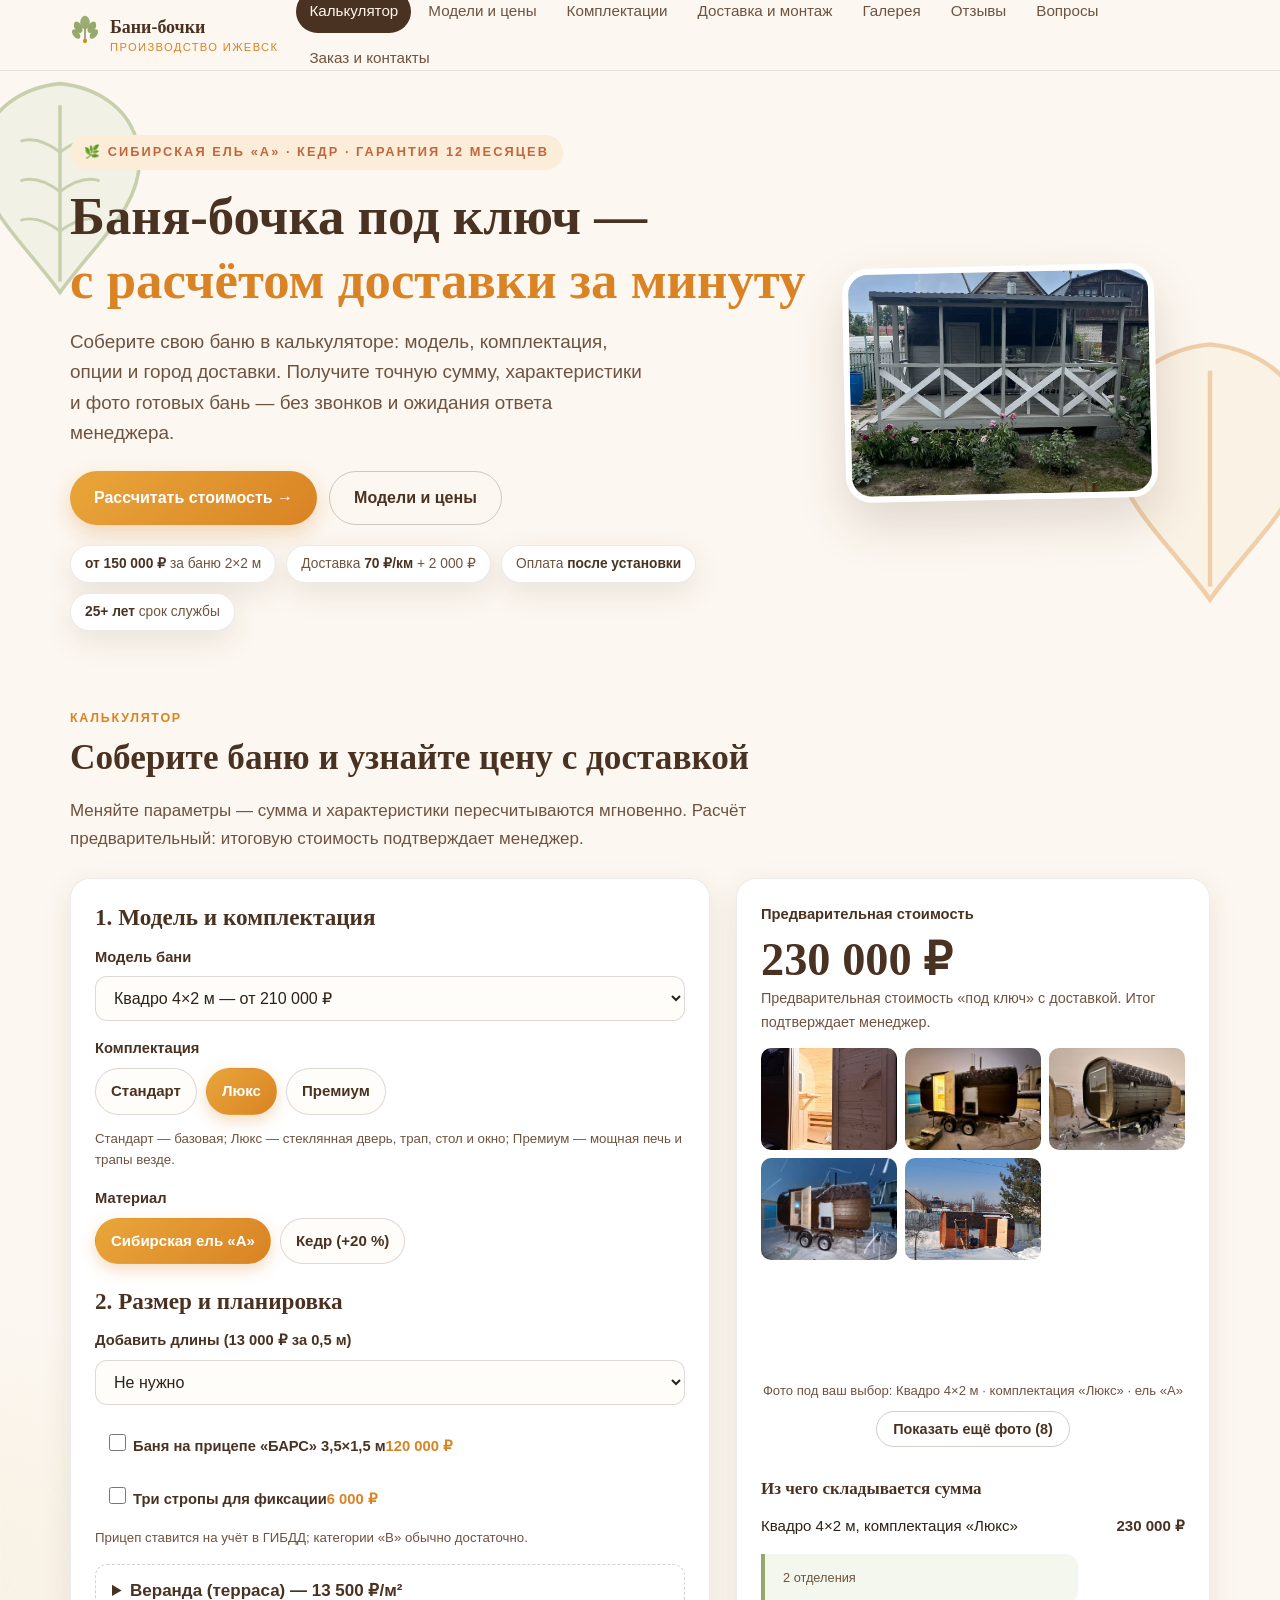
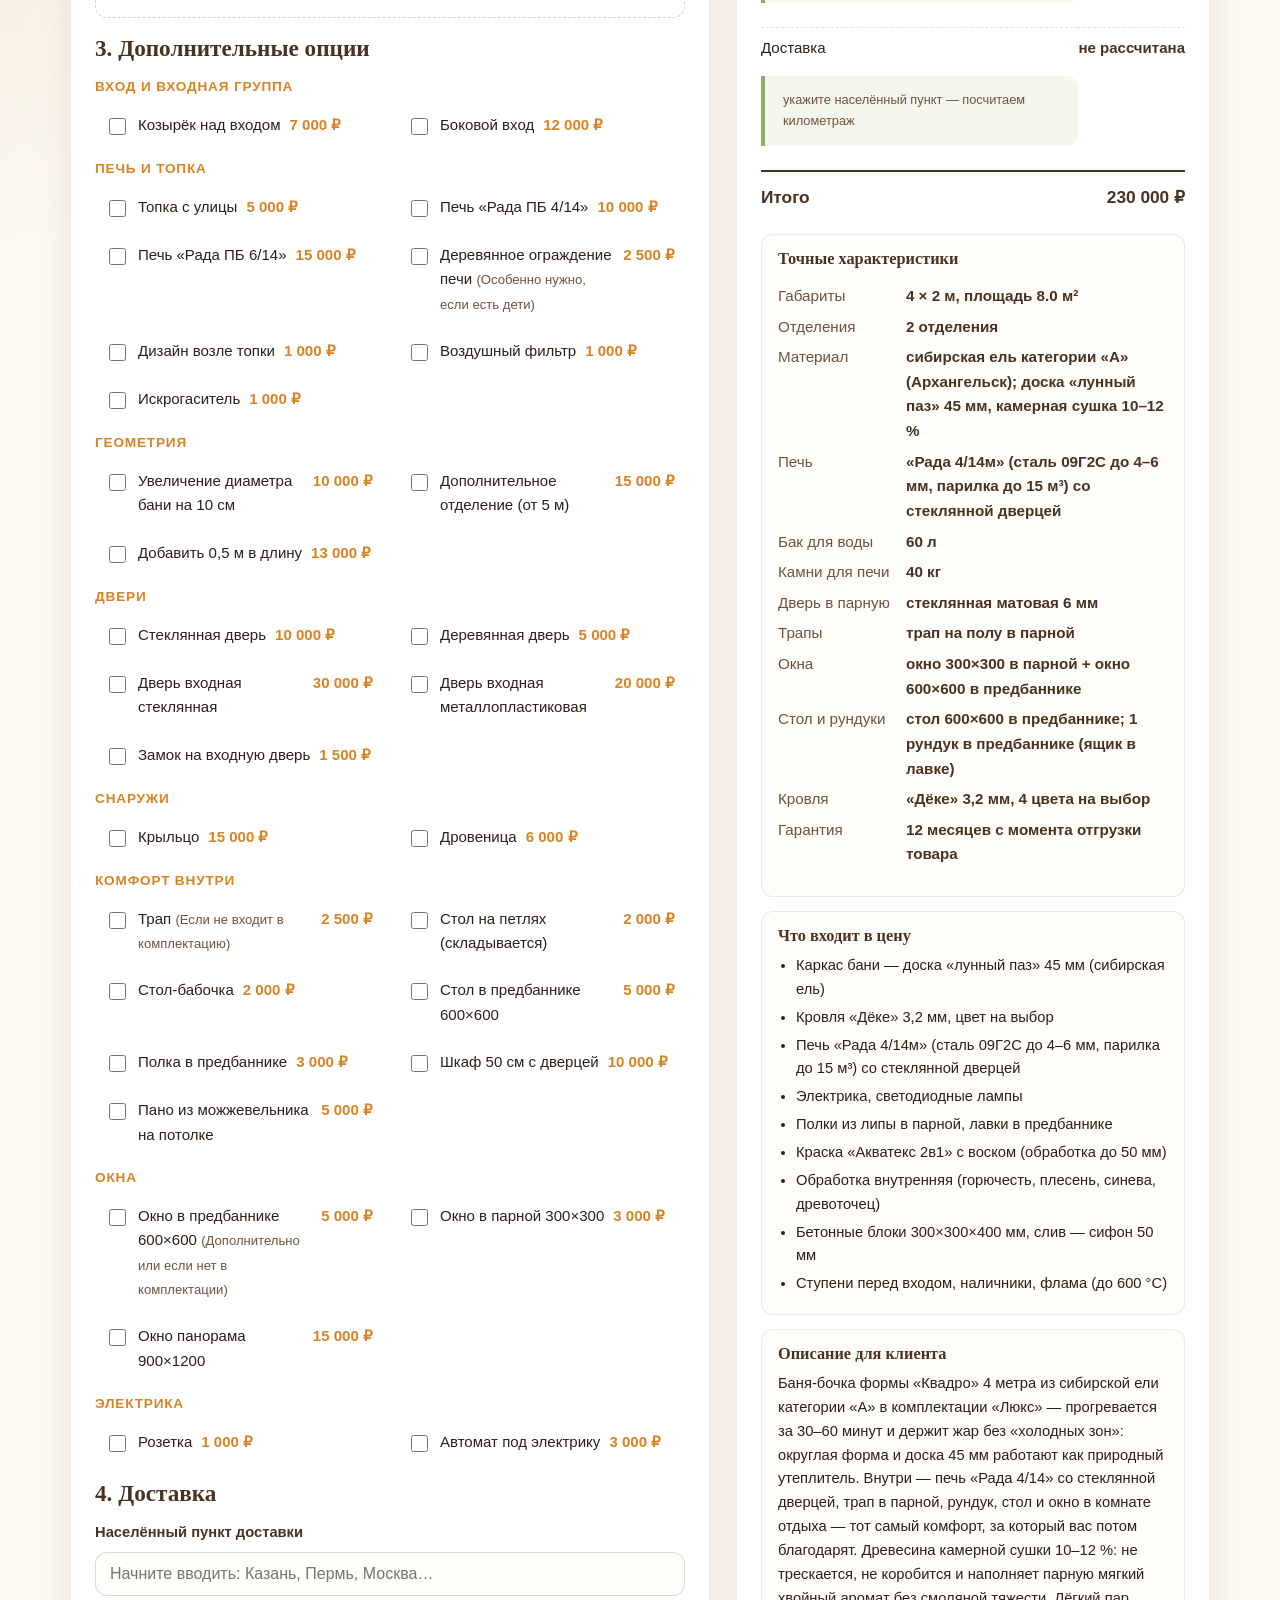
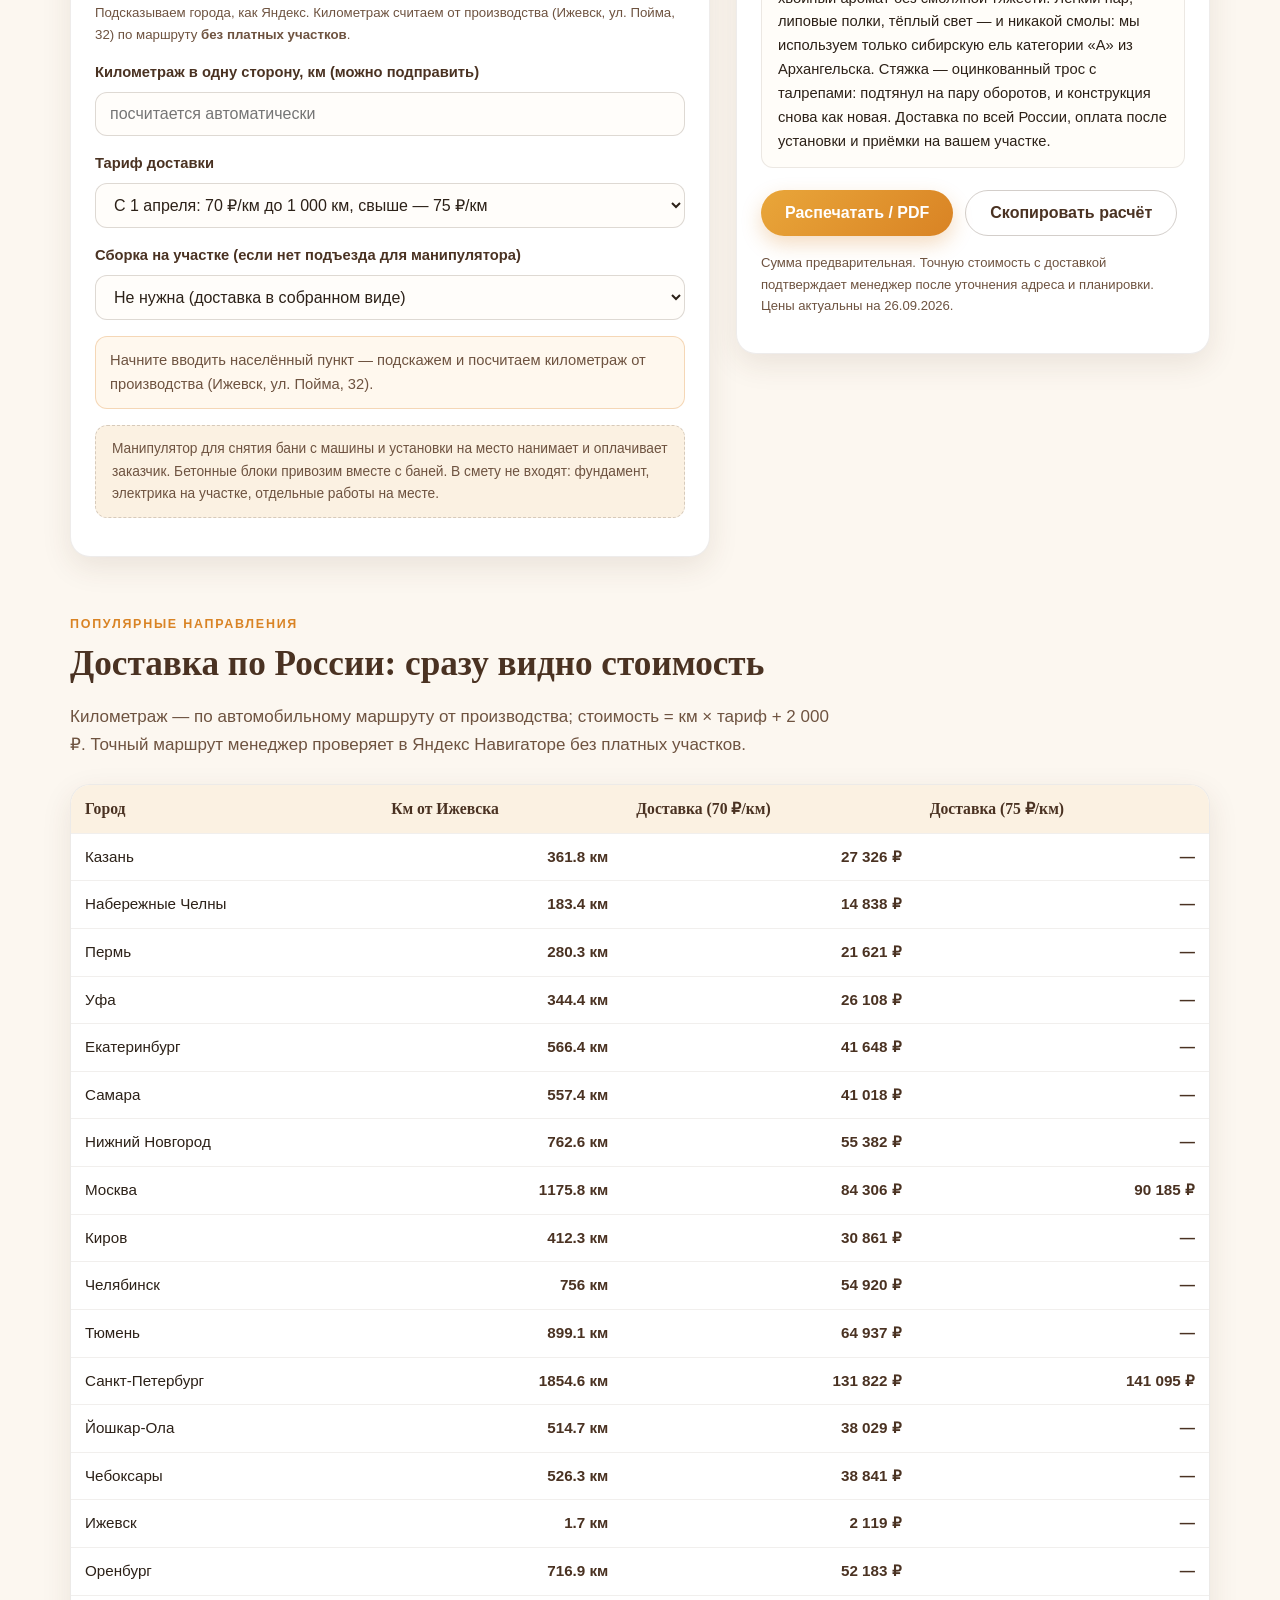
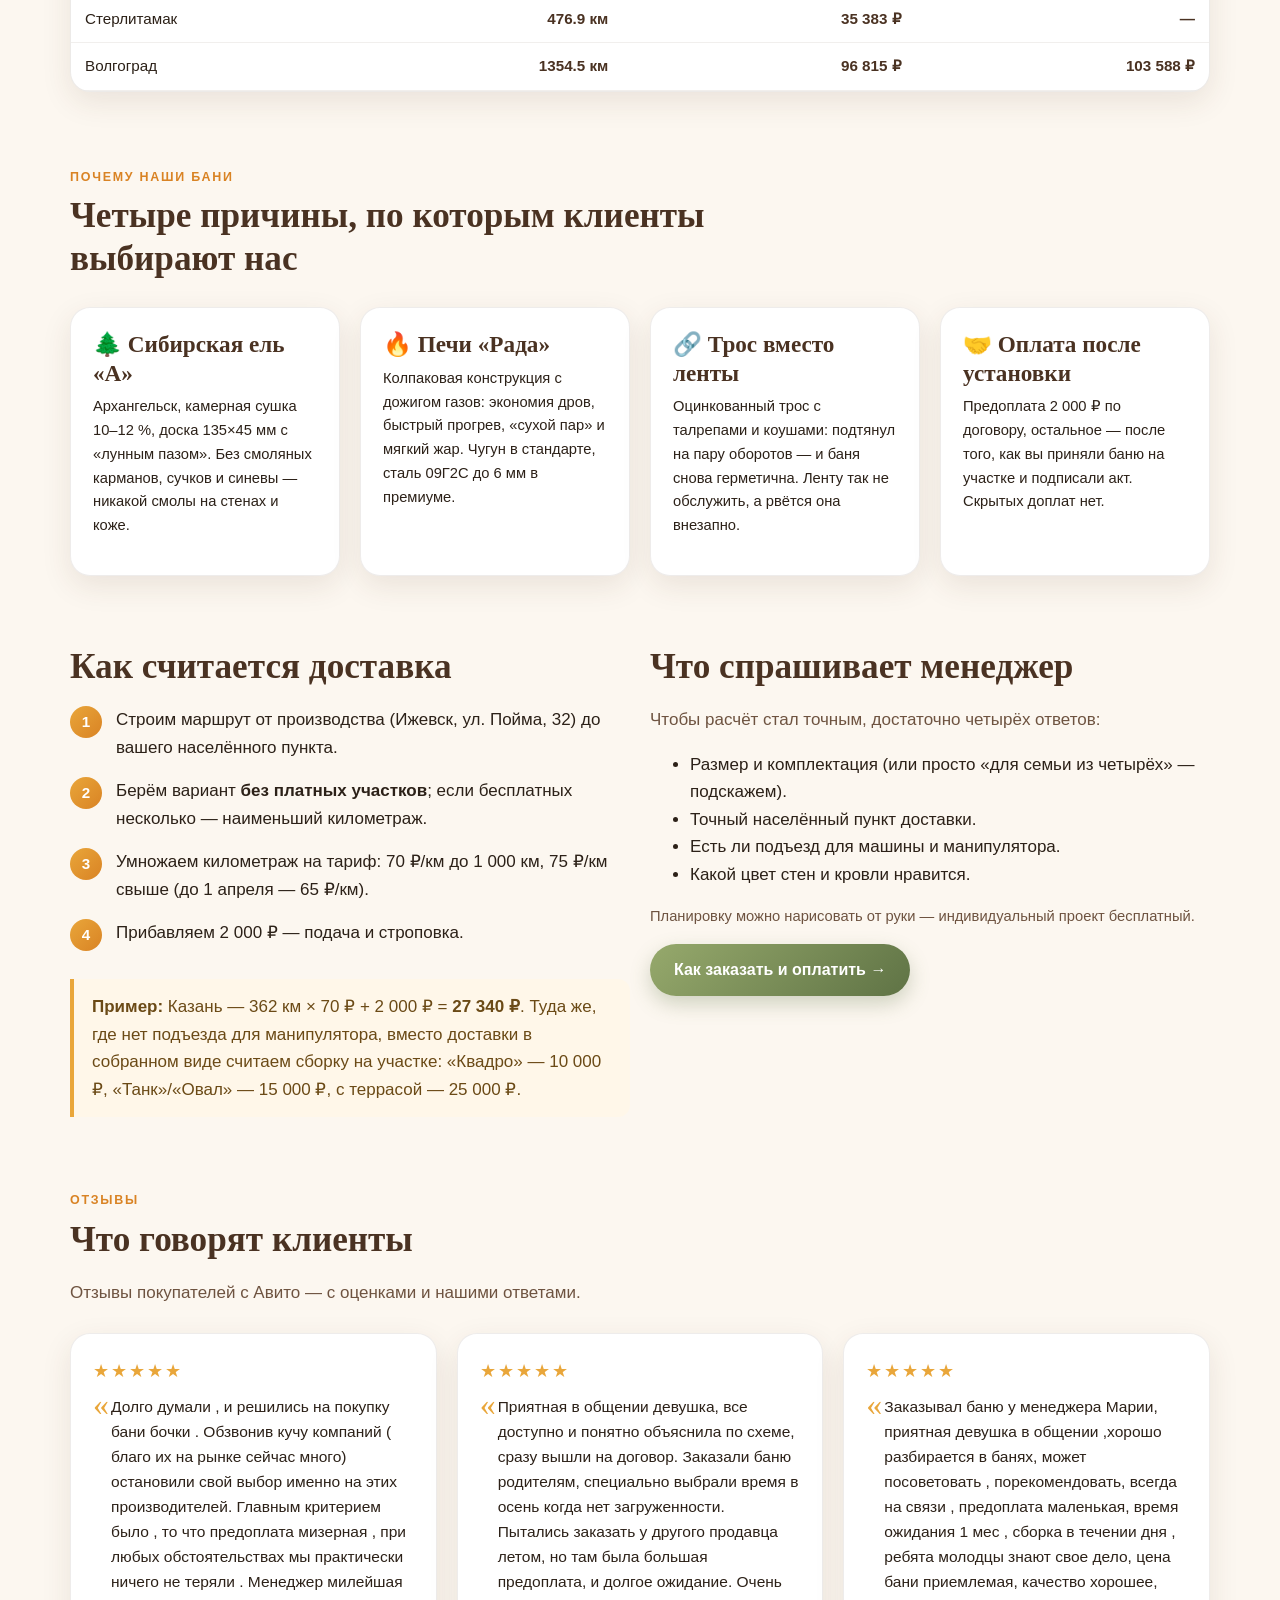
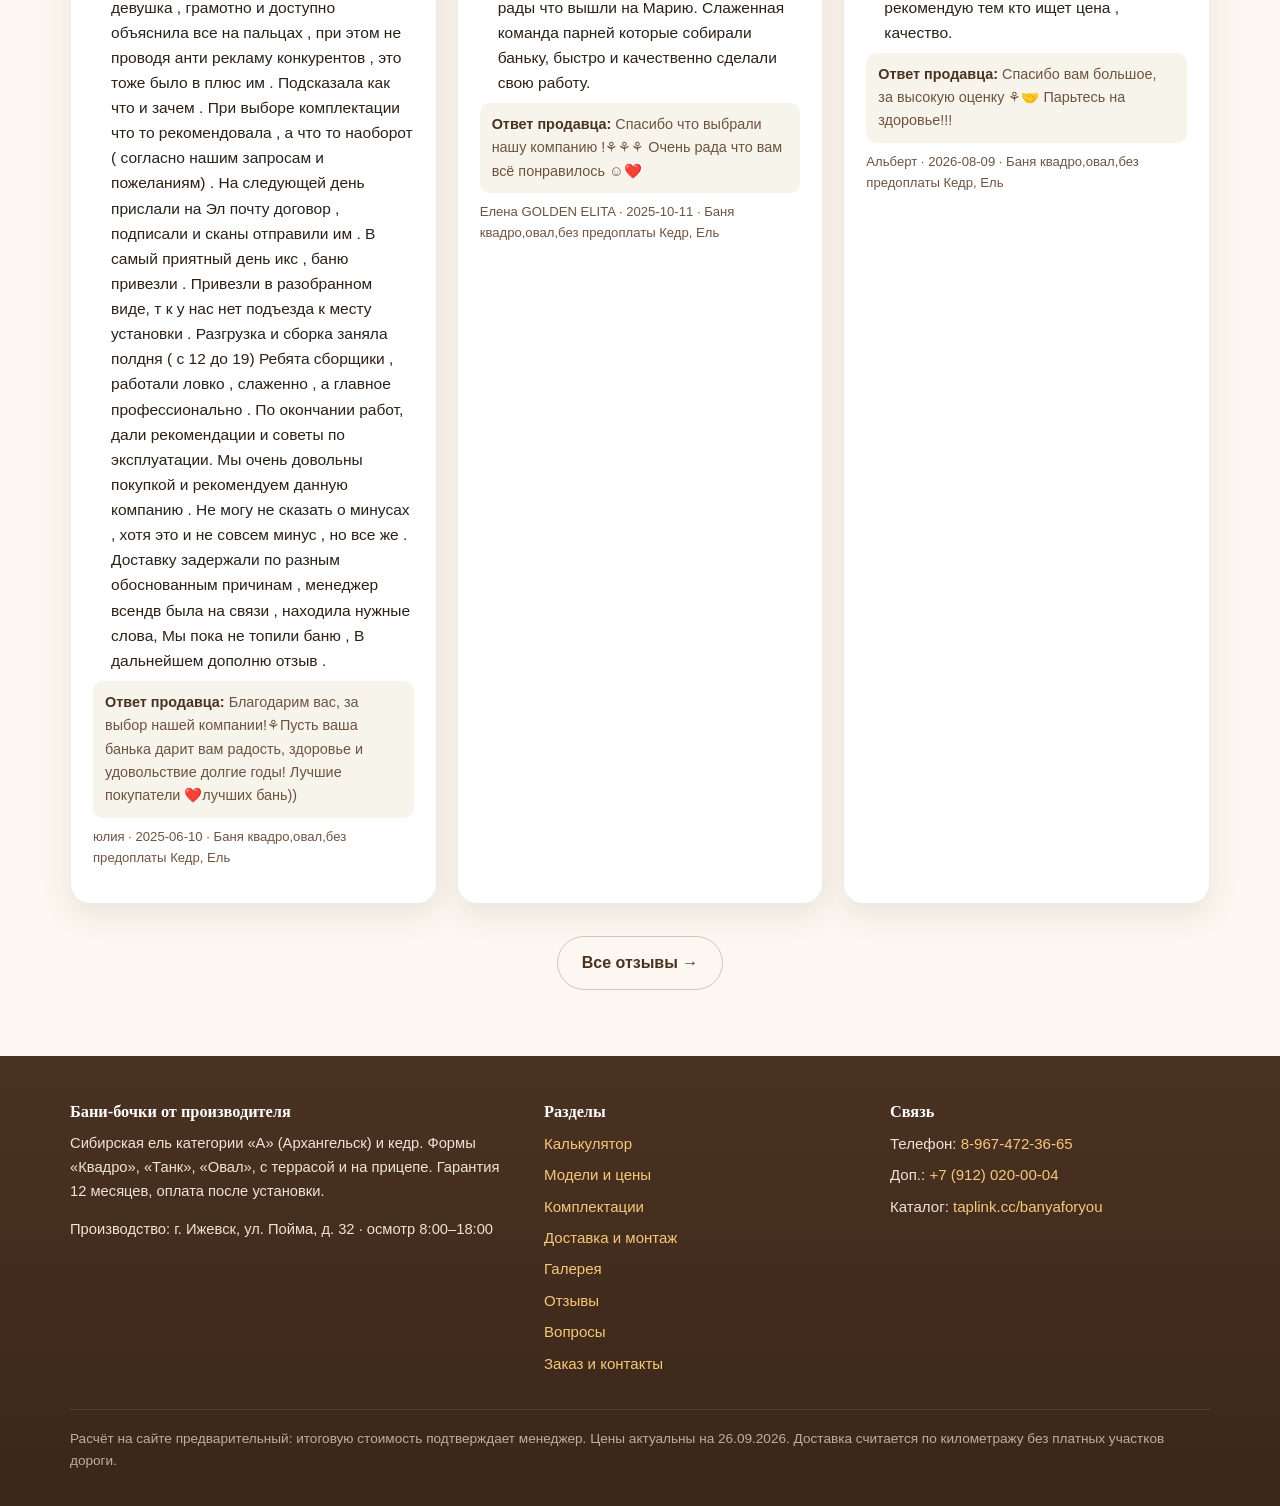
==== index.html @ 975de21d "Раздел «Отзывы»: 16 отзывов с Авито, блок на главной и отдельная страница" ====
<!DOCTYPE html>
<html lang="ru">
<head>
<meta charset="utf-8">
<meta name="viewport" content="width=device-width, initial-scale=1">
<meta name="robots" content="noindex, nofollow, noarchive, nosnippet">
<meta name="description" content="Калькулятор бани-бочки от производителя: выберите модель, комплектацию и город — получите стоимость с доставкой.">
<title>Калькулятор бани-бочки — производство Ижевск</title>
<link rel="stylesheet" href="assets/css/style.css?v=4">
<link rel="icon" href="data:image/svg+xml,<svg xmlns='http://www.w3.org/2000/svg' viewBox='0 0 100 100'><text y='.9em' font-size='90'>🌿</text></svg>">
</head>
<body>

<!-- декоративные листики -->
<div class="decor leaf-float" style="top:80px;left:-30px;width:180px" aria-hidden="true">
  <svg viewBox="0 0 100 120"><path d="M50 118C30 90 4 70 6 42 8 16 30 4 50 2c20 2 42 14 44 40 2 28-24 48-44 76z" fill="#E7EEDC" stroke="#96A96C" stroke-width="2"/><path d="M50 112V14" stroke="#96A96C" stroke-width="2" fill="none"/><path d="M50 40c-8-6-16-8-22-6M50 62c-8-6-16-8-22-6M50 84c-8-6-16-8-22-6M50 40c8-6 16-8 22-6M50 62c8-6 16-8 22-6M50 84c8-6 16-8 22-6" stroke="#96A96C" stroke-width="1.6" fill="none"/></svg>
</div>
<div class="decor leaf-float d2" style="top:340px;right:-40px;width:220px;opacity:.35" aria-hidden="true">
  <svg viewBox="0 0 100 120"><path d="M50 118C30 90 4 70 6 42 8 16 30 4 50 2c20 2 42 14 44 40 2 28-24 48-44 76z" fill="#F7E9D2" stroke="#D98324" stroke-width="2"/><path d="M50 112V14" stroke="#D98324" stroke-width="2" fill="none"/></svg>
</div>

<section class="hero">
  <div class="wrap hero-grid">
    <div>
      <span class="eyebrow">🌿 Сибирская ель «А» · Кедр · Гарантия 12 месяцев</span>
      <h1>Баня-бочка под ключ — <em>с расчётом доставки за минуту</em></h1>
      <p class="lead">Соберите свою баню в калькуляторе: модель, комплектация, опции и город доставки.
        Получите точную сумму, характеристики и фото готовых бань — без звонков и ожидания ответа менеджера.</p>
      <div class="hero-cta">
        <a class="btn" href="#calc">Рассчитать стоимость →</a>
        <a class="btn ghost" href="catalog.html">Модели и цены</a>
      </div>
      <div class="hero-badges">
        <span class="badge"><b>от 150 000 ₽</b> за баню 2×2 м</span>
        <span class="badge">Доставка <b>70 ₽/км</b> + 2 000 ₽</span>
        <span class="badge">Оплата <b>после установки</b></span>
        <span class="badge"><b data-count="25" data-suffix="+ лет">25+ лет</b> срок службы</span>
      </div>
    </div>
    <div class="hero-art">
      <img src="assets/img/veranda/23.jpg" alt="Баня-бочка с верандой от производителя" width="960" height="720"
           fetchpriority="high" decoding="async">
    </div>
  </div>
</section>

<section id="calc" class="tight">
  <div class="wrap">
    <div class="sec-head reveal">
      <span class="kicker">Калькулятор</span>
      <h2>Соберите баню и узнайте цену с доставкой</h2>
      <p class="muted">Меняйте параметры — сумма и характеристики пересчитываются мгновенно.
        Расчёт предварительный: итоговую стоимость подтверждает менеджер.</p>
    </div>

    <div class="calc">
      <!-- ── форма ── -->
      <form class="panel reveal" id="calcForm" onsubmit="return false">
        <h3>1. Модель и комплектация</h3>
        <div class="field">
          <label for="modelSelect">Модель бани</label>
          <select id="modelSelect"></select>
        </div>
        <div class="field" id="tankLengthWrap"></div>
        <div class="field">
          <span class="lbl">Комплектация</span>
          <div class="chips" id="kitChips"></div>
          <div class="hint">Стандарт — базовая; Люкс — стеклянная дверь, трап, стол и окно; Премиум — мощная печь и трапы везде.</div>
        </div>
        <div class="field">
          <span class="lbl">Материал</span>
          <div class="chips">
            <label class="chip"><input type="radio" name="material" value="ель" checked><span>Сибирская ель «А»</span></label>
            <label class="chip"><input type="radio" name="material" value="кедр"><span>Кедр (+20 %)</span></label>
          </div>
          <div class="hint" id="cedarNote" style="display:none">Кедр — прочнее, красивее текстура, фитонциды; баня служит 25–35 лет.</div>
        </div>

        <h3 class="mt1">2. Размер и планировка</h3>
        <div class="field" id="extraLenWrap">
          <label for="extraLen">Добавить длины (13 000 ₽ за 0,5 м)</label>
          <select id="extraLen">
            <option value="0">Не нужно</option>
            <option value="1">+0,5 м — 13 000 ₽</option>
            <option value="2">+1,0 м — 26 000 ₽</option>
            <option value="3">+1,5 м — 39 000 ₽</option>
          </select>
        </div>
        <div class="field" id="extraSectionWrap">
          <label class="opt"><input type="checkbox" id="extraSection">
            <span>Дополнительное отделение (от 5 м)</span><span class="p">15 000 ₽</span></label>
          <div class="hint">Три отделения: комната отдыха, помывочная, парная.</div>
        </div>
        <div class="field" id="trailerWrap">
          <label class="opt"><input type="checkbox" id="trailerChk">
            <span>Баня на прицепе «БАРС» 3,5×1,5 м</span><span class="p">120 000 ₽</span></label>
          <label class="opt"><input type="checkbox" id="strapsChk">
            <span>Три стропы для фиксации</span><span class="p">6 000 ₽</span></label>
          <div class="hint">Прицеп ставится на учёт в ГИБДД; категории «B» обычно достаточно.</div>
        </div>

        <details class="adv">
          <summary>Веранда (терраса) — 13 500 ₽/м²</summary>
          <div class="field">
            <label for="verandaSqm">Площадь веранды, м²</label>
            <input type="number" id="verandaSqm" min="0" max="40" step="1" value="0" placeholder="например 8">
          </div>
          <div class="field">
            <label for="verandaType">Тип крыши веранды</label>
            <select id="verandaType">
              <option value="roof">Двускатная крыша — 13 500 ₽/м²</option>
              <option value="wall">Крыша до стены бани — 13 000 ₽/м²</option>
            </select>
          </div>
        </details>

        <h3 class="mt1">3. Дополнительные опции</h3>
        <div id="optionsGroups"></div>

        <h3 class="mt1">4. Доставка</h3>
        <div class="field suggest">
          <label for="cityInput">Населённый пункт доставки</label>
          <input type="text" id="cityInput" placeholder="Начните вводить: Казань, Пермь, Москва…"
                 autocomplete="off" spellcheck="false">
          <div class="suggest-list" id="suggestList"></div>
          <div class="hint">Подсказываем города, как Яндекс. Километраж считаем от производства (Ижевск, ул. Пойма, 32)
            по маршруту <b>без платных участков</b>.</div>
        </div>
        <div class="field">
          <label for="kmManual">Километраж в одну сторону, км (можно подправить)</label>
          <input type="number" id="kmManual" min="0" max="12000" step="1" placeholder="посчитается автоматически">
        </div>
        <div class="field">
          <label for="tariffSelect">Тариф доставки</label>
          <select id="tariffSelect"></select>
        </div>
        <div class="field">
          <label for="buildSelect">Сборка на участке (если нет подъезда для манипулятора)</label>
          <select id="buildSelect"></select>
        </div>
        <div class="route-box" id="routeBox"></div>
        <p class="disclaimer mt1">Манипулятор для снятия бани с машины и установки на место нанимает и оплачивает заказчик.
          Бетонные блоки привозим вместе с баней. В смету не входят: фундамент, электрика на участке, отдельные работы на месте.</p>
      </form>

      <!-- ── результат ── -->
      <aside class="panel result" id="calcResult">
        <span class="lbl">Предварительная стоимость</span>
        <div class="sum" id="sumValue">—</div>
        <div class="sum-sub" id="sumSub">Выберите модель, комплектацию и населённый пункт доставки.</div>

        <div class="result-gallery" id="resultGallery"></div>
        <p class="tiny muted center" id="galCaption" style="margin:-4px 0 10px"></p>
        <div class="center"><button class="btn ghost sm" id="galleryMore" type="button">Показать больше фото</button></div>

        <h4 class="mt2" style="margin-bottom:6px">Из чего складывается сумма</h4>
        <table class="brk" id="breakdown"></table>

        <div class="card-mini">
          <h4>Точные характеристики</h4>
          <dl class="kv" id="chars"></dl>
        </div>

        <div class="card-mini">
          <h4>Что входит в цену</h4>
          <ul id="kitBullets"></ul>
        </div>

        <div class="card-mini">
          <h4>Описание для клиента</h4>
          <p id="adText" class="small" style="margin:0"></p>
        </div>

        <div class="hero-cta no-print">
          <button class="btn" id="btnPrint" type="button">Распечатать / PDF</button>
          <button class="btn ghost" id="btnCopy" type="button">Скопировать расчёт</button>
        </div>
        <p class="tiny muted mt1">Сумма предварительная. Точную стоимость с доставкой подтверждает менеджер после уточнения
          адреса и планировки. Цены актуальны на 26.09.2026.</p>
      </aside>
    </div>
  </div>
</section>

<section class="tight">
  <div class="wrap">
    <div class="sec-head reveal">
      <span class="kicker">Популярные направления</span>
      <h2>Доставка по России: сразу видно стоимость</h2>
      <p class="muted">Километраж — по автомобильному маршруту от производства; стоимость = км × тариф + 2 000 ₽.
        Точный маршрут менеджер проверяет в Яндекс Навигаторе без платных участков.</p>
    </div>
    <div class="table-wrap reveal">
      <table class="data" id="popularTable">
        <thead><tr><th>Город</th><th>Км от Ижевска</th><th>Доставка (70 ₽/км)</th><th>Доставка (75 ₽/км)</th></tr></thead>
        <tbody></tbody>
      </table>
    </div>
  </div>
</section>

<section>
  <div class="wrap">
    <div class="sec-head reveal">
      <span class="kicker">Почему наши бани</span>
      <h2>Четыре причины, по которым клиенты выбирают нас</h2>
    </div>
    <div class="grid g4">
      <div class="card reveal">
        <h3>🌲 Сибирская ель «А»</h3>
        <p class="small">Архангельск, камерная сушка 10–12 %, доска 135×45 мм с «лунным пазом».
          Без смоляных карманов, сучков и синевы — никакой смолы на стенах и коже.</p>
      </div>
      <div class="card reveal d1">
        <h3>🔥 Печи «Рада»</h3>
        <p class="small">Колпаковая конструкция с дожигом газов: экономия дров, быстрый прогрев,
          «сухой пар» и мягкий жар. Чугун в стандарте, сталь 09Г2С до 6 мм в премиуме.</p>
      </div>
      <div class="card reveal d2">
        <h3>🔗 Трос вместо ленты</h3>
        <p class="small">Оцинкованный трос с талрепами и коушами: подтянул на пару оборотов — и баня снова
          герметична. Ленту так не обслужить, а рвётся она внезапно.</p>
      </div>
      <div class="card reveal d3">
        <h3>🤝 Оплата после установки</h3>
        <p class="small">Предоплата 2 000 ₽ по договору, остальное — после того, как вы приняли баню на участке
          и подписали акт. Скрытых доплат нет.</p>
      </div>
    </div>
  </div>
</section>

<section class="tight">
  <div class="wrap">
    <div class="grid g2">
      <div class="reveal">
        <h2>Как считается доставка</h2>
        <ul class="steps">
          <li>Строим маршрут от производства (Ижевск, ул. Пойма, 32) до вашего населённого пункта.</li>
          <li>Берём вариант <b>без платных участков</b>; если бесплатных несколько — наименьший километраж.</li>
          <li>Умножаем километраж на тариф: 70 ₽/км до 1 000 км, 75 ₽/км свыше (до 1 апреля — 65 ₽/км).</li>
          <li>Прибавляем 2 000 ₽ — подача и строповка.</li>
        </ul>
        <div class="note warm"><b>Пример:</b> Казань — 362 км × 70 ₽ + 2 000 ₽ = <b>27 340 ₽</b>.
          Туда же, где нет подъезда для манипулятора, вместо доставки в собранном виде считаем сборку на участке:
          «Квадро» — 10 000 ₽, «Танк»/«Овал» — 15 000 ₽, с террасой — 25 000 ₽.</div>
      </div>
      <div class="reveal d1">
        <h2>Что спрашивает менеджер</h2>
        <p class="muted">Чтобы расчёт стал точным, достаточно четырёх ответов:</p>
        <ul>
          <li>Размер и комплектация (или просто «для семьи из четырёх» — подскажем).</li>
          <li>Точный населённый пункт доставки.</li>
          <li>Есть ли подъезд для машины и манипулятора.</li>
          <li>Какой цвет стен и кровли нравится.</li>
        </ul>
        <p class="small muted">Планировку можно нарисовать от руки — индивидуальный проект бесплатный.</p>
        <a class="btn leaf" href="contacts.html">Как заказать и оплатить →</a>
      </div>
    </div>
  </div>
</section>

<section class="tight">
  <div class="wrap">
    <div class="sec-head reveal">
      <span class="kicker">Отзывы</span>
      <h2>Что говорят клиенты</h2>
      <p class="muted">Отзывы покупателей с Авито — с оценками и нашими ответами.</p>
    </div>
    <div class="grid g3" id="reviewsPreview"></div>
    <div class="center mt2"><a class="btn ghost" href="otzyvy.html">Все отзывы →</a></div>
  </div>
</section>

<script>window.__ASSETS_V = 1;</script>
<script src="assets/js/config.js?v=4"></script>
<script src="assets/js/data.js?v=4"></script>
<script src="assets/js/layout.js?v=4"></script>
<script src="assets/js/geo.js?v=4"></script>
<script src="assets/js/app.js?v=4"></script>
<script src="assets/js/calc.js?v=4"></script>
<script>
/* таблица популярных направлений */
(function(){
  const D = window.BANYA_DATA || {};
  const CITIES = ["Казань","Набережные Челны","Пермь","Уфа","Екатеринбург","Самара","Нижний Новгород",
                  "Москва","Киров","Челябинск","Тюмень","Санкт-Петербург","Йошкар-Ола","Чебоксары",
                  "Ижевск","Оренбург","Стерлитамак","Волгоград"];
  const tbody = document.querySelector("#popularTable tbody");
  if (!tbody) return;
  const d = D.distances || {};
  const rub = v => Math.round(v).toLocaleString("ru-RU").replace(/\u00a0/g," ") + " ₽";
  tbody.innerHTML = CITIES.map(c => {
    const x = d[c]; if (!x || !x["км"]) return "";
    const km = x["км"];
    return `<tr><td>${c}</td><td class="num">${km} км</td>
      <td class="num">${rub(km*70+2000)}</td>
      <td class="num">${km>1000 ? rub(km*75+2000) : "—"}</td></tr>`;
  }).join("");
})();
</script>
</body>
</html>
---- assets/css/style.css ----
/* ==========================================================================
   Бани-бочки от производителя — стили
   Тёплая палитра, лёгкие анимации, mobile-first.
   ========================================================================== */

:root{
  --cream:#FCF7F0;      --cream-2:#F6ECDE;   --cream-3:#EFE1CE;
  --honey:#E9A63A;      --amber:#D98324;     --terracotta:#C1663F;
  --brown:#4A3222;      --brown-soft:#6E5340;--ink:#2C2118;
  --sage:#7E8F5B;       --leaf:#96A96C;      --leaf-dark:#5F7345;
  --white:#FFFFFF;
  --shadow:0 10px 30px rgba(74,50,34,.10);
  --shadow-lg:0 22px 50px rgba(74,50,34,.16);
  --radius:20px;        --radius-sm:12px;
  --ff-serif: Georgia, "Times New Roman", "PT Serif", serif;
  --ff-sans: -apple-system, BlinkMacSystemFont, "Segoe UI", Roboto, "Helvetica Neue", Arial, sans-serif;
  --maxw:1180px;
}

*,*::before,*::after{box-sizing:border-box}
html{scroll-behavior:smooth}
body{
  margin:0; font-family:var(--ff-sans); color:var(--ink);
  background:
    radial-gradient(1200px 600px at 85% -10%, #FFF3E1 0%, rgba(255,243,225,0) 60%),
    radial-gradient(900px 500px at -10% 20%, #F7F0E2 0%, rgba(247,240,226,0) 55%),
    var(--cream);
  line-height:1.62; font-size:17px; -webkit-font-smoothing:antialiased;
  overflow-x:hidden;
}
img{max-width:100%; display:block}
a{color:var(--amber); text-decoration:none}
a:hover{color:var(--terracotta)}
h1,h2,h3,h4{font-family:var(--ff-serif); color:var(--brown); line-height:1.22; margin:0 0 .5em}
h1{font-size:clamp(1.9rem,4.6vw,3.3rem)}
h2{font-size:clamp(1.5rem,3vw,2.2rem)}
h3{font-size:clamp(1.15rem,2vw,1.45rem)}
p{margin:0 0 1em}
.wrap{width:100%; max-width:var(--maxw); margin:0 auto; padding:0 20px}
.narrow{max-width:820px}
.center{text-align:center}
.muted{color:var(--brown-soft)}
.small{font-size:.92rem}
.tiny{font-size:.82rem}
.mb0{margin-bottom:0}
.mt1{margin-top:1rem}.mt2{margin-top:2rem}.mt3{margin-top:3rem}

/* ── декор: листики и веники ───────────────────────────────────────────── */
.decor{position:absolute; pointer-events:none; user-select:none; opacity:.5; z-index:0}
.decor svg{display:block}
@keyframes floaty{
  0%{transform:translate(0,0) rotate(0deg)}
  33%{transform:translate(10px,-14px) rotate(6deg)}
  66%{transform:translate(-8px,10px) rotate(-5deg)}
  100%{transform:translate(0,0) rotate(0deg)}
}
@keyframes sway{0%,100%{transform:rotate(-3deg)}50%{transform:rotate(3deg)}}
.leaf-float{animation:floaty 13s ease-in-out infinite}
.leaf-float.d1{animation-duration:17s; animation-delay:-3s}
.leaf-float.d2{animation-duration:21s; animation-delay:-7s}
.besom-sway{animation:sway 7s ease-in-out infinite; transform-origin:50% 90%}

/* ── шапка ─────────────────────────────────────────────────────────────── */
header.site{
  position:sticky; top:0; z-index:50;
  background:rgba(252,247,240,.86); backdrop-filter:blur(12px) saturate(1.2);
  border-bottom:1px solid rgba(74,50,34,.10);
}
.nav{display:flex; align-items:center; gap:18px; height:70px}
.logo{display:flex; align-items:center; gap:10px; font-family:var(--ff-serif); font-weight:700;
  font-size:1.12rem; color:var(--brown); white-space:nowrap}
.logo svg{width:30px;height:30px;flex:0 0 auto}
.logo span.sub{display:block; font-family:var(--ff-sans); font-size:.7rem; font-weight:400;
  letter-spacing:.12em; text-transform:uppercase; color:var(--amber); margin-top:-4px}
.nav-links{display:flex; gap:4px; margin-left:auto; flex-wrap:wrap}
.nav-links a{
  padding:9px 13px; border-radius:999px; color:var(--brown-soft); font-size:.95rem; font-weight:500;
  transition:background .25s, color .25s, transform .25s;
}
.nav-links a:hover{background:#FFF2DE; color:var(--brown); transform:translateY(-1px)}
.nav-links a.active{background:var(--brown); color:#FDF6EA}
.burger{display:none; margin-left:auto; background:none; border:1px solid rgba(74,50,34,.18);
  border-radius:12px; padding:9px 12px; cursor:pointer; color:var(--brown)}
@media (max-width:900px){
  .burger{display:block}
  .nav-links{position:absolute; top:70px; left:0; right:0; background:rgba(252,247,240,.98);
    flex-direction:column; padding:10px 16px 18px; gap:2px; border-bottom:1px solid rgba(74,50,34,.12);
    display:none; box-shadow:var(--shadow)}
  .nav-links.open{display:flex}
  .nav-links a{padding:12px 14px; font-size:1rem}
}

/* ── кнопки ─────────────────────────────────────────────────────────────── */
.btn{
  display:inline-flex; align-items:center; justify-content:center; gap:7px;
  padding:13px 24px; border:none; border-radius:999px; cursor:pointer;
  font-family:var(--ff-sans); font-size:1rem; font-weight:600; text-align:center;
  background:linear-gradient(135deg,var(--honey),var(--amber)); color:#fff;
  box-shadow:0 8px 20px rgba(217,131,36,.28); transition:transform .22s, box-shadow .22s, filter .22s;
}
.btn:hover{transform:translateY(-2px); box-shadow:0 14px 28px rgba(217,131,36,.36); color:#fff}
.btn:active{transform:translateY(0)}
.btn.ghost{background:none; color:var(--brown); border:1.5px solid rgba(74,50,34,.24); box-shadow:none}
.btn.ghost:hover{background:#FFF5E6; color:var(--brown)}
.btn.leaf{background:linear-gradient(135deg,var(--leaf),var(--leaf-dark)); box-shadow:0 8px 20px rgba(95,115,69,.28)}
.btn.sm{padding:9px 16px; font-size:.9rem}
.btn.block{width:100%}

/* ── hero ──────────────────────────────────────────────────────────────── */
.hero{position:relative; overflow:hidden; padding:64px 0 46px}
.hero .wrap{position:relative; z-index:2}
.hero-grid{display:grid; grid-template-columns:1.15fr .85fr; gap:38px; align-items:center}
@media (max-width:900px){.hero-grid{grid-template-columns:1fr; gap:24px} .hero{padding:38px 0 30px}}
.eyebrow{
  display:inline-flex; align-items:center; gap:8px; font-size:.8rem; font-weight:600;
  letter-spacing:.16em; text-transform:uppercase; color:var(--terracotta);
  background:#FBEDD8; padding:7px 14px; border-radius:999px; margin-bottom:14px;
}
.hero h1{margin-bottom:14px}
.hero h1 em{font-style:normal; color:var(--amber); position:relative; white-space:nowrap}
.lead{font-size:clamp(1.02rem,1.6vw,1.18rem); color:var(--brown-soft); max-width:56ch}
.hero-cta{display:flex; gap:12px; flex-wrap:wrap; margin-top:22px}
.hero-art{
  border-radius:26px; overflow:hidden; box-shadow:var(--shadow-lg);
  border:6px solid #fff; transform:rotate(-1.2deg); aspect-ratio:4/3; background:var(--cream-2);
  position:relative;
}
.hero-art img{width:100%; height:100%; object-fit:cover}
.hero-badges{display:flex; gap:10px; flex-wrap:wrap; margin-top:20px}
.badge{background:#fff; border:1px solid rgba(74,50,34,.10); border-radius:999px;
  padding:7px 14px; font-size:.86rem; color:var(--brown-soft); box-shadow:var(--shadow)}
.badge b{color:var(--brown)}

/* ── секции ────────────────────────────────────────────────────────────── */
section{padding:44px 0; position:relative}
section.tight{padding:26px 0}
.sec-head{max-width:760px; margin-bottom:26px}
.sec-head .kicker{color:var(--amber); font-weight:600; letter-spacing:.14em;
  text-transform:uppercase; font-size:.78rem}
.sec-head h2{margin-top:6px}

/* появление при скролле */
.reveal{opacity:0; transform:translateY(26px)}
.reveal.in{opacity:1; transform:none; transition:opacity .8s ease, transform .8s cubic-bezier(.2,.8,.2,1)}
.reveal.d1.in{transition-delay:.08s}.reveal.d2.in{transition-delay:.16s}.reveal.d3.in{transition-delay:.24s}
@media (prefers-reduced-motion:reduce){
  .reveal{opacity:1 !important; transform:none !important}
  .leaf-float,.besom-sway{animation:none !important}
  html{scroll-behavior:auto}
}

/* ── карточки ──────────────────────────────────────────────────────────── */
.grid{display:grid; gap:20px}
.g2{grid-template-columns:repeat(2,1fr)}
.g3{grid-template-columns:repeat(3,1fr)}
.g4{grid-template-columns:repeat(4,1fr)}
@media (max-width:1000px){.g4{grid-template-columns:repeat(2,1fr)} .g3{grid-template-columns:repeat(2,1fr)}}
@media (max-width:680px){.g2,.g3,.g4{grid-template-columns:1fr}}
.card{
  background:#fff; border:1px solid rgba(74,50,34,.09); border-radius:var(--radius);
  padding:22px; box-shadow:var(--shadow); transition:transform .3s, box-shadow .3s;
}
.card:hover{transform:translateY(-4px); box-shadow:var(--shadow-lg)}
.card h3{margin-bottom:.35em}
.card .price{font-family:var(--ff-serif); font-size:1.5rem; color:var(--amber); font-weight:700}
.card .price small{font-family:var(--ff-sans); font-size:.78rem; color:var(--brown-soft); font-weight:400; display:block}
.tag{display:inline-block; background:#F3EADB; color:var(--brown-soft); border-radius:999px;
  padding:3px 11px; font-size:.78rem; margin:0 6px 6px 0}
.tag.hot{background:#FBE3C6; color:#8A5211}

/* ── калькулятор ───────────────────────────────────────────────────────── */
.calc{display:grid; grid-template-columns:minmax(0,1.35fr) minmax(0,1fr); gap:26px; align-items:start}
@media (max-width:1020px){.calc{grid-template-columns:1fr}}
.panel{background:#fff; border:1px solid rgba(74,50,34,.09); border-radius:var(--radius);
  padding:24px; box-shadow:var(--shadow)}
.panel h3{margin-bottom:.6em}
.field{margin-bottom:16px}
.field label,.lbl{display:block; font-weight:600; font-size:.92rem; margin-bottom:7px; color:var(--brown)}
select,input[type=text],input[type=number]{
  width:100%; padding:12px 14px; font-size:1rem; font-family:var(--ff-sans); color:var(--ink);
  border:1.5px solid rgba(74,50,34,.18); border-radius:var(--radius-sm); background:#FFFDFA;
  transition:border-color .2s, box-shadow .2s;
}
select:focus,input:focus{outline:none; border-color:var(--honey); box-shadow:0 0 0 4px rgba(233,166,58,.16)}
.hint{font-size:.83rem; color:var(--brown-soft); margin-top:6px}
.chips{display:flex; flex-wrap:wrap; gap:9px}
.chip{position:relative}
.chip input{position:absolute; opacity:0; pointer-events:none}
.chip span{
  display:inline-block; padding:10px 15px; border-radius:999px; border:1.5px solid rgba(74,50,34,.18);
  background:#FFFDFA; cursor:pointer; font-size:.94rem; transition:all .2s; user-select:none;
}
.chip input:checked + span{background:linear-gradient(135deg,var(--honey),var(--amber)); color:#fff;
  border-color:transparent; box-shadow:0 6px 16px rgba(217,131,36,.28)}
.chip input:focus-visible + span{box-shadow:0 0 0 4px rgba(233,166,58,.22)}
.opt-grid{display:grid; grid-template-columns:repeat(2,1fr); gap:7px 14px}
@media (max-width:680px){.opt-grid{grid-template-columns:1fr}}
.opt{display:flex; gap:9px; align-items:flex-start; padding:8px 10px; border-radius:10px;
  cursor:pointer; transition:background .2s; font-size:.94rem}
.opt:hover{background:#FFFAF1}
.opt input{margin-top:5px; accent-color:var(--amber); width:17px; height:17px; flex:0 0 auto}
.opt .p{color:var(--amber); font-weight:600; white-space:nowrap}
.opt-group{margin-bottom:12px}
.opt-group > .lbl{font-size:.85rem; letter-spacing:.06em; text-transform:uppercase; color:var(--amber)}
details.adv{border:1px dashed rgba(74,50,34,.22); border-radius:var(--radius-sm); padding:12px 16px; margin-bottom:16px}
details.adv summary{cursor:pointer; font-weight:600; color:var(--brown)}
details.adv[open] summary{margin-bottom:12px}

/* автоподстановка населённого пункта */
.suggest{position:relative}
.suggest-list{
  position:absolute; left:0; right:0; top:calc(100% + 4px); background:#fff; z-index:20;
  border:1px solid rgba(74,50,34,.14); border-radius:var(--radius-sm); box-shadow:var(--shadow-lg);
  max-height:290px; overflow:auto; display:none;
}
.suggest-list.open{display:block}
.suggest-list div{padding:10px 14px; cursor:pointer; font-size:.95rem; border-bottom:1px solid rgba(74,50,34,.06)}
.suggest-list div:last-child{border-bottom:none}
.suggest-list div:hover,.suggest-list div.sel{background:#FFF3E0}
.suggest-list div b{color:var(--amber)}
.route-box{background:#FFF8EE; border:1px solid rgba(217,131,36,.28); border-radius:var(--radius-sm);
  padding:12px 14px; font-size:.92rem; color:var(--brown-soft); margin-top:10px}
.route-box b{color:var(--brown)}
.route-box .src{display:inline-block; background:#FBE3C6; color:#8A5211; border-radius:999px;
  padding:2px 9px; font-size:.75rem; margin-left:6px}
.route-box.warn{background:#FFF4E6; border-color:#E9A63A}

/* результат */
.result{position:sticky; top:88px}
@media (max-width:1020px){.result{position:static}}
.result .sum{font-family:var(--ff-serif); font-size:clamp(2rem,5.6vw,2.9rem); color:var(--brown);
  font-weight:700; line-height:1.1; margin:4px 0 2px; transition:color .3s}
.result .sum.flash{color:var(--amber)}
.result .sum-sub{font-size:.9rem; color:var(--brown-soft); margin-bottom:14px}
.brk{width:100%; border-collapse:collapse; font-size:.94rem; margin-top:6px}
.brk tr{border-bottom:1px dashed rgba(74,50,34,.14)}
.brk tr:last-child{border-bottom:none}
.brk td{padding:8px 0; vertical-align:top}
.brk td.v{text-align:right; white-space:nowrap; font-weight:600; color:var(--brown)}
.brk tr.total td{border-top:2px solid var(--brown); padding-top:12px; font-size:1.08rem; font-weight:700; color:var(--brown)}
.brk .note{display:block; font-size:.8rem; color:var(--brown-soft); font-weight:400}
.card-mini{border:1px solid rgba(74,50,34,.1); border-radius:var(--radius-sm); padding:14px 16px;
  background:#FFFDF9; margin-top:14px; font-size:.92rem}
.card-mini h4{margin:0 0 8px; font-size:1.02rem}
.card-mini ul{margin:0; padding-left:18px}
.card-mini li{margin-bottom:4px}
.result-gallery{display:grid; grid-template-columns:repeat(3,1fr); gap:8px; margin:14px 0}
.result-gallery img{width:100%; aspect-ratio:4/3; object-fit:cover; border-radius:10px; cursor:pointer;
  transition:transform .3s, filter .3s}
.result-gallery img:hover{transform:scale(1.03); filter:brightness(1.06)}
@media (max-width:680px){.result-gallery{grid-template-columns:repeat(2,1fr)}}

/* ── таблицы ───────────────────────────────────────────────────────────── */
.table-wrap{overflow-x:auto; border-radius:var(--radius); border:1px solid rgba(74,50,34,.1); background:#fff;
  box-shadow:var(--shadow)}
table.data{width:100%; border-collapse:collapse; font-size:.95rem; min-width:520px}
table.data th,table.data td{padding:11px 14px; text-align:left; border-bottom:1px solid rgba(74,50,34,.08)}
table.data thead th{background:#FBF1E2; color:var(--brown); font-family:var(--ff-serif); font-size:.98rem;
  position:sticky; top:0}
table.data tbody tr:hover{background:#FFFBF4}
table.data td.num{text-align:right; white-space:nowrap; font-weight:600; color:var(--brown)}
table.data tr.hl{background:#FFF7E8}

/* ── аккордеон (вопросы) ───────────────────────────────────────────────── */
.acc{background:#fff; border:1px solid rgba(74,50,34,.1); border-radius:var(--radius);
  box-shadow:var(--shadow); overflow:hidden}
.acc details{border-bottom:1px solid rgba(74,50,34,.08)}
.acc details:last-child{border-bottom:none}
.acc summary{
  cursor:pointer; padding:17px 20px; font-weight:600; font-family:var(--ff-serif); font-size:1.06rem;
  color:var(--brown); display:flex; gap:12px; align-items:flex-start; list-style:none;
}
.acc summary::-webkit-details-marker{display:none}
.acc summary::before{content:"🌿"; flex:0 0 auto; font-size:1rem; transition:transform .3s}
.acc details[open] summary::before{transform:rotate(30deg)}
.acc summary:hover{background:#FFFAF2}
.acc .body{padding:0 20px 20px 46px; color:var(--brown-soft)}
.acc .body p:last-child{margin-bottom:0}
.acc .short{background:#FBF1E2; border-left:3px solid var(--honey); padding:9px 13px; border-radius:8px;
  margin-bottom:12px; color:var(--brown); font-size:.95rem}

/* ── галерея ───────────────────────────────────────────────────────────── */
.filters{display:flex; gap:8px; flex-wrap:wrap; margin-bottom:20px}
.filters button{background:#fff; border:1px solid rgba(74,50,34,.16); border-radius:999px; padding:9px 16px;
  cursor:pointer; font-size:.92rem; color:var(--brown-soft); transition:all .2s; font-family:var(--ff-sans)}
.filters button:hover{background:#FFF5E6; color:var(--brown)}
.filters button.active{background:var(--brown); color:#FDF6EA; border-color:var(--brown)}
.gal{display:grid; grid-template-columns:repeat(4,1fr); gap:12px}
@media (max-width:1000px){.gal{grid-template-columns:repeat(3,1fr)}}
@media (max-width:680px){.gal{grid-template-columns:repeat(2,1fr); gap:8px}}
.gal figure{margin:0; position:relative; border-radius:14px; overflow:hidden; background:var(--cream-2);
  aspect-ratio:1/1; cursor:zoom-in; box-shadow:0 6px 18px rgba(74,50,34,.10)}
.gal figure img{width:100%; height:100%; object-fit:cover; transition:transform .6s cubic-bezier(.2,.8,.2,1)}
.gal figure:hover img{transform:scale(1.07)}
.gal figure figcaption{position:absolute; inset:auto 0 0 0; background:linear-gradient(transparent,rgba(44,33,24,.78));
  color:#fff; padding:26px 10px 9px; font-size:.78rem; opacity:0; transition:opacity .3s}
.gal figure:hover figcaption{opacity:1}
.gal .play{position:absolute; inset:0; display:grid; place-items:center; color:#fff; font-size:2rem;
  text-shadow:0 2px 10px rgba(0,0,0,.5); pointer-events:none}
.gal figure.wide{grid-column:span 2; aspect-ratio:2/1}
@media (max-width:680px){.gal figure.wide{grid-column:span 2; aspect-ratio:3/2}}
.loadmore{display:flex; justify-content:center; margin-top:22px}

/* лайтбокс */
.lb{position:fixed; inset:0; background:rgba(30,22,15,.92); z-index:200; display:none;
  align-items:center; justify-content:center; padding:24px}
.lb.open{display:flex}
.lb img,.lb video{max-width:min(1100px,94vw); max-height:88vh; border-radius:14px; box-shadow:var(--shadow-lg)}
.lb .close{position:absolute; top:18px; right:22px; background:none; border:none; color:#fff; font-size:2.2rem;
  cursor:pointer; line-height:1}
.lb .nav{position:absolute; top:50%; transform:translateY(-50%); background:rgba(255,255,255,.14); border:none;
  color:#fff; font-size:1.8rem; width:52px; height:52px; border-radius:50%; cursor:pointer}
.lb .prev{left:18px}.lb .next{right:18px}
.lb .cap{position:absolute; bottom:20px; left:0; right:0; text-align:center; color:#F3E3CB; font-size:.9rem}

/* ── прочее ────────────────────────────────────────────────────────────── */
.note{border-left:4px solid var(--leaf); background:#F4F7EE; padding:14px 18px; border-radius:0 12px 12px 0;
  color:#3F4A2E; margin:16px 0}
.note.warm{border-color:var(--honey); background:#FFF7E9; color:#6B4A16}
.note.warn{border-color:var(--terracotta); background:#FDF1EC; color:#7A3A20}
.quote{font-family:var(--ff-serif); font-size:1.1rem; color:var(--brown); font-style:italic;
  border-left:3px solid var(--honey); padding-left:16px; margin:18px 0}
.kv{display:grid; grid-template-columns:auto 1fr; gap:6px 16px; font-size:.95rem}
.kv dt{color:var(--brown-soft)}.kv dd{margin:0; font-weight:600; color:var(--brown)}
.steps{counter-reset:s; list-style:none; padding:0; margin:0}
.steps li{counter-increment:s; position:relative; padding:0 0 16px 46px}
.steps li::before{content:counter(s); position:absolute; left:0; top:0; width:32px; height:32px;
  border-radius:50%; background:linear-gradient(135deg,var(--honey),var(--amber)); color:#fff;
  display:grid; place-items:center; font-weight:700; font-size:.95rem}
footer.site{background:linear-gradient(180deg,#4A3222,#3A2718); color:#EFE3D3; padding:46px 0 34px; margin-top:40px}
footer.site a{color:#F6C77B}
footer.site .cols{display:grid; grid-template-columns:1.4fr 1fr 1fr; gap:26px}
@media (max-width:800px){footer.site .cols{grid-template-columns:1fr; gap:18px}}
footer.site h4{color:#fff; margin-bottom:10px; font-size:1.02rem}
footer.site ul{list-style:none; padding:0; margin:0}
footer.site li{margin-bottom:7px; font-size:.94rem}
.copy{opacity:.72; color:#EFE3D3; border-top:1px solid rgba(255,255,255,.14); margin-top:26px; padding-top:18px; font-size:.85rem}
.disclaimer{background:#FBF1E2; border:1px dashed rgba(74,50,34,.2); border-radius:var(--radius-sm);
  padding:12px 16px; font-size:.86rem; color:var(--brown-soft)}

/* sticky CTA на мобильных */
.mobile-cta{position:fixed; left:0; right:0; bottom:0; z-index:60; display:none; gap:10px; padding:10px 14px;
  background:rgba(252,247,240,.96); backdrop-filter:blur(10px); border-top:1px solid rgba(74,50,34,.12)}
.mobile-cta .btn{flex:1; padding:12px}
@media (max-width:680px){.mobile-cta{display:flex} body{padding-bottom:76px}}

/* печать расчёта */
@media print{
  header.site,.mobile-cta,footer.site,.hero-cta,.filters,.no-print,.decor{display:none !important}
  body{background:#fff; font-size:12pt}
  .panel,.card{box-shadow:none; border-color:#ccc}
  .result{position:static}
  .calc{grid-template-columns:1fr}
}

/* ── отзывы ────────────────────────────────────────────────────────────── */
.card.review{display:flex; flex-direction:column; gap:8px}
.review .stars{color:var(--honey); font-size:1.15rem; letter-spacing:2px}
.review .rev-text{margin:0; color:var(--ink); font-size:.97rem; position:relative; padding-left:18px}
.review .rev-text::before{content:"«"; position:absolute; left:0; top:-6px; font-family:var(--ff-serif);
  font-size:2rem; color:var(--honey); line-height:1}
.review .rev-answer{margin:0; padding:10px 12px; background:#F7F4EC; border-radius:10px;
  font-size:.9rem; color:var(--brown-soft)}
.review .rev-answer b{color:var(--brown)}
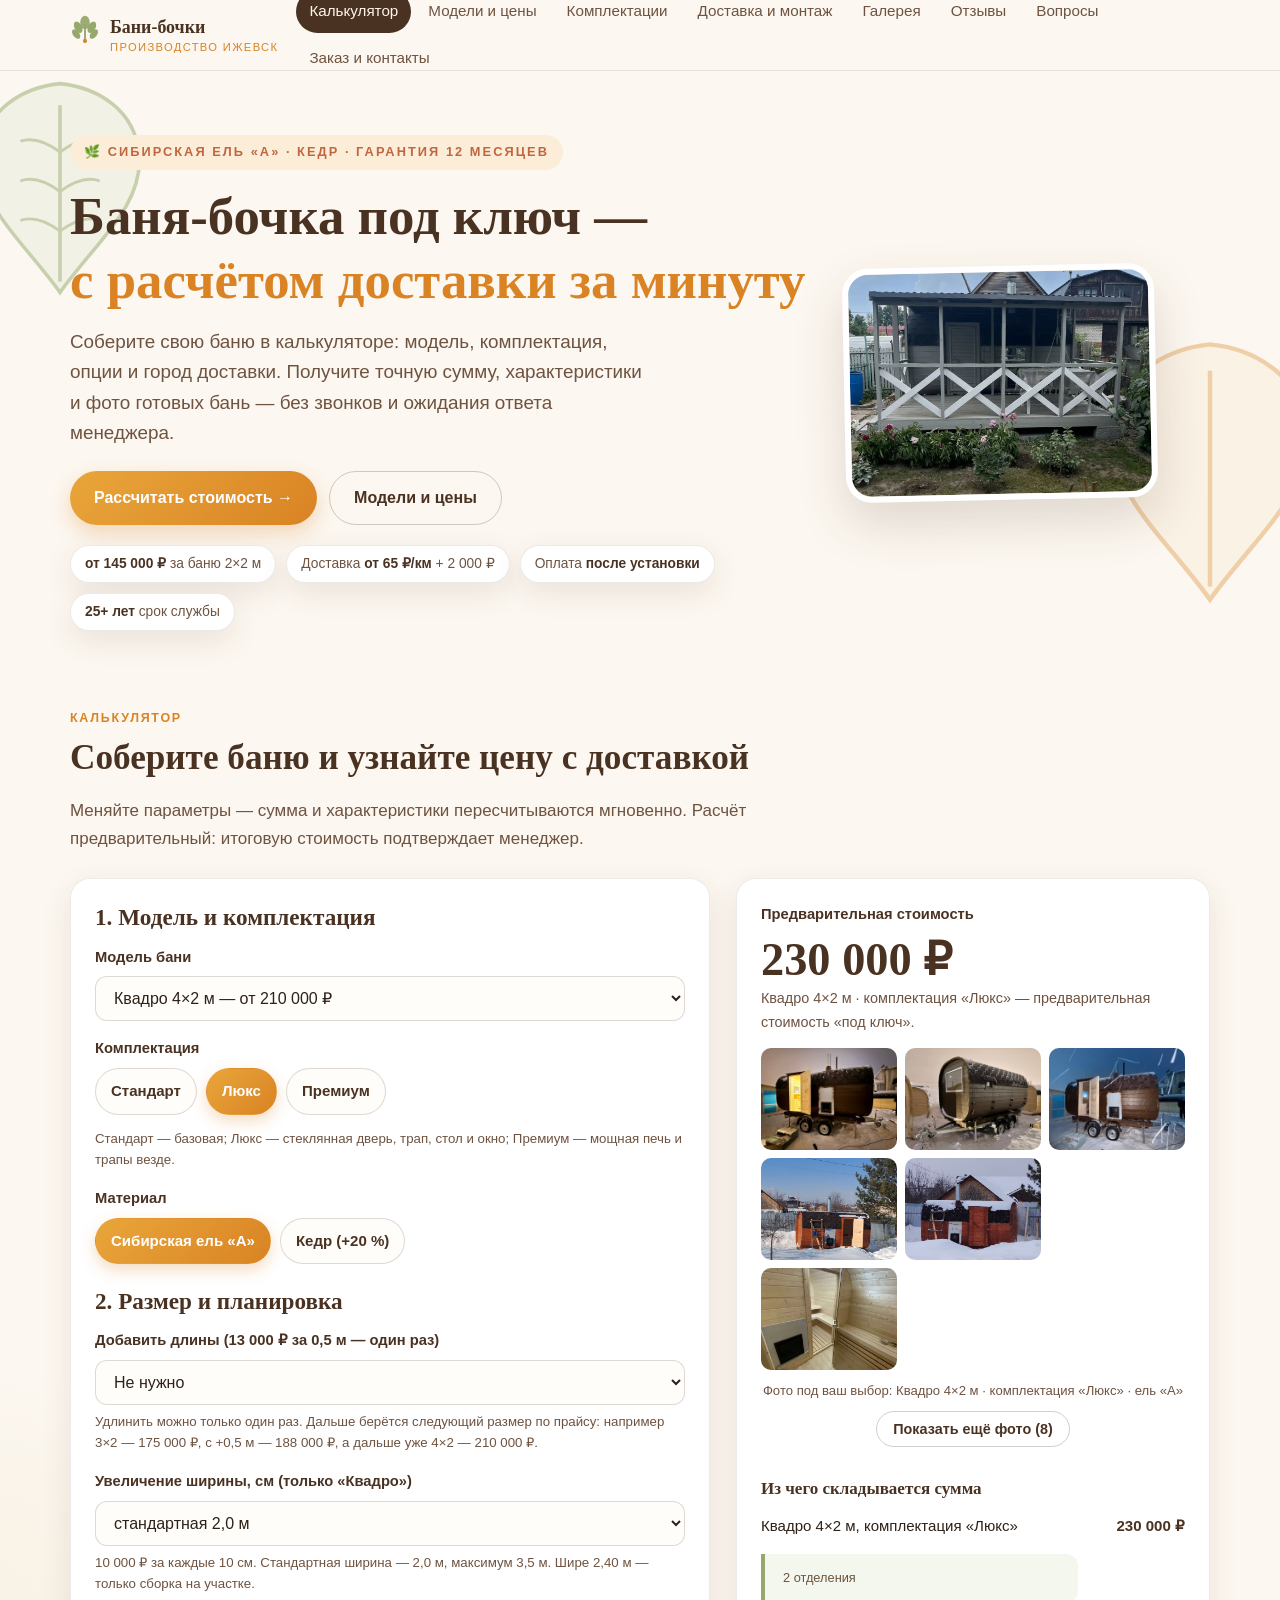
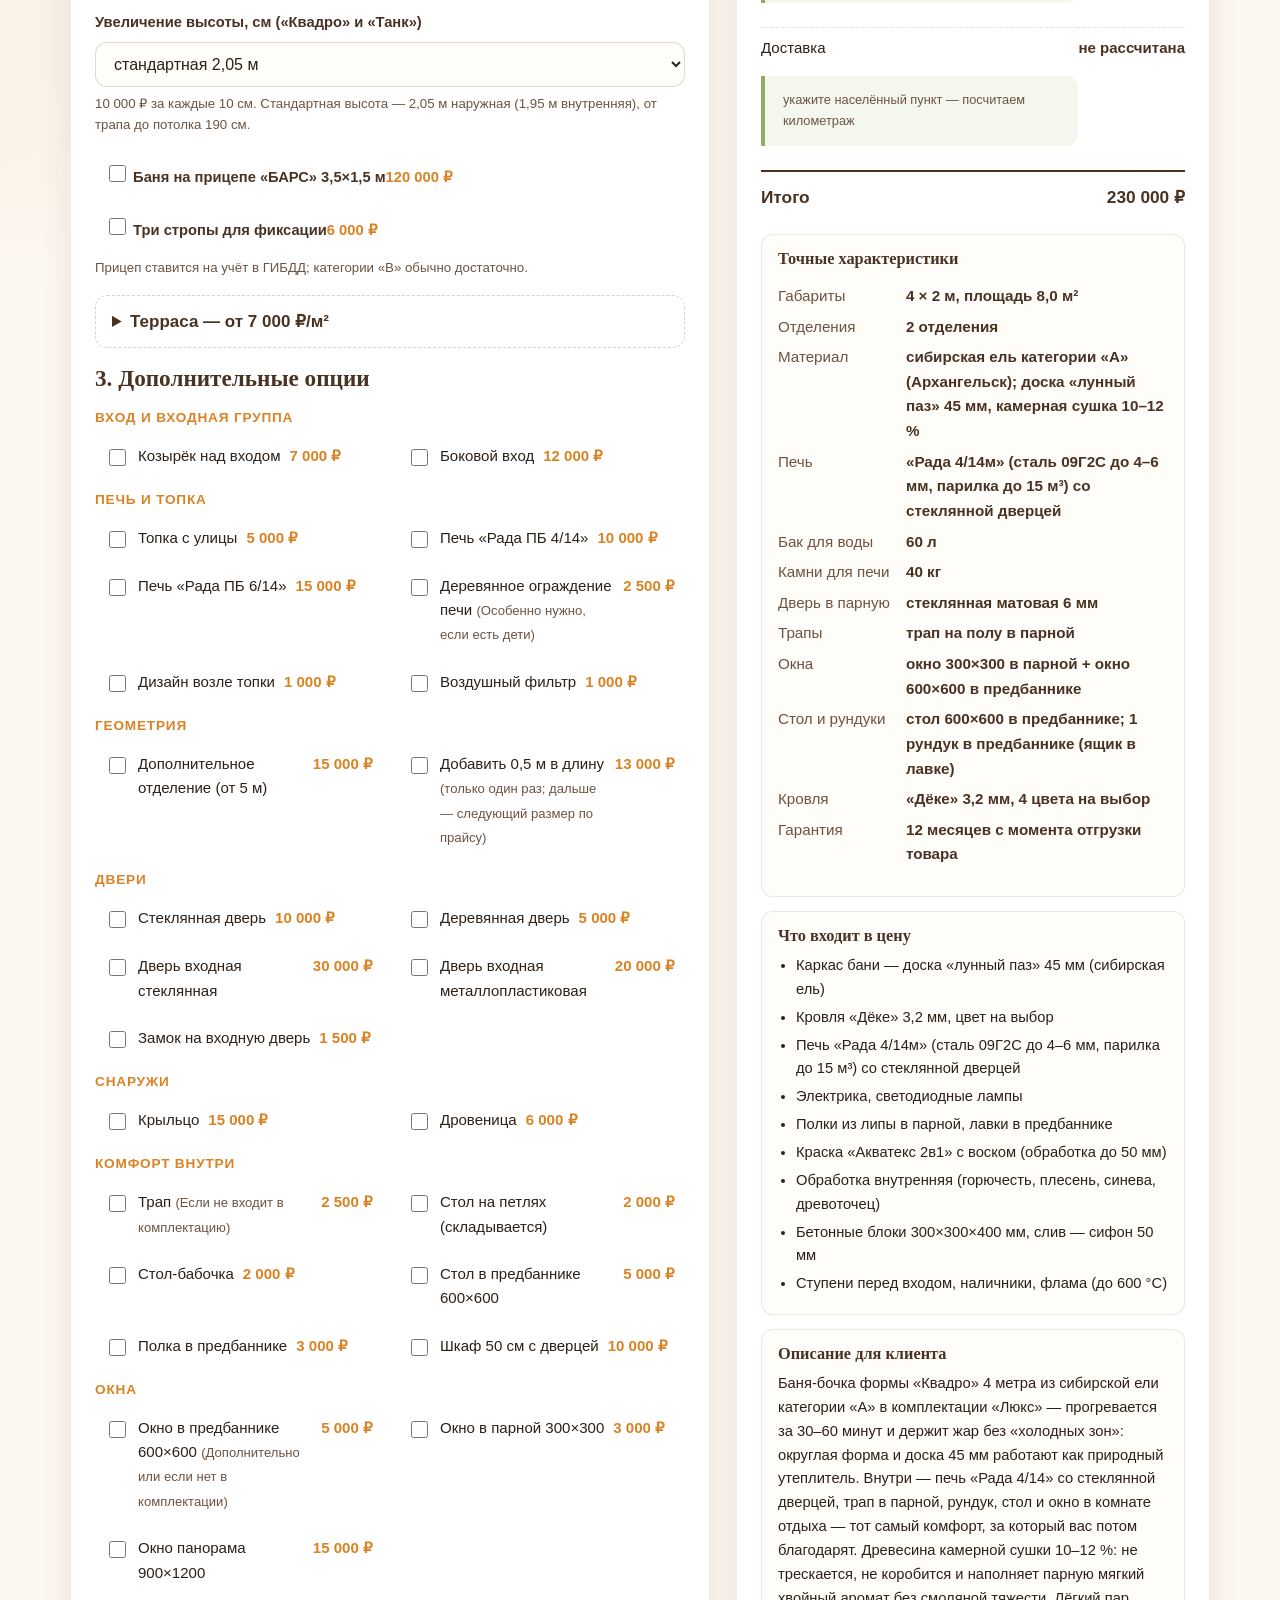
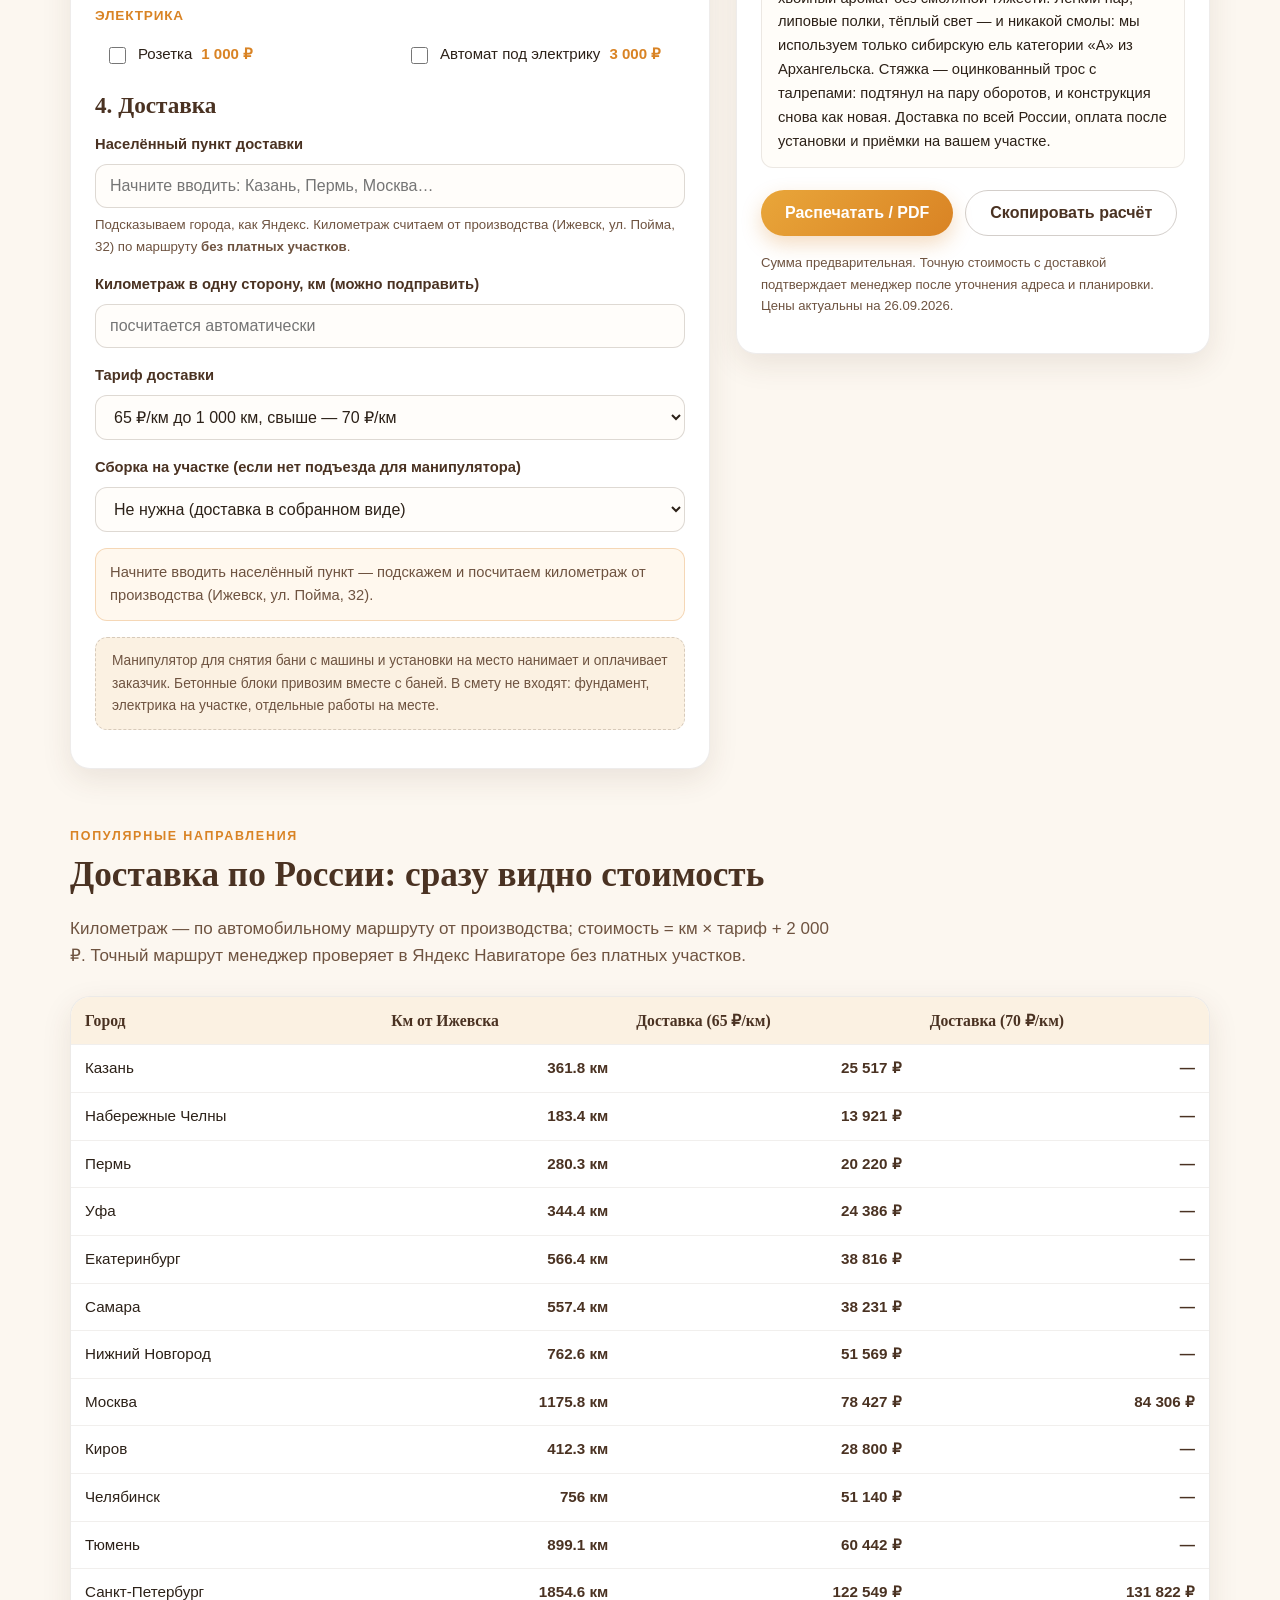
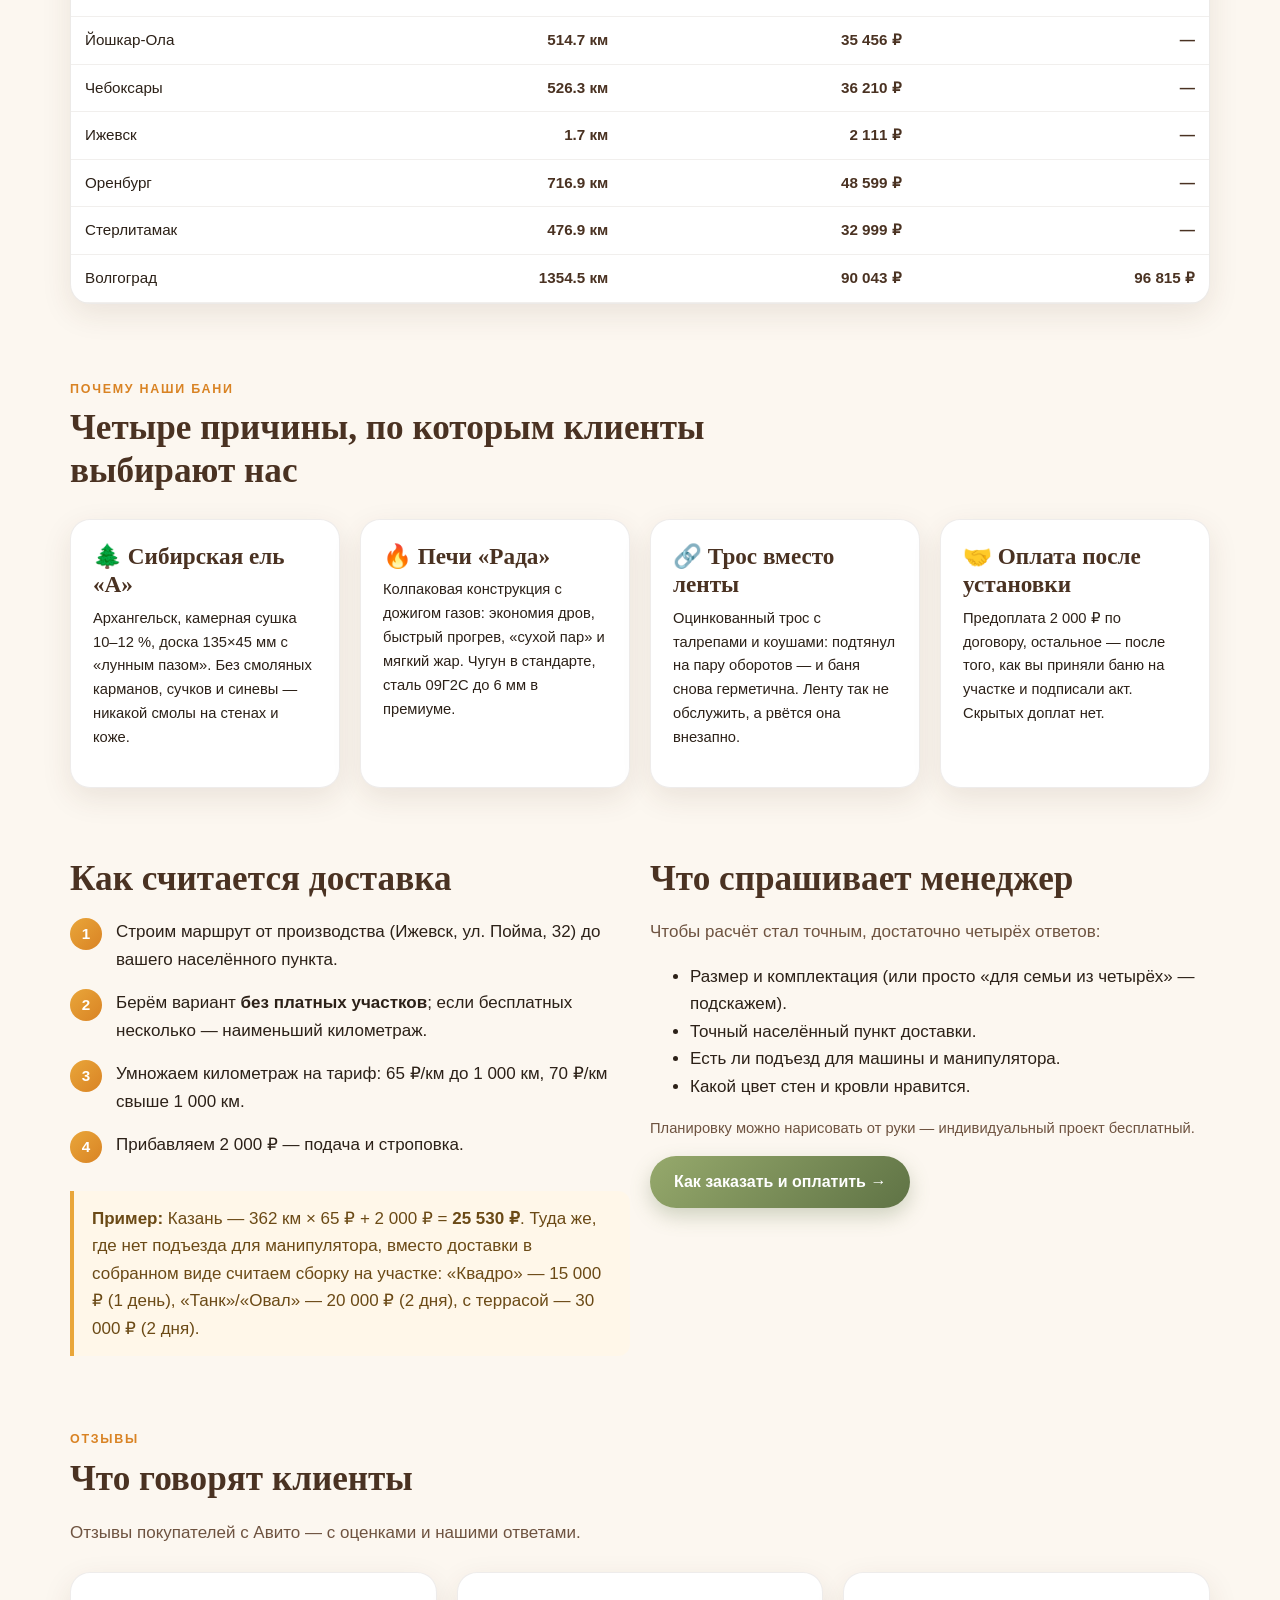
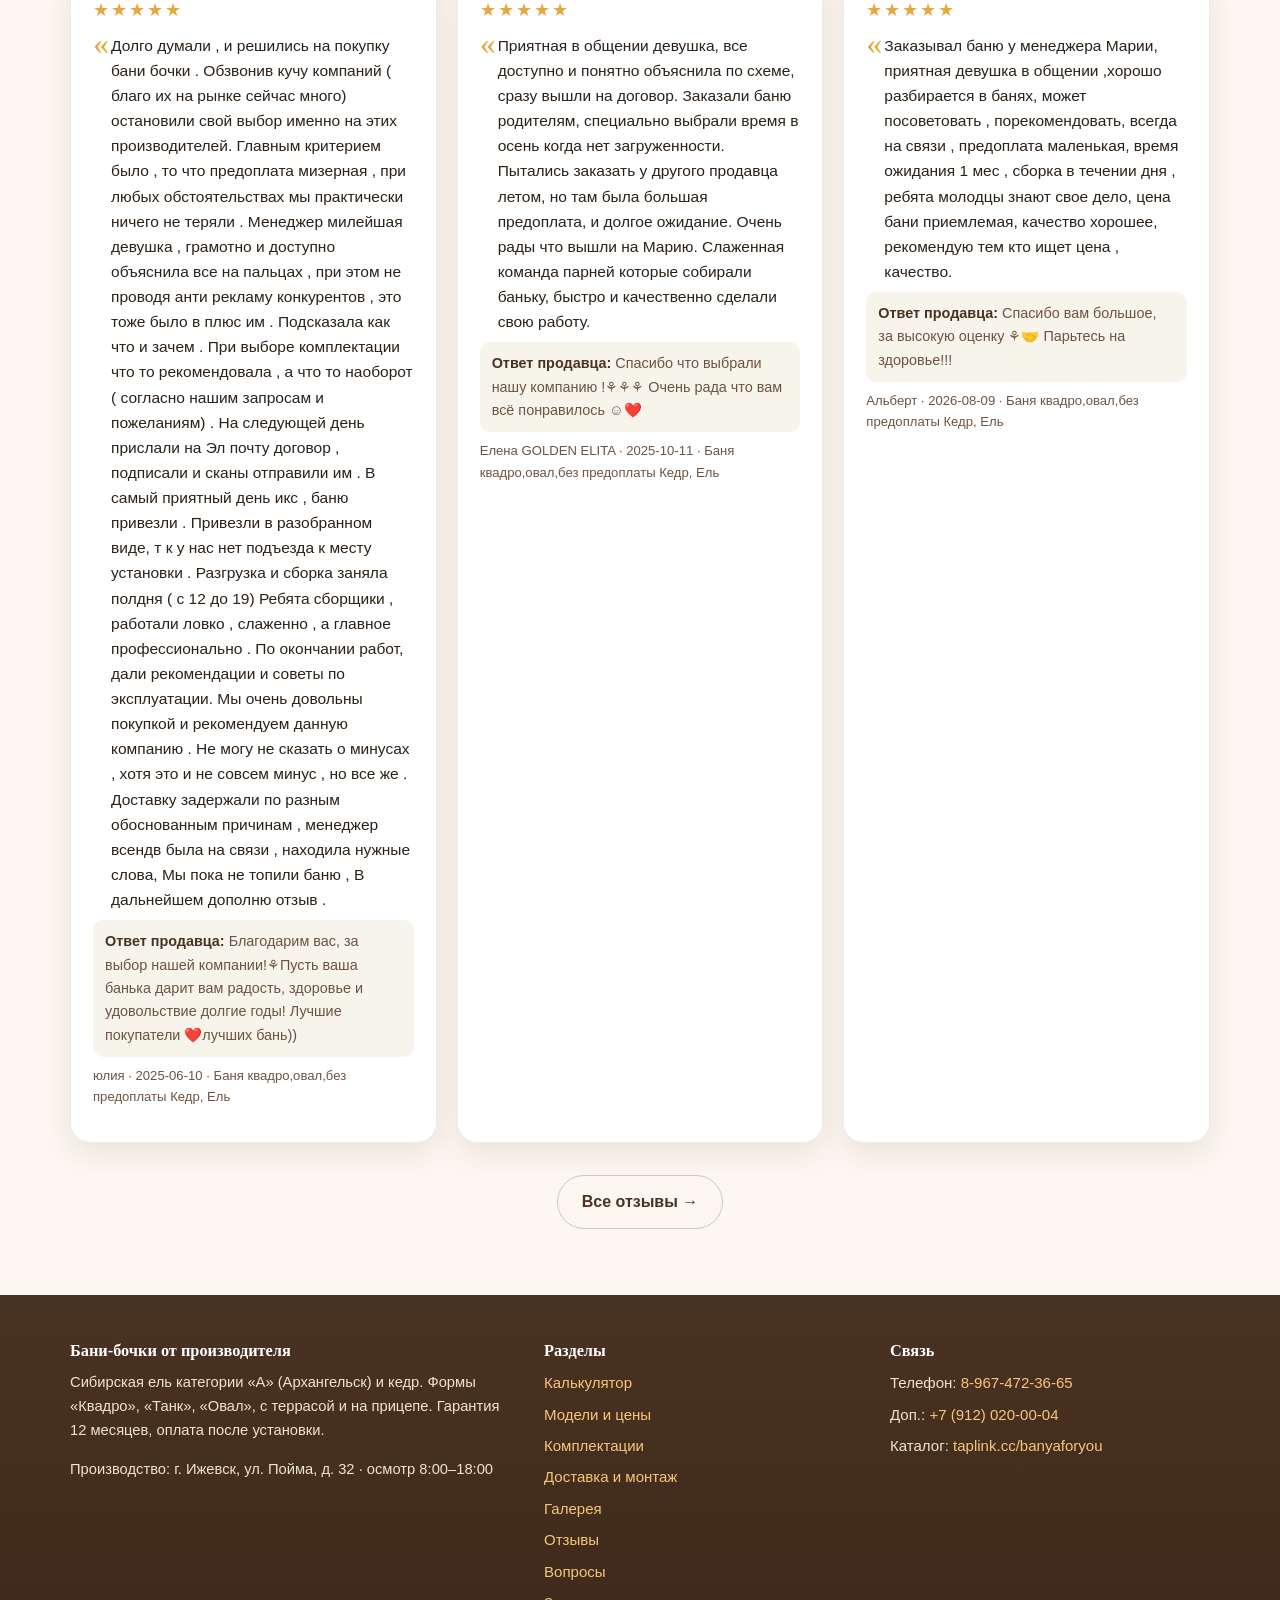
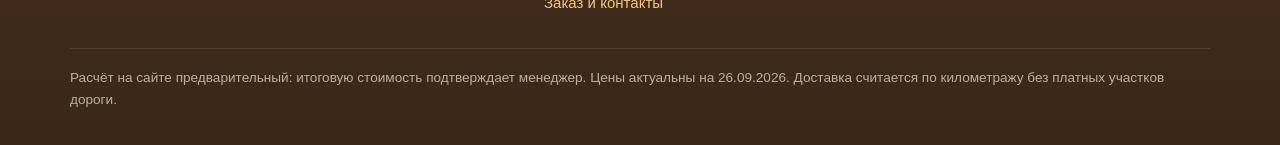
==== commit a88b58a9: "Актуальный прайс каталога: цены 2x2/3x2, террасы 4 вида, сборка 15/20/30, доставка 65/70, ширина+выс" ====
--- a/index.html
+++ b/index.html
@@ -6,7 +6,7 @@
 <meta name="robots" content="noindex, nofollow, noarchive, nosnippet">
 <meta name="description" content="Калькулятор бани-бочки от производителя: выберите модель, комплектацию и город — получите стоимость с доставкой.">
 <title>Калькулятор бани-бочки — производство Ижевск</title>
-<link rel="stylesheet" href="assets/css/style.css?v=4">
+<link rel="stylesheet" href="assets/css/style.css?v=7">
 <link rel="icon" href="data:image/svg+xml,<svg xmlns='http://www.w3.org/2000/svg' viewBox='0 0 100 100'><text y='.9em' font-size='90'>🌿</text></svg>">
 </head>
 <body>
@@ -31,8 +31,8 @@
         <a class="btn ghost" href="catalog.html">Модели и цены</a>
       </div>
       <div class="hero-badges">
-        <span class="badge"><b>от 150 000 ₽</b> за баню 2×2 м</span>
-        <span class="badge">Доставка <b>70 ₽/км</b> + 2 000 ₽</span>
+        <span class="badge"><b>от 145 000 ₽</b> за баню 2×2 м</span>
+        <span class="badge">Доставка <b>от 65 ₽/км</b> + 2 000 ₽</span>
         <span class="badge">Оплата <b>после установки</b></span>
         <span class="badge"><b data-count="25" data-suffix="+ лет">25+ лет</b> срок службы</span>
       </div>
@@ -78,19 +78,21 @@
 
         <h3 class="mt1">2. Размер и планировка</h3>
         <div class="field" id="extraLenWrap">
-          <label for="extraLen">Добавить длины (13 000 ₽ за 0,5 м)</label>
+          <label for="extraLen">Добавить длины (13 000 ₽ за 0,5 м — один раз)</label>
           <select id="extraLen">
             <option value="0">Не нужно</option>
             <option value="1">+0,5 м — 13 000 ₽</option>
-            <option value="2">+1,0 м — 26 000 ₽</option>
-            <option value="3">+1,5 м — 39 000 ₽</option>
           </select>
+          <div class="hint">Удлинить можно только один раз. Дальше берётся следующий размер по прайсу:
+            например 3×2 — 175 000 ₽, с +0,5 м — 188 000 ₽, а дальше уже 4×2 — 210 000 ₽.</div>
         </div>
         <div class="field" id="extraSectionWrap">
           <label class="opt"><input type="checkbox" id="extraSection">
             <span>Дополнительное отделение (от 5 м)</span><span class="p">15 000 ₽</span></label>
           <div class="hint">Три отделения: комната отдыха, помывочная, парная.</div>
         </div>
+        <div class="field" id="widthPlusWrap"></div>
+        <div class="field" id="heightPlusWrap"></div>
         <div class="field" id="trailerWrap">
           <label class="opt"><input type="checkbox" id="trailerChk">
             <span>Баня на прицепе «БАРС» 3,5×1,5 м</span><span class="p">120 000 ₽</span></label>
@@ -100,7 +102,7 @@
         </div>
 
         <details class="adv">
-          <summary>Веранда (терраса) — 13 500 ₽/м²</summary>
+          <summary>Терраса — от 7 000 ₽/м²</summary>
           <div class="field">
             <label for="verandaSqm">Площадь веранды, м²</label>
             <input type="number" id="verandaSqm" min="0" max="40" step="1" value="0" placeholder="например 8">
@@ -108,8 +110,10 @@
           <div class="field">
             <label for="verandaType">Тип крыши веранды</label>
             <select id="verandaType">
-              <option value="roof">Двускатная крыша — 13 500 ₽/м²</option>
-              <option value="wall">Крыша до стены бани — 13 000 ₽/м²</option>
+              <option value="terrace">Двускатная крыша, баня под крышей — 13 500 ₽/м²</option>
+              <option value="wall">Односкатная крыша, навес с одной стороны — 13 000 ₽/м²</option>
+              <option value="open">Без крыши: подиум и ограждение — 9 000 ₽/м²</option>
+              <option value="podium">Подиум без крыши и ограждения — 7 000 ₽/м²</option>
             </select>
           </div>
         </details>
@@ -192,7 +196,7 @@
     </div>
     <div class="table-wrap reveal">
       <table class="data" id="popularTable">
-        <thead><tr><th>Город</th><th>Км от Ижевска</th><th>Доставка (70 ₽/км)</th><th>Доставка (75 ₽/км)</th></tr></thead>
+        <thead><tr><th>Город</th><th>Км от Ижевска</th><th>Доставка (65 ₽/км)</th><th>Доставка (70 ₽/км)</th></tr></thead>
         <tbody></tbody>
       </table>
     </div>
@@ -238,12 +242,12 @@
         <ul class="steps">
           <li>Строим маршрут от производства (Ижевск, ул. Пойма, 32) до вашего населённого пункта.</li>
           <li>Берём вариант <b>без платных участков</b>; если бесплатных несколько — наименьший километраж.</li>
-          <li>Умножаем километраж на тариф: 70 ₽/км до 1 000 км, 75 ₽/км свыше (до 1 апреля — 65 ₽/км).</li>
+          <li>Умножаем километраж на тариф: 65 ₽/км до 1 000 км, 70 ₽/км свыше 1 000 км.</li>
           <li>Прибавляем 2 000 ₽ — подача и строповка.</li>
         </ul>
-        <div class="note warm"><b>Пример:</b> Казань — 362 км × 70 ₽ + 2 000 ₽ = <b>27 340 ₽</b>.
+        <div class="note warm"><b>Пример:</b> Казань — 362 км × 65 ₽ + 2 000 ₽ = <b>25 530 ₽</b>.
           Туда же, где нет подъезда для манипулятора, вместо доставки в собранном виде считаем сборку на участке:
-          «Квадро» — 10 000 ₽, «Танк»/«Овал» — 15 000 ₽, с террасой — 25 000 ₽.</div>
+          «Квадро» — 15 000 ₽ (1 день), «Танк»/«Овал» — 20 000 ₽ (2 дня), с террасой — 30 000 ₽ (2 дня).</div>
       </div>
       <div class="reveal d1">
         <h2>Что спрашивает менеджер</h2>
@@ -274,12 +278,12 @@
 </section>
 
 <script>window.__ASSETS_V = 1;</script>
-<script src="assets/js/config.js?v=4"></script>
-<script src="assets/js/data.js?v=4"></script>
-<script src="assets/js/layout.js?v=4"></script>
-<script src="assets/js/geo.js?v=4"></script>
-<script src="assets/js/app.js?v=4"></script>
-<script src="assets/js/calc.js?v=4"></script>
+<script src="assets/js/config.js?v=7"></script>
+<script src="assets/js/data.js?v=7"></script>
+<script src="assets/js/layout.js?v=7"></script>
+<script src="assets/js/geo.js?v=7"></script>
+<script src="assets/js/app.js?v=7"></script>
+<script src="assets/js/calc.js?v=7"></script>
 <script>
 /* таблица популярных направлений */
 (function(){
@@ -295,8 +299,8 @@
     const x = d[c]; if (!x || !x["км"]) return "";
     const km = x["км"];
     return `<tr><td>${c}</td><td class="num">${km} км</td>
-      <td class="num">${rub(km*70+2000)}</td>
-      <td class="num">${km>1000 ? rub(km*75+2000) : "—"}</td></tr>`;
+      <td class="num">${rub(km*65+2000)}</td>
+      <td class="num">${km>1000 ? rub(km*70+2000) : "—"}</td></tr>`;
   }).join("");
 })();
 </script>
--- a/assets/css/style.css
+++ b/assets/css/style.css
@@ -18,7 +18,7 @@
 }
 
 *,*::before,*::after{box-sizing:border-box}
-html{scroll-behavior:smooth}
+html{scroll-behavior:smooth; overflow-x:clip}
 body{
   margin:0; font-family:var(--ff-sans); color:var(--ink);
   background:
@@ -26,7 +26,7 @@
     radial-gradient(900px 500px at -10% 20%, #F7F0E2 0%, rgba(247,240,226,0) 55%),
     var(--cream);
   line-height:1.62; font-size:17px; -webkit-font-smoothing:antialiased;
-  overflow-x:hidden;
+  position:relative; overflow-x:hidden; overflow-x:clip;
 }
 img{max-width:100%; display:block}
 a{color:var(--amber); text-decoration:none}
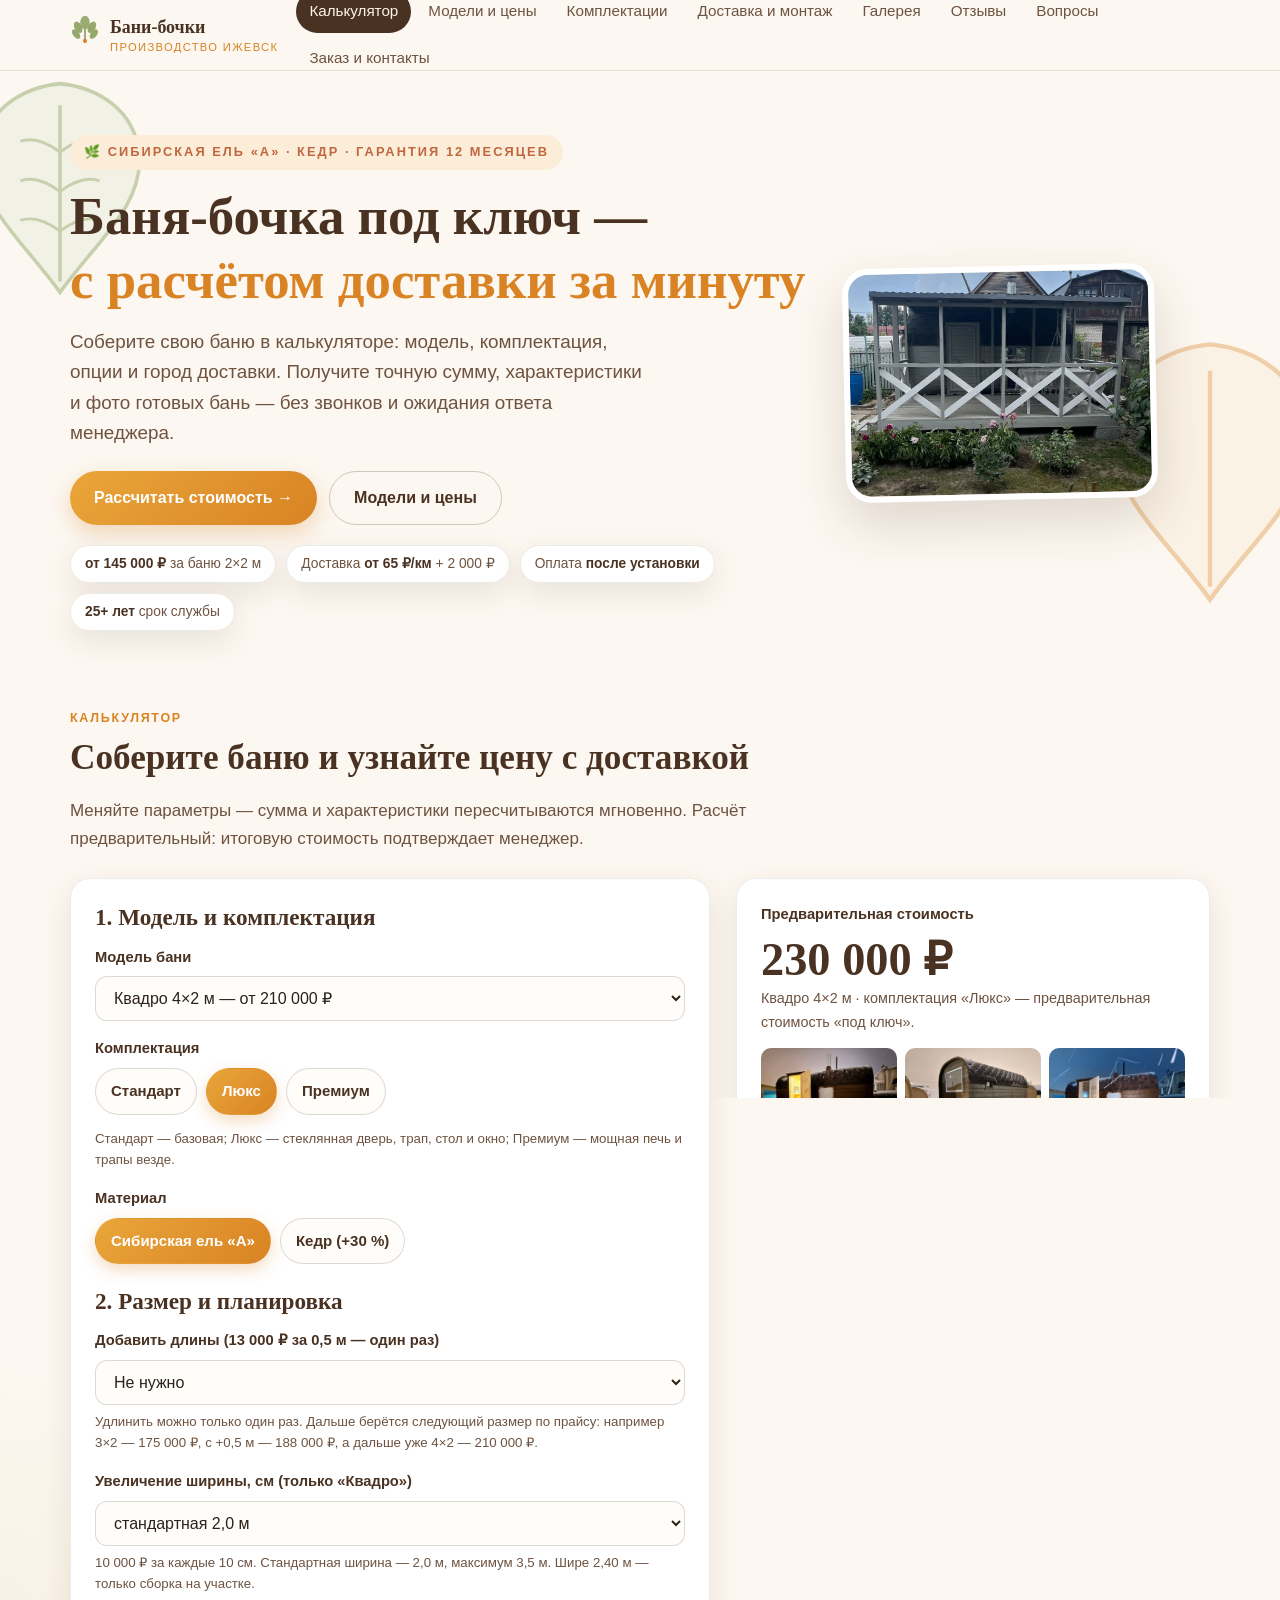
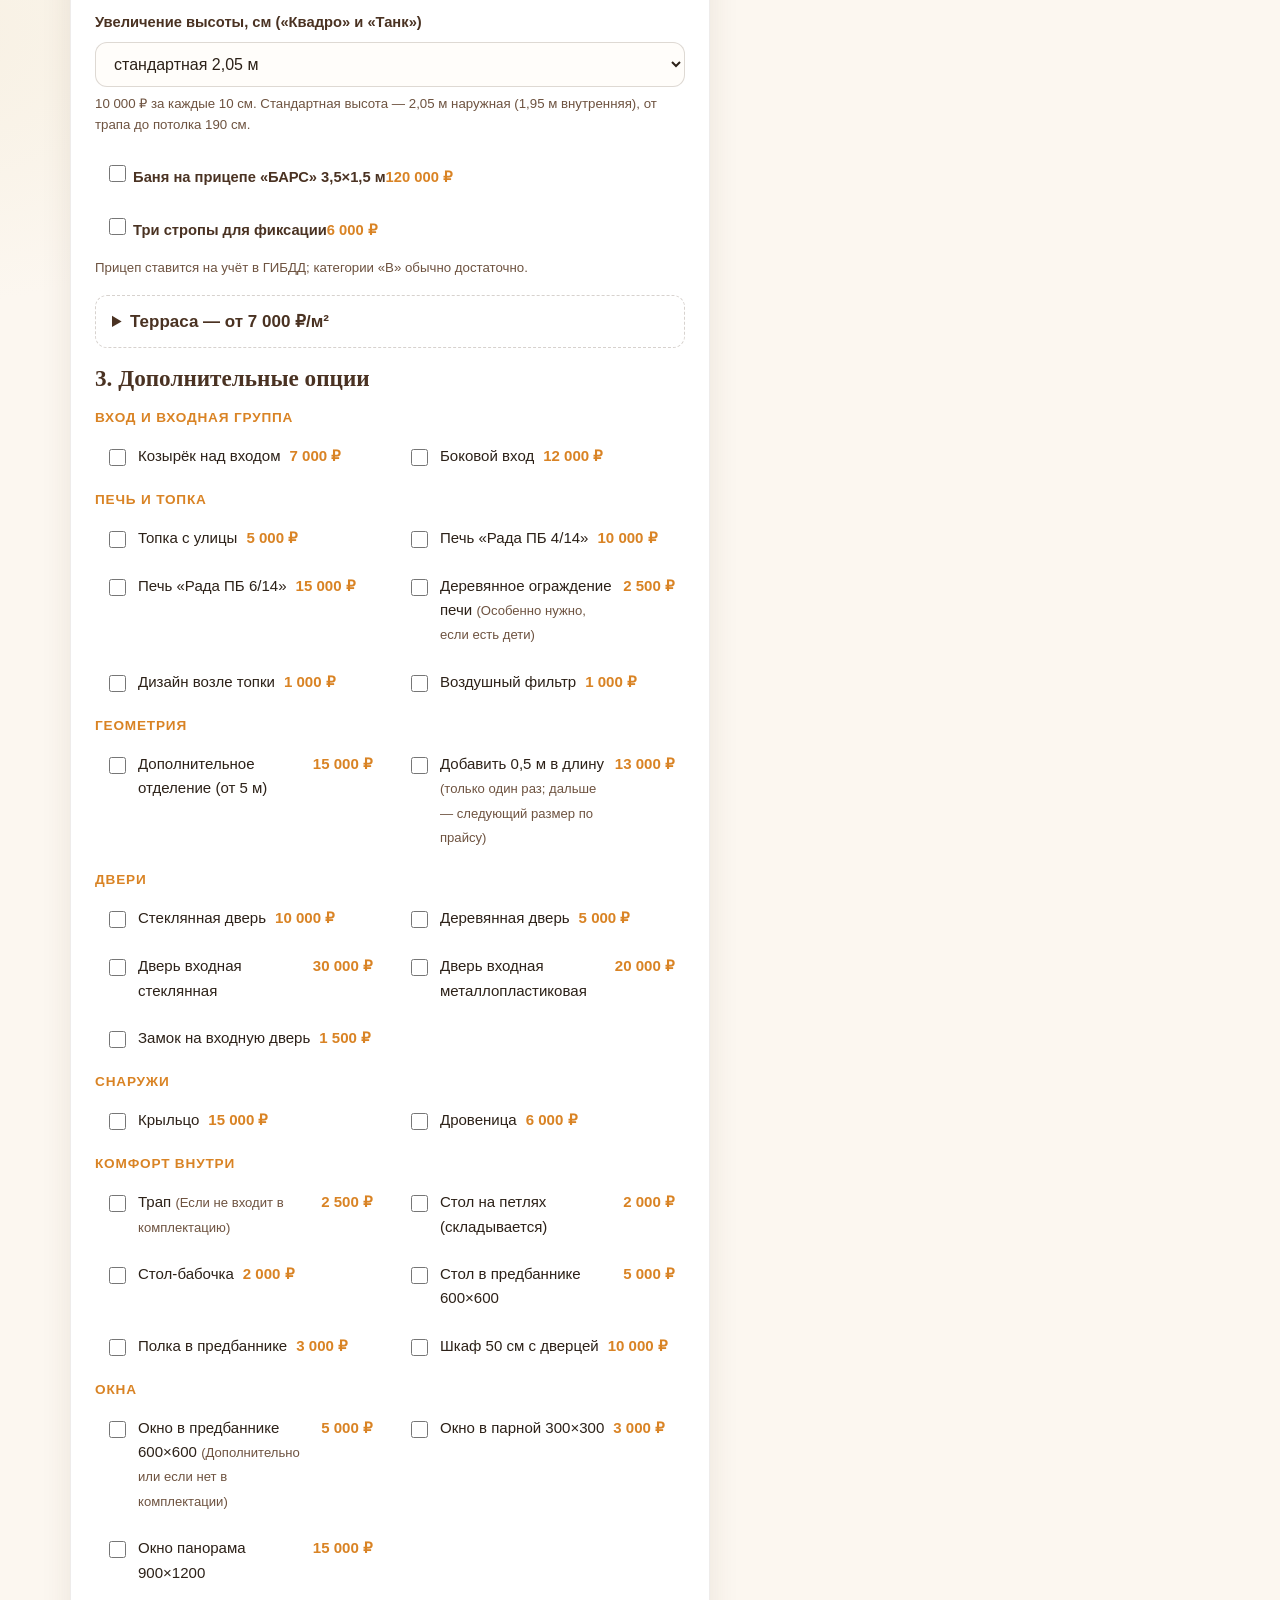
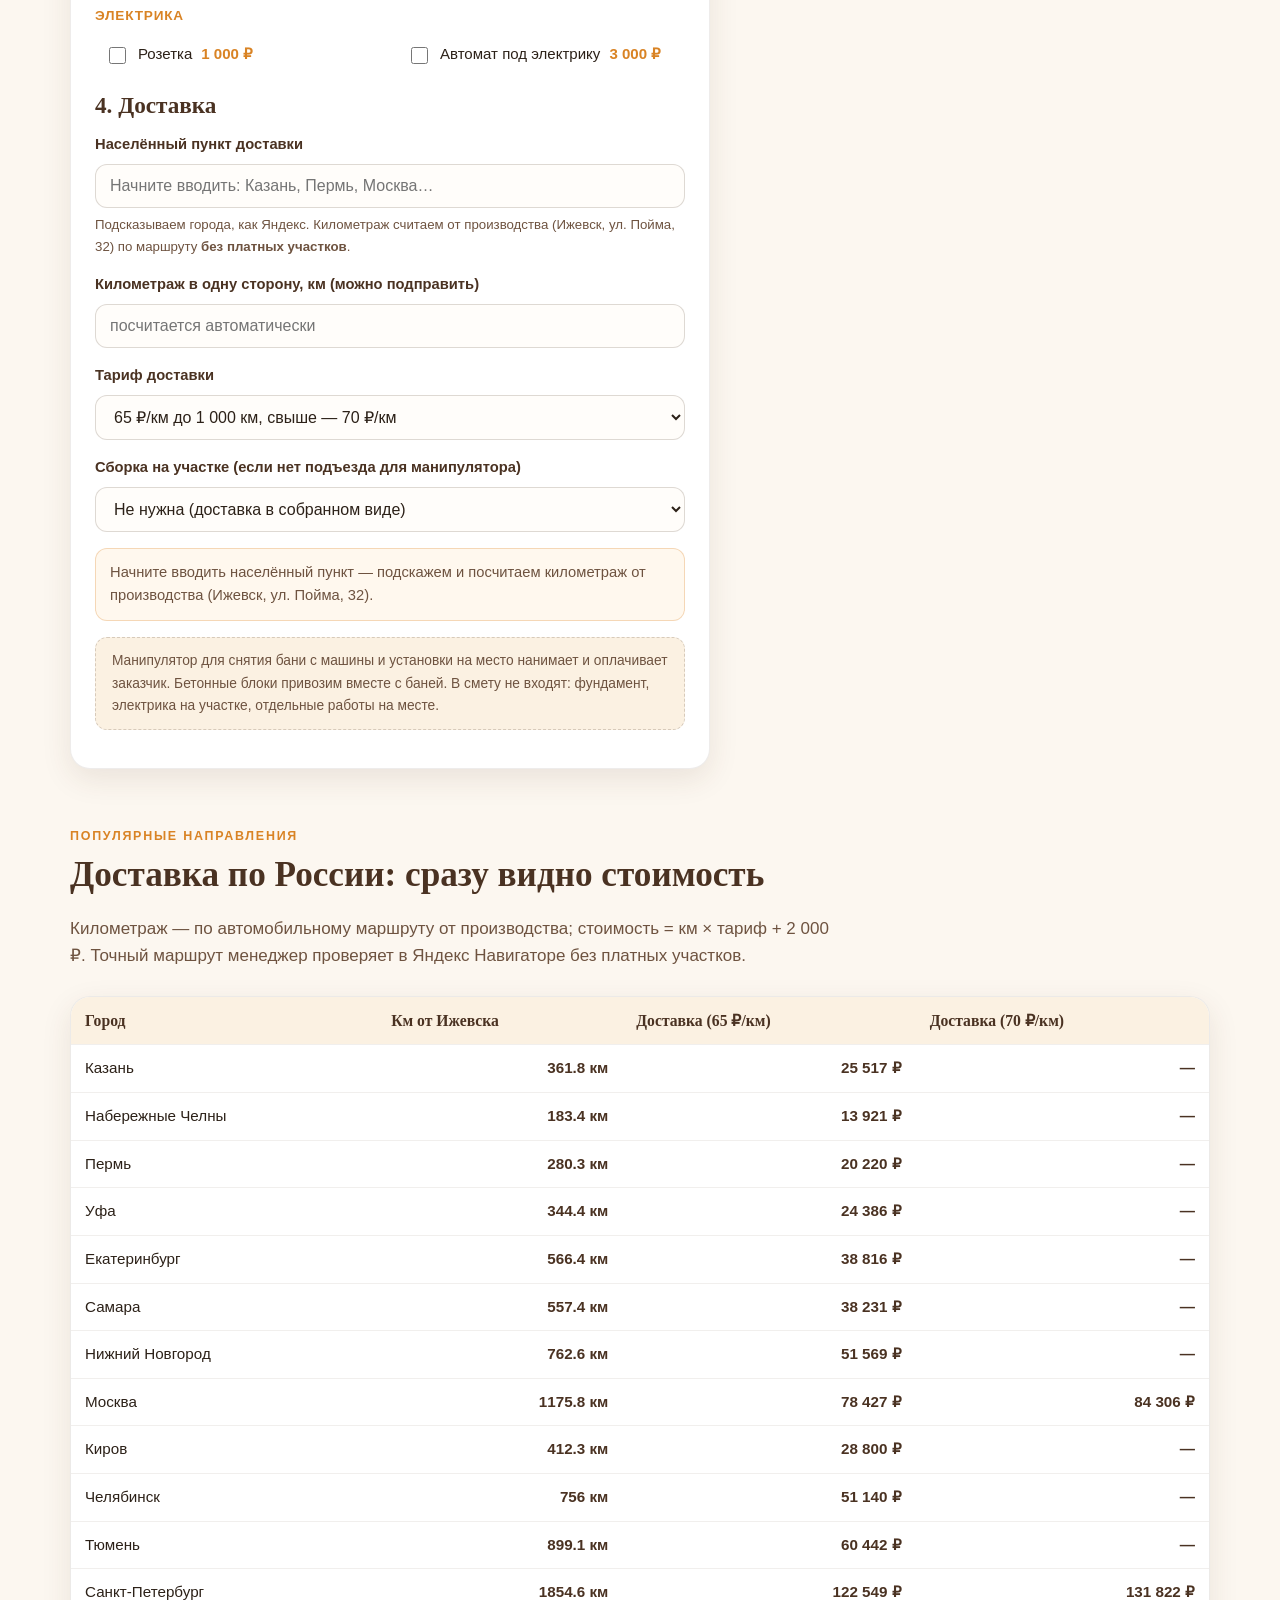
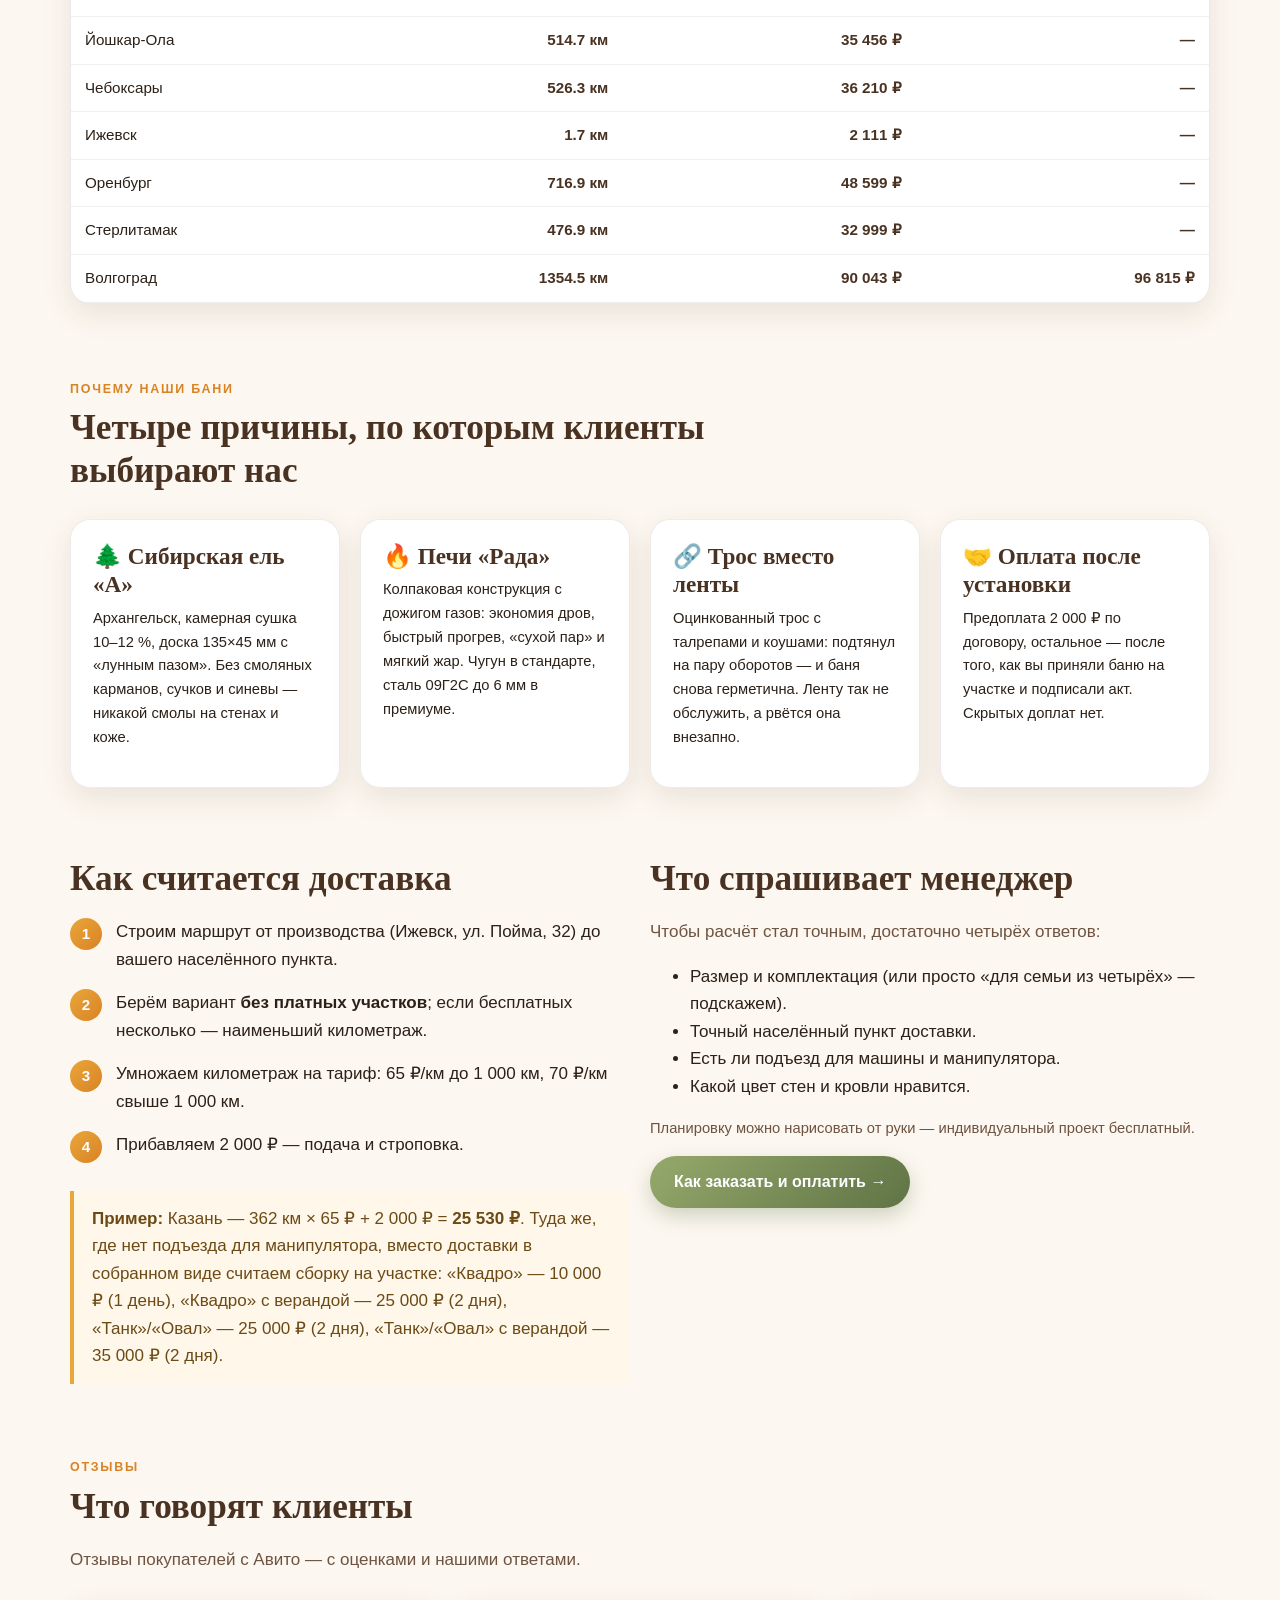
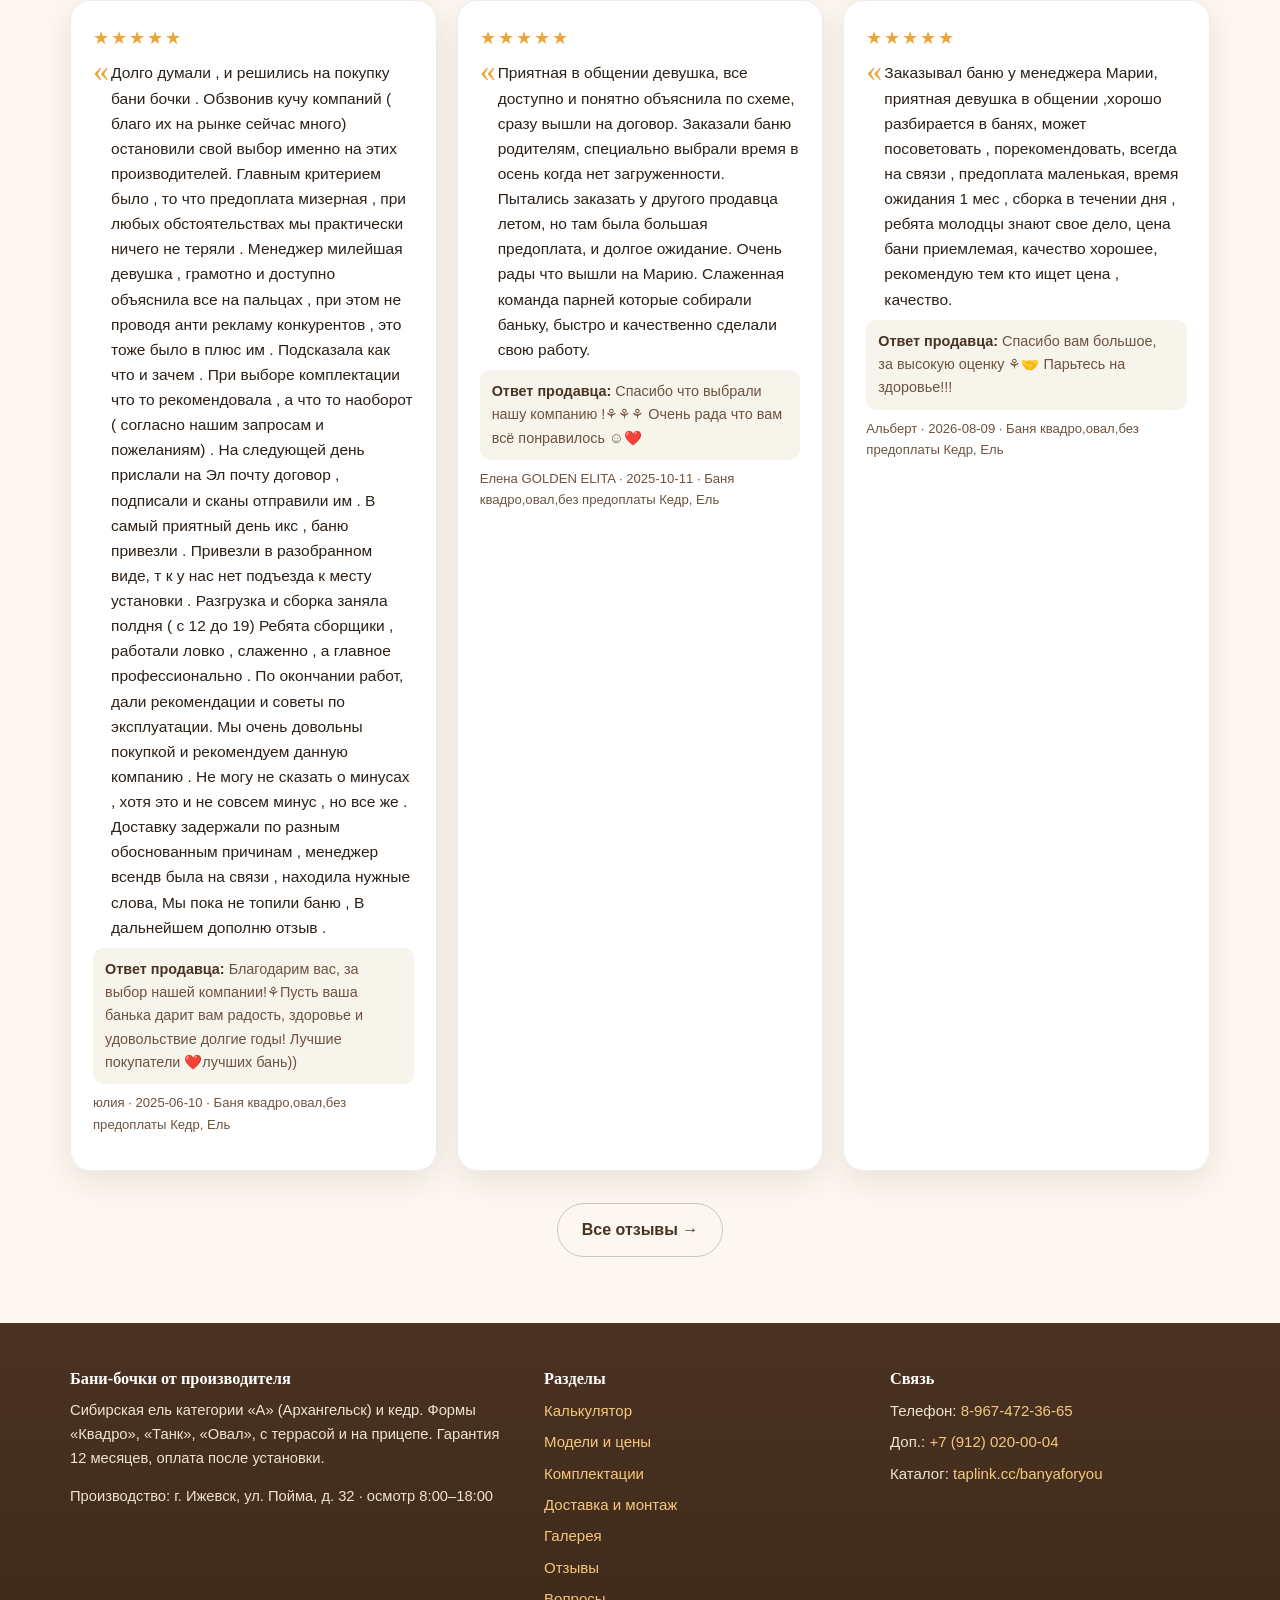
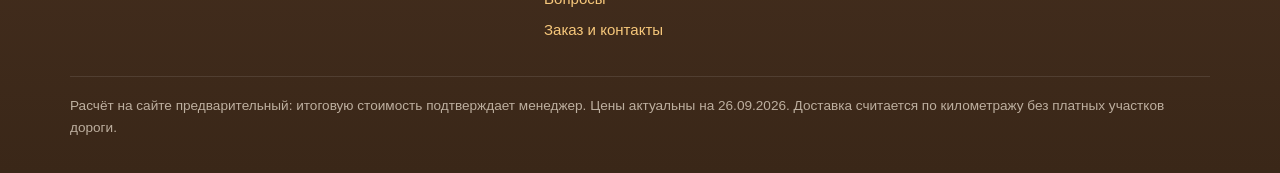
==== commit 1635af8b: "Кедр +30%, сборка 10/25/25/35 тыс, подиум с ограждением 9 тыс (решение заказчика 28.09.2026)" ====
--- a/index.html
+++ b/index.html
@@ -6,7 +6,7 @@
 <meta name="robots" content="noindex, nofollow, noarchive, nosnippet">
 <meta name="description" content="Калькулятор бани-бочки от производителя: выберите модель, комплектацию и город — получите стоимость с доставкой.">
 <title>Калькулятор бани-бочки — производство Ижевск</title>
-<link rel="stylesheet" href="assets/css/style.css?v=7">
+<link rel="stylesheet" href="assets/css/style.css?v=8">
 <link rel="icon" href="data:image/svg+xml,<svg xmlns='http://www.w3.org/2000/svg' viewBox='0 0 100 100'><text y='.9em' font-size='90'>🌿</text></svg>">
 </head>
 <body>
@@ -71,7 +71,7 @@
           <span class="lbl">Материал</span>
           <div class="chips">
             <label class="chip"><input type="radio" name="material" value="ель" checked><span>Сибирская ель «А»</span></label>
-            <label class="chip"><input type="radio" name="material" value="кедр"><span>Кедр (+20 %)</span></label>
+            <label class="chip"><input type="radio" name="material" value="кедр"><span>Кедр (+30 %)</span></label>
           </div>
           <div class="hint" id="cedarNote" style="display:none">Кедр — прочнее, красивее текстура, фитонциды; баня служит 25–35 лет.</div>
         </div>
@@ -112,8 +112,8 @@
             <select id="verandaType">
               <option value="terrace">Двускатная крыша, баня под крышей — 13 500 ₽/м²</option>
               <option value="wall">Односкатная крыша, навес с одной стороны — 13 000 ₽/м²</option>
-              <option value="open">Без крыши: подиум и ограждение — 9 000 ₽/м²</option>
-              <option value="podium">Подиум без крыши и ограждения — 7 000 ₽/м²</option>
+              <option value="open">Подиум с ограждением — 9 000 ₽/м²</option>
+              <option value="podium">Подиум без ограждения — 7 000 ₽/м²</option>
             </select>
           </div>
         </details>
@@ -247,7 +247,8 @@
         </ul>
         <div class="note warm"><b>Пример:</b> Казань — 362 км × 65 ₽ + 2 000 ₽ = <b>25 530 ₽</b>.
           Туда же, где нет подъезда для манипулятора, вместо доставки в собранном виде считаем сборку на участке:
-          «Квадро» — 15 000 ₽ (1 день), «Танк»/«Овал» — 20 000 ₽ (2 дня), с террасой — 30 000 ₽ (2 дня).</div>
+          «Квадро» — 10 000 ₽ (1 день), «Квадро» с верандой — 25 000 ₽ (2 дня),
+          «Танк»/«Овал» — 25 000 ₽ (2 дня), «Танк»/«Овал» с верандой — 35 000 ₽ (2 дня).</div>
       </div>
       <div class="reveal d1">
         <h2>Что спрашивает менеджер</h2>
@@ -278,12 +279,12 @@
 </section>
 
 <script>window.__ASSETS_V = 1;</script>
-<script src="assets/js/config.js?v=7"></script>
-<script src="assets/js/data.js?v=7"></script>
-<script src="assets/js/layout.js?v=7"></script>
-<script src="assets/js/geo.js?v=7"></script>
-<script src="assets/js/app.js?v=7"></script>
-<script src="assets/js/calc.js?v=7"></script>
+<script src="assets/js/config.js?v=8"></script>
+<script src="assets/js/data.js?v=8"></script>
+<script src="assets/js/layout.js?v=8"></script>
+<script src="assets/js/geo.js?v=8"></script>
+<script src="assets/js/app.js?v=8"></script>
+<script src="assets/js/calc.js?v=8"></script>
 <script>
 /* таблица популярных направлений */
 (function(){
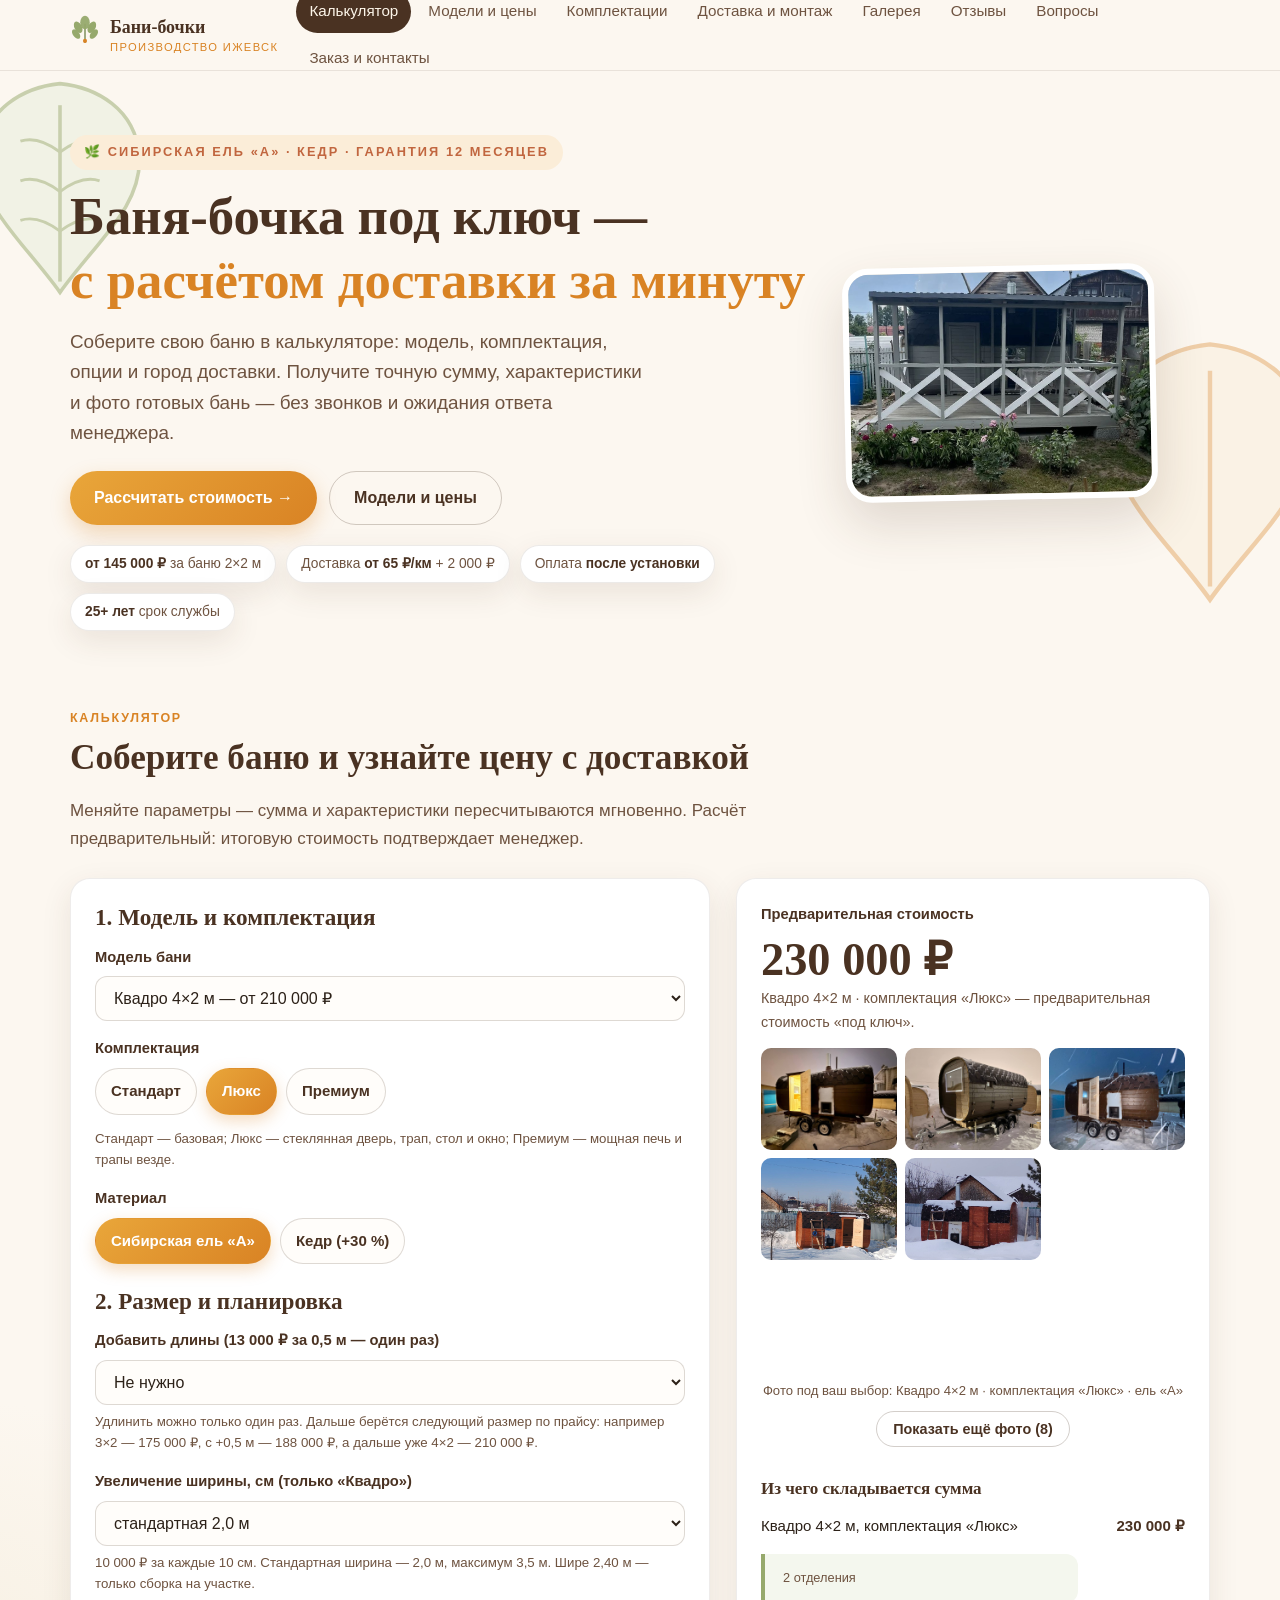
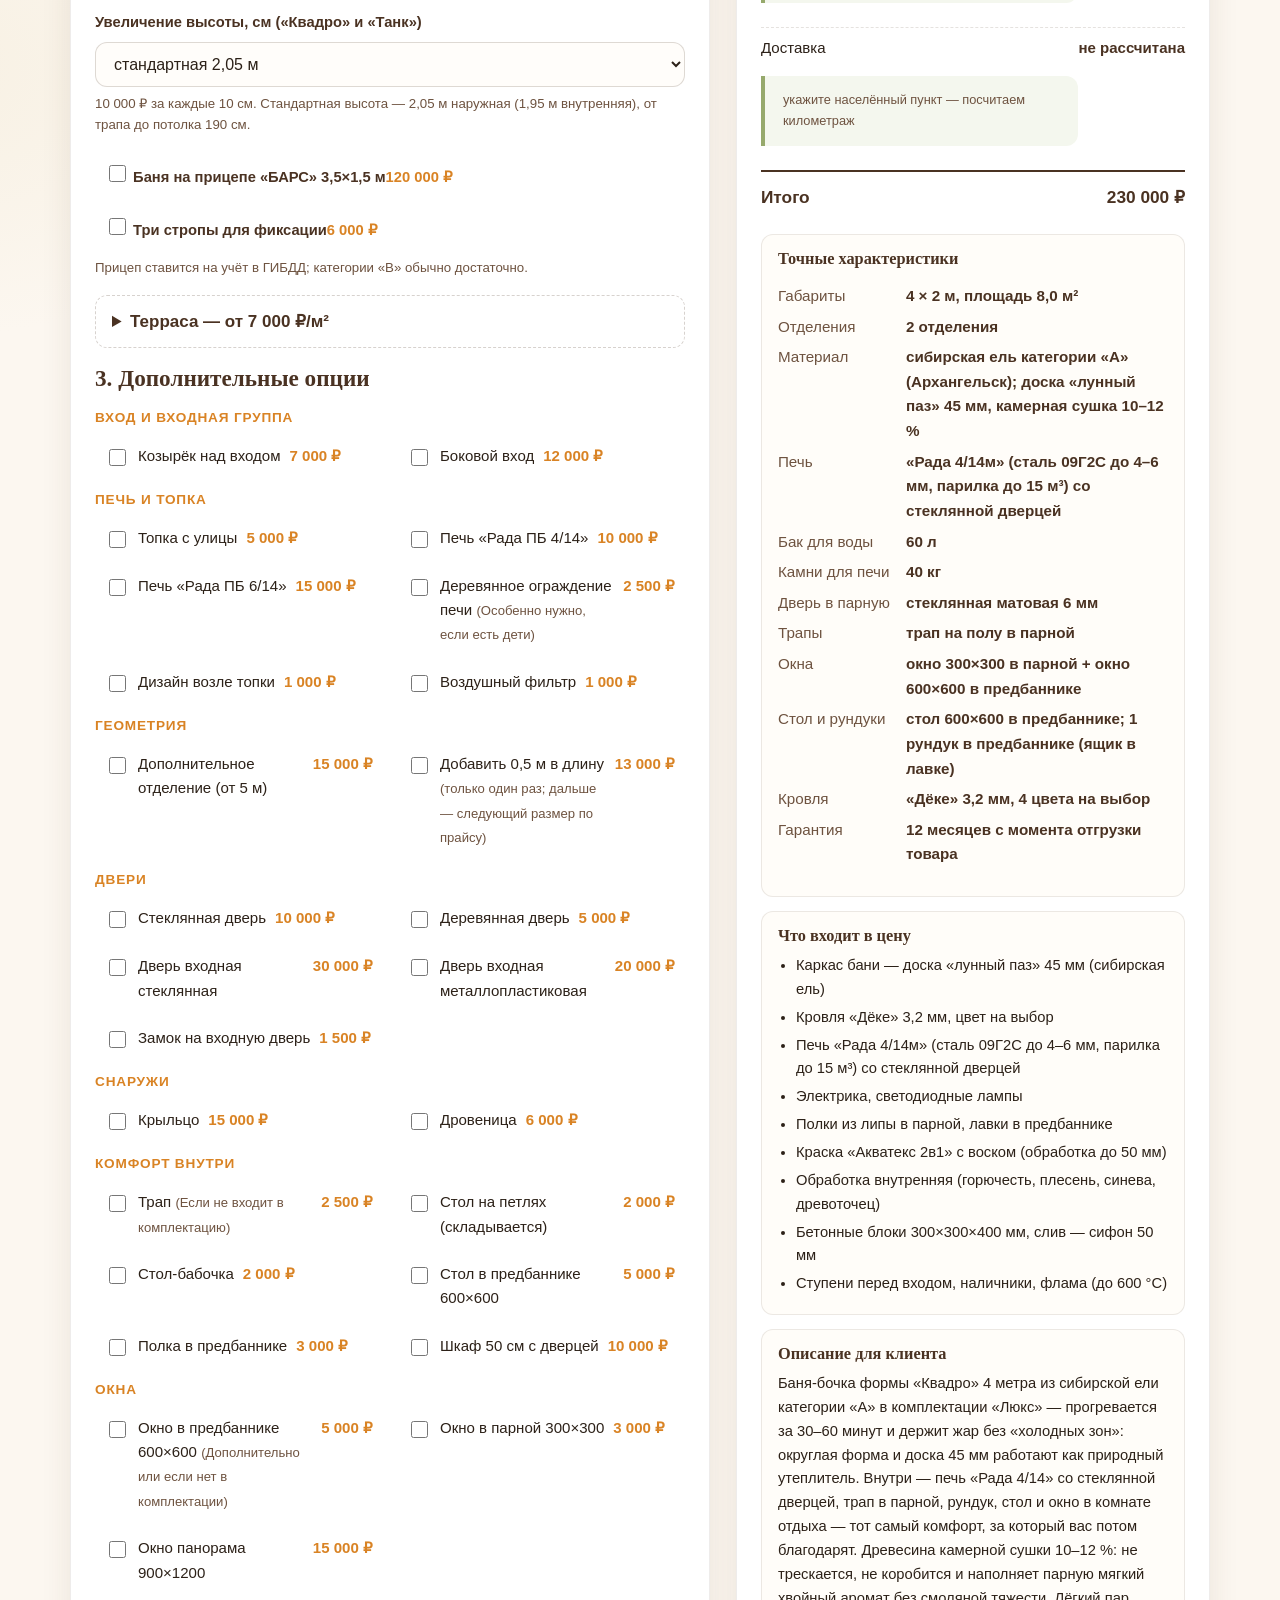
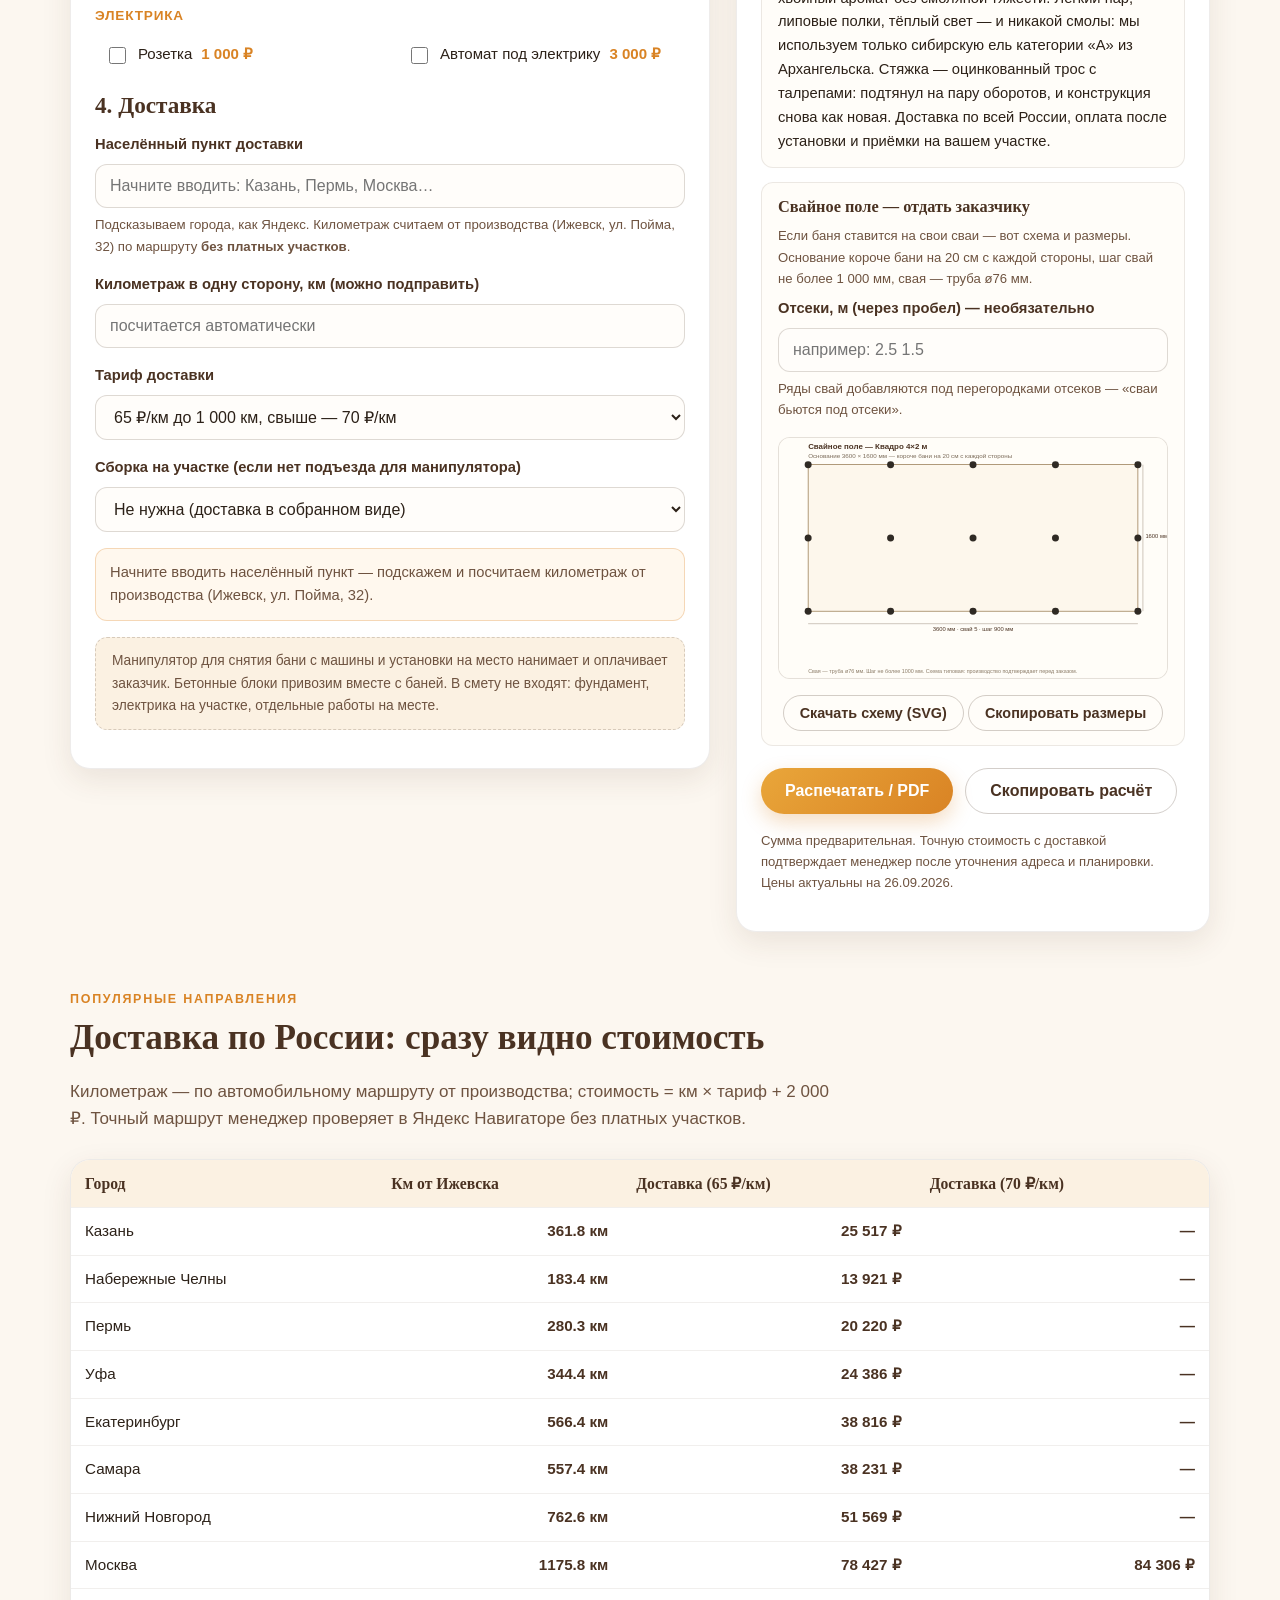
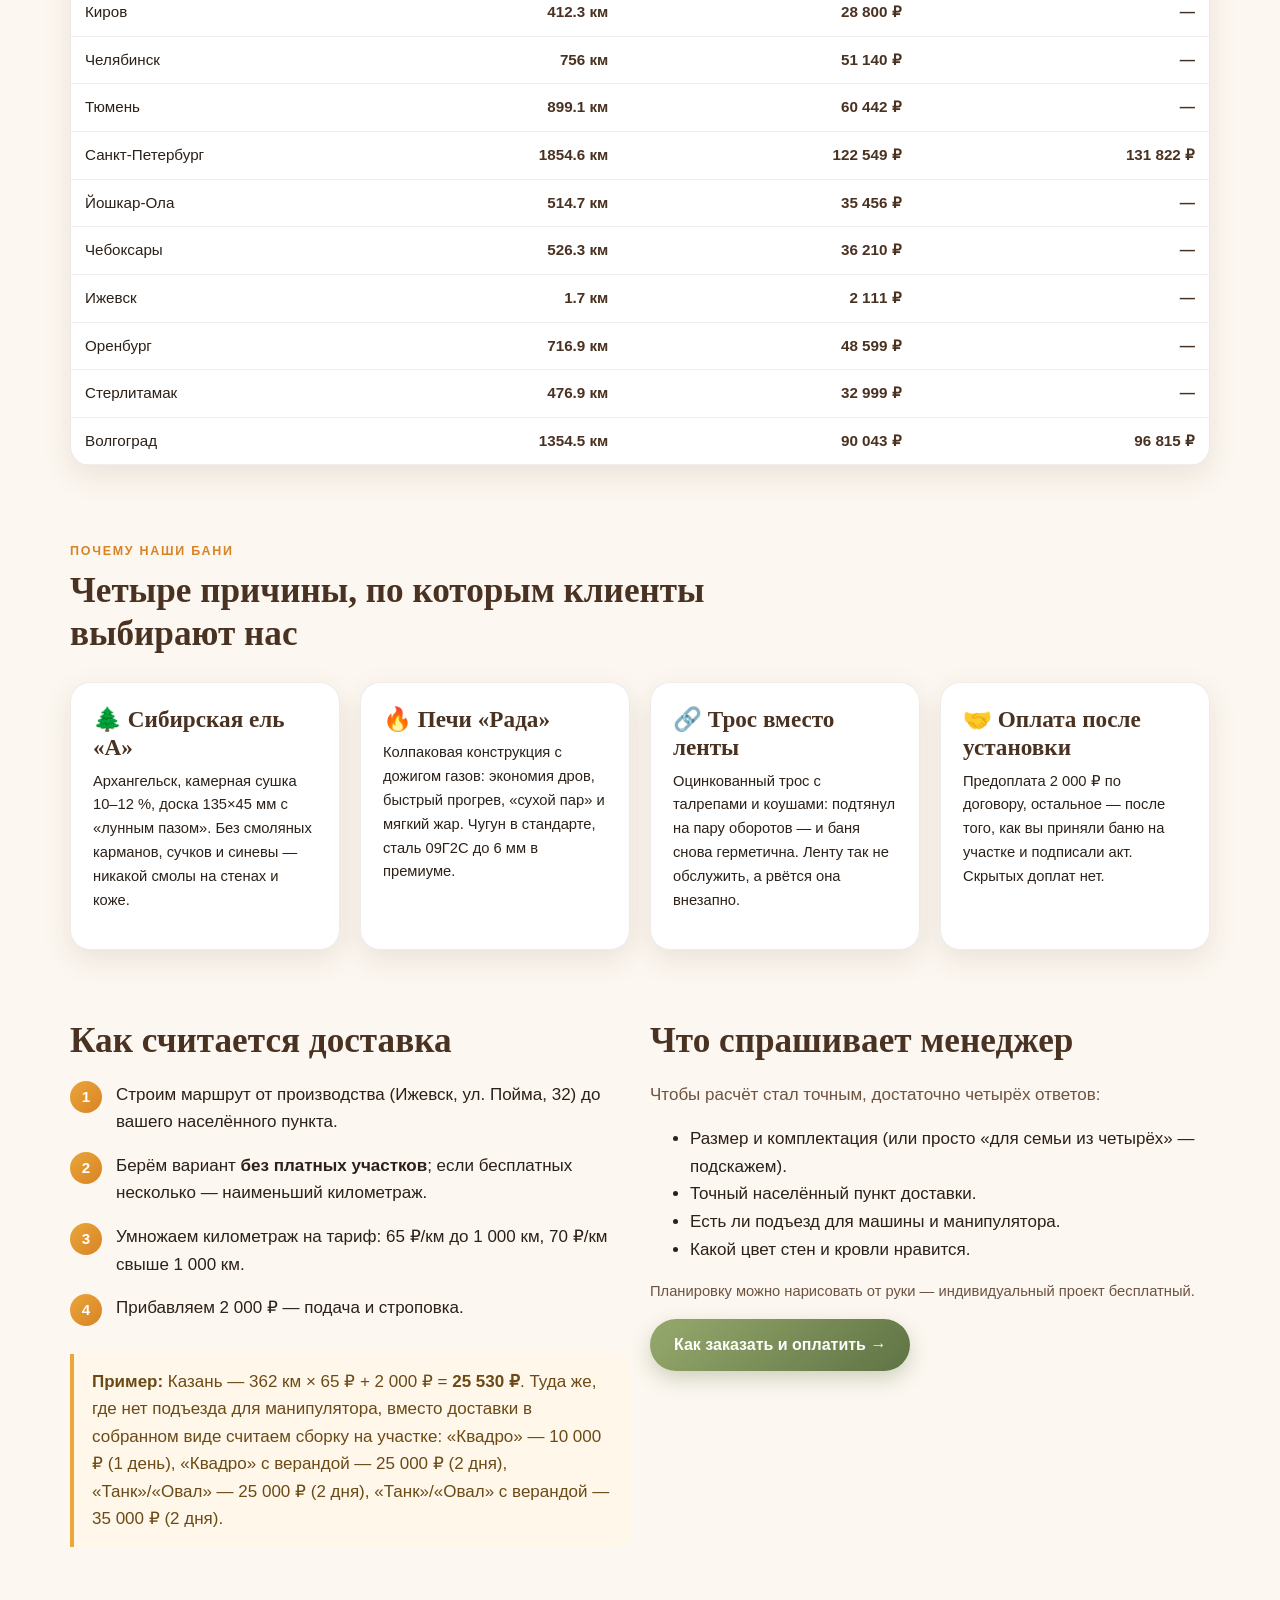
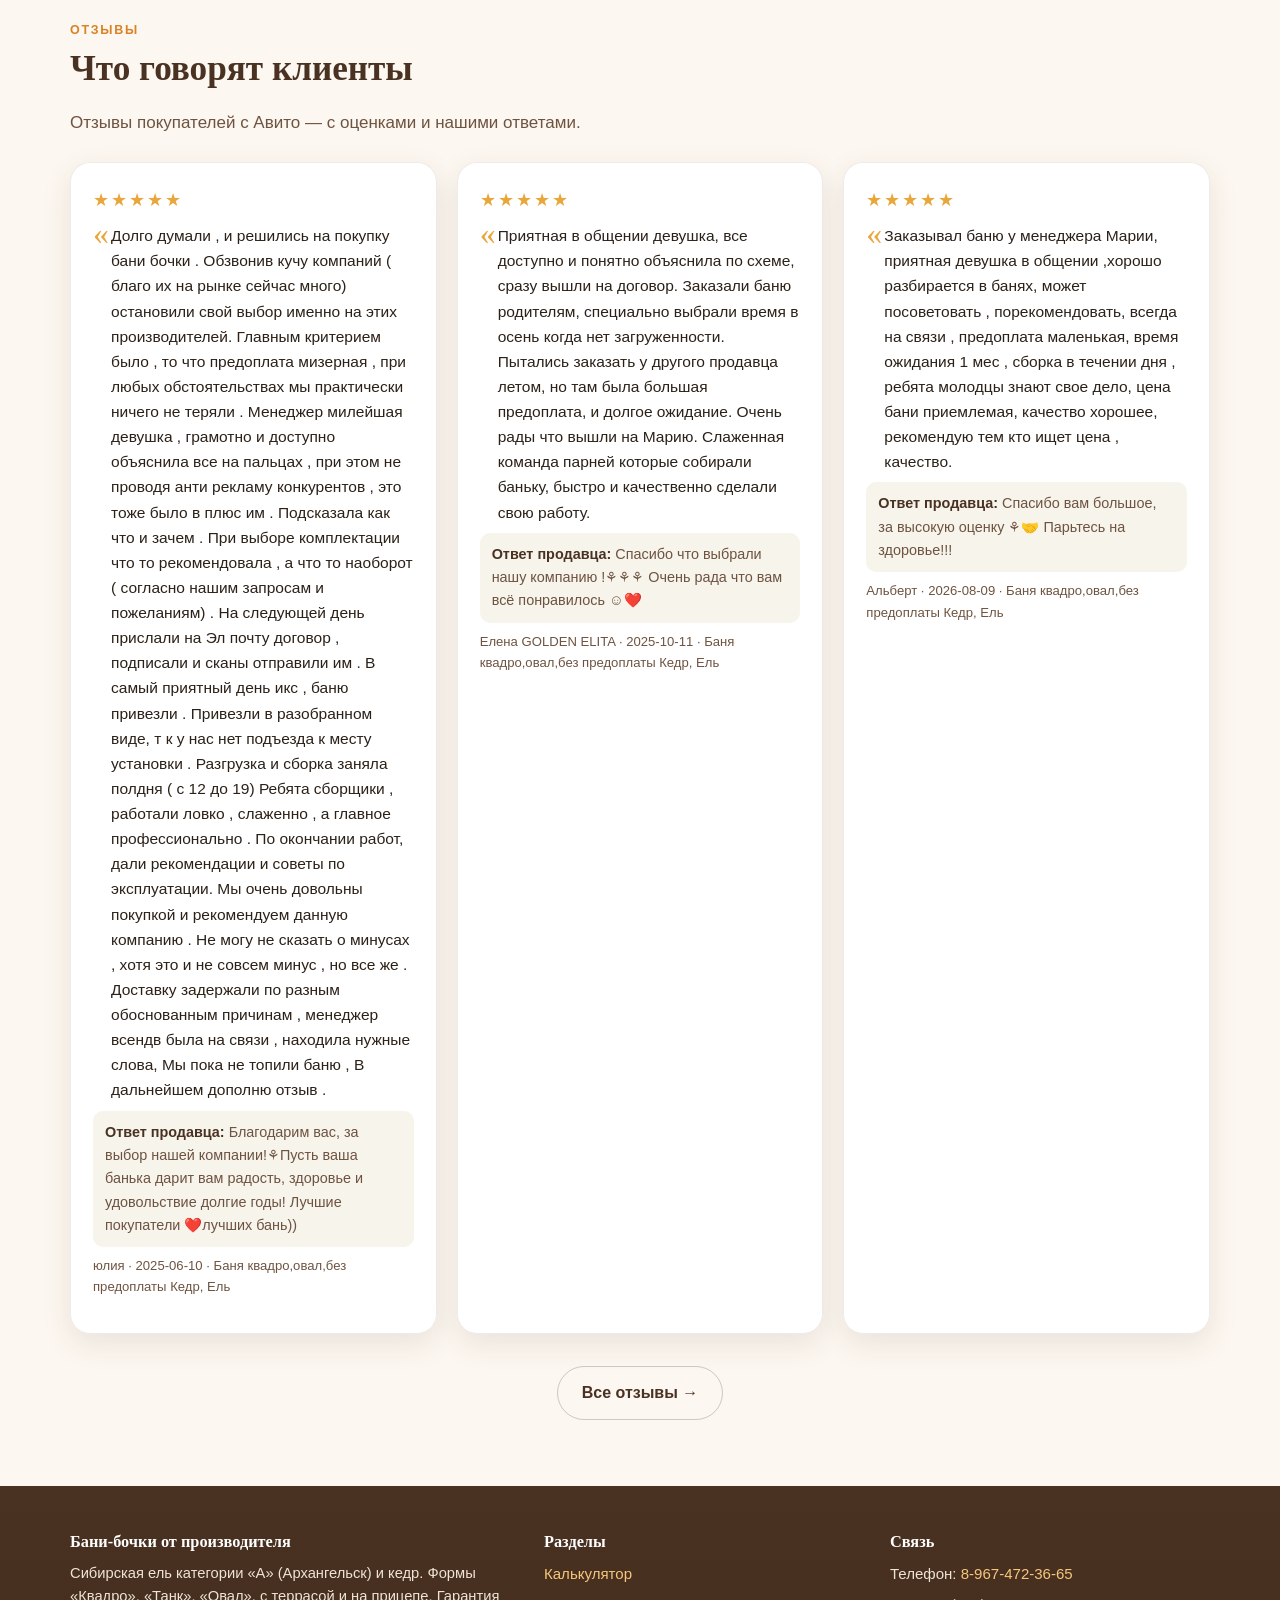
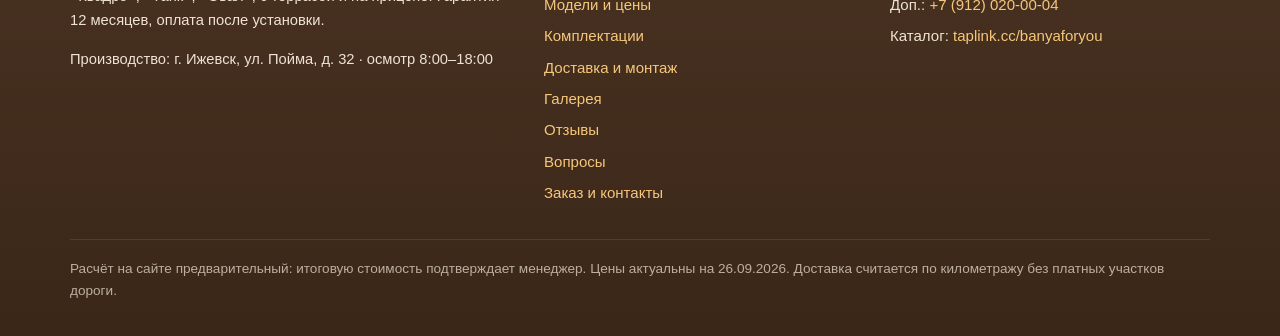
==== commit c4575327: "Свайное поле: генератор схемы в калькуляторе (SVG + копирование размеров), 11-Свайное-поле.md" ====
--- a/index.html
+++ b/index.html
@@ -6,7 +6,7 @@
 <meta name="robots" content="noindex, nofollow, noarchive, nosnippet">
 <meta name="description" content="Калькулятор бани-бочки от производителя: выберите модель, комплектацию и город — получите стоимость с доставкой.">
 <title>Калькулятор бани-бочки — производство Ижевск</title>
-<link rel="stylesheet" href="assets/css/style.css?v=8">
+<link rel="stylesheet" href="assets/css/style.css?v=10">
 <link rel="icon" href="data:image/svg+xml,<svg xmlns='http://www.w3.org/2000/svg' viewBox='0 0 100 100'><text y='.9em' font-size='90'>🌿</text></svg>">
 </head>
 <body>
@@ -173,6 +173,22 @@
         <div class="card-mini">
           <h4>Описание для клиента</h4>
           <p id="adText" class="small" style="margin:0"></p>
+        </div>
+
+        <div class="card-mini" id="pileBlock">
+          <h4>Свайное поле — отдать заказчику</h4>
+          <p class="tiny muted" style="margin:0 0 8px">Если баня ставится на свои сваи — вот схема и размеры.
+            Основание короче бани на 20 см с каждой стороны, шаг свай не более 1 000 мм, свая — труба ø76 мм.</p>
+          <div class="field">
+            <label for="pileSections">Отсеки, м (через пробел) — необязательно</label>
+            <input type="text" id="pileSections" placeholder="например: 2.5 1.5">
+            <div class="hint">Ряды свай добавляются под перегородками отсеков — «сваи бьются под отсеки».</div>
+          </div>
+          <div class="pile-host" id="pileHost"></div>
+          <div class="center mt1 no-print">
+            <button class="btn ghost sm" type="button" id="pileDownload">Скачать схему (SVG)</button>
+            <button class="btn ghost sm" type="button" id="pileCopy">Скопировать размеры</button>
+          </div>
         </div>
 
         <div class="hero-cta no-print">
@@ -279,12 +295,13 @@
 </section>
 
 <script>window.__ASSETS_V = 1;</script>
-<script src="assets/js/config.js?v=8"></script>
-<script src="assets/js/data.js?v=8"></script>
-<script src="assets/js/layout.js?v=8"></script>
-<script src="assets/js/geo.js?v=8"></script>
-<script src="assets/js/app.js?v=8"></script>
-<script src="assets/js/calc.js?v=8"></script>
+<script src="assets/js/config.js?v=10"></script>
+<script src="assets/js/data.js?v=10"></script>
+<script src="assets/js/layout.js?v=10"></script>
+<script src="assets/js/pile.js?v=10"></script>
+<script src="assets/js/geo.js?v=10"></script>
+<script src="assets/js/app.js?v=10"></script>
+<script src="assets/js/calc.js?v=10"></script>
 <script>
 /* таблица популярных направлений */
 (function(){
--- a/assets/css/style.css
+++ b/assets/css/style.css
@@ -354,11 +354,19 @@
 }
 
 /* ── отзывы ────────────────────────────────────────────────────────────── */
-.card.review{display:flex; flex-direction:column; gap:8px}
-.review .stars{color:var(--honey); font-size:1.15rem; letter-spacing:2px}
+.card.review{display:flex; flex-direction:column; gap:8px}.review .stars{color:var(--honey); font-size:1.15rem; letter-spacing:2px}
 .review .rev-text{margin:0; color:var(--ink); font-size:.97rem; position:relative; padding-left:18px}
 .review .rev-text::before{content:"«"; position:absolute; left:0; top:-6px; font-family:var(--ff-serif);
   font-size:2rem; color:var(--honey); line-height:1}
 .review .rev-answer{margin:0; padding:10px 12px; background:#F7F4EC; border-radius:10px;
   font-size:.9rem; color:var(--brown-soft)}
 .review .rev-answer b{color:var(--brown)}
+
+/* ── свайное поле ──────────────────────────────────────────────────────── */
+.pile-host{margin-top:10px; border:1px solid rgba(74,50,34,.14); border-radius:12px;
+  overflow:hidden; background:#fffdf8}
+.pile-host svg{display:block; width:100%; height:auto}
+@media print{
+  #pileBlock{break-inside:avoid; page-break-inside:avoid}
+  .pile-host{border-color:#bbb}
+}
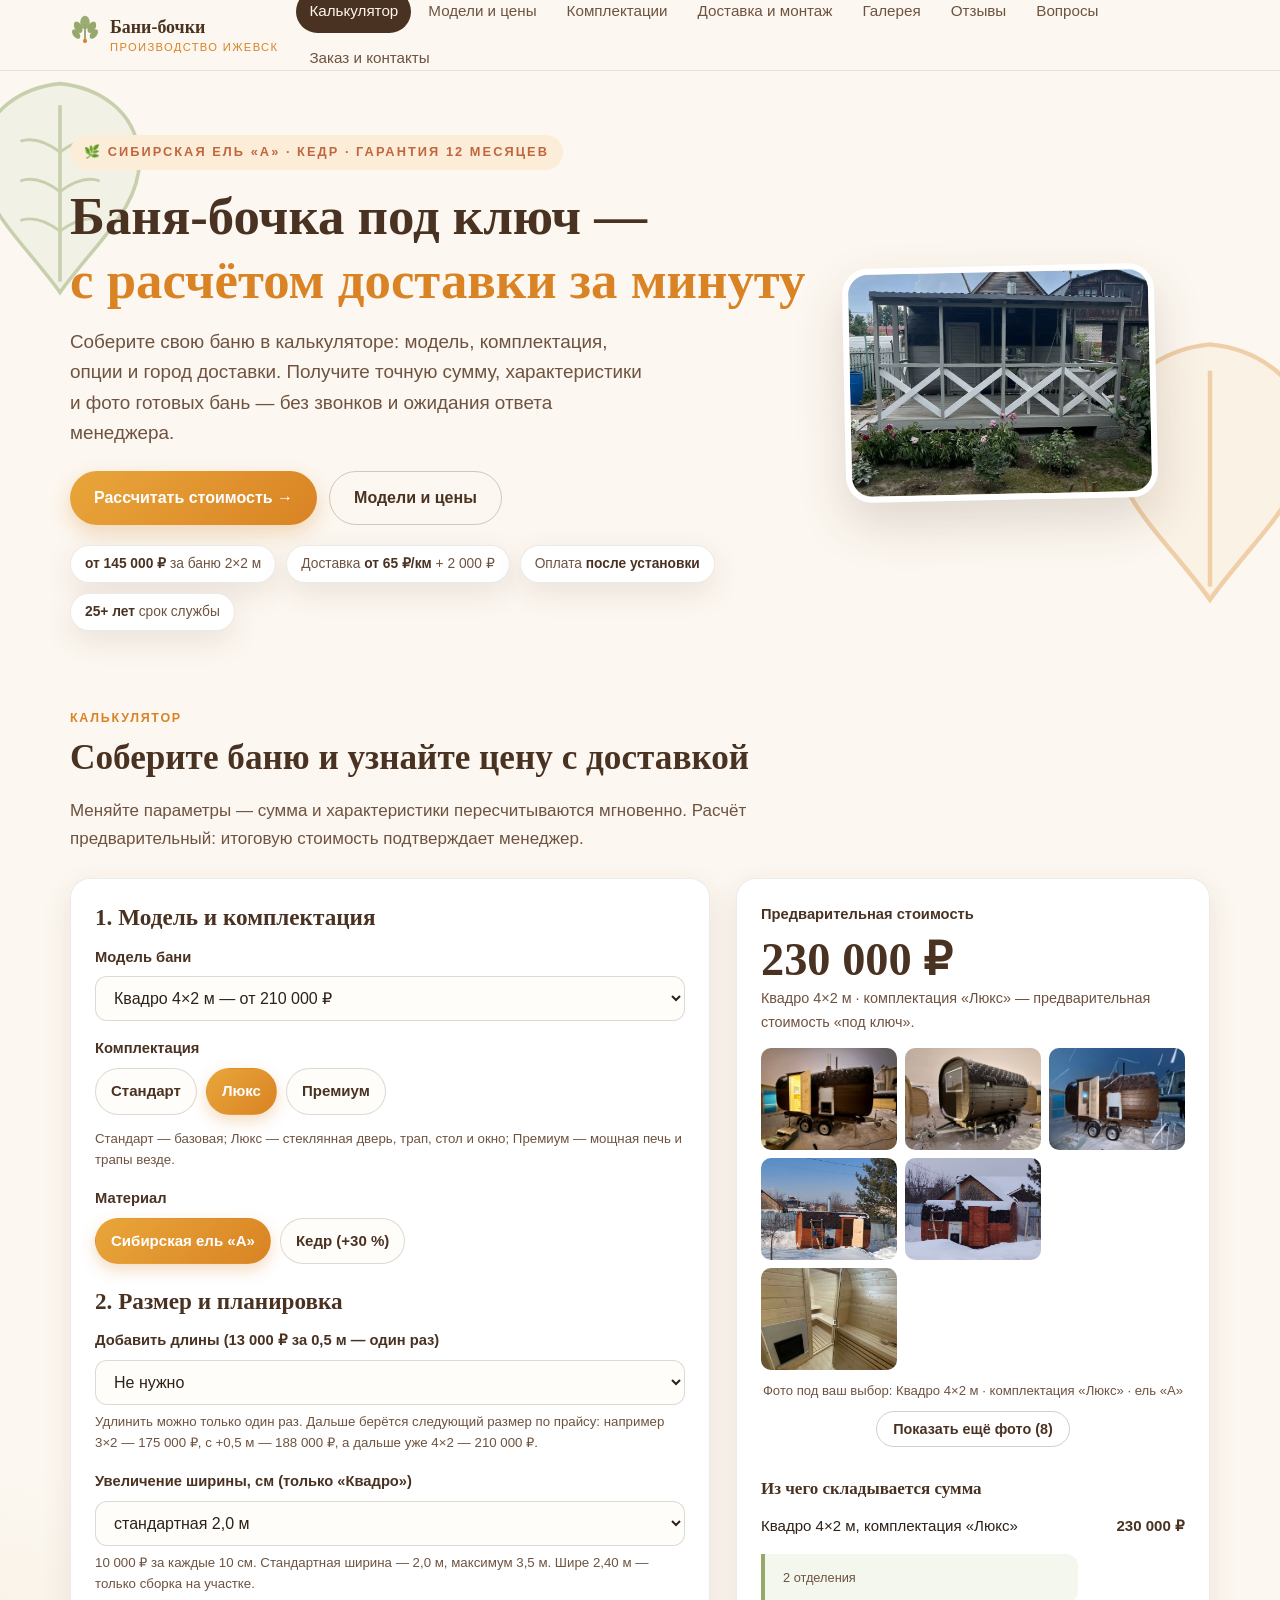
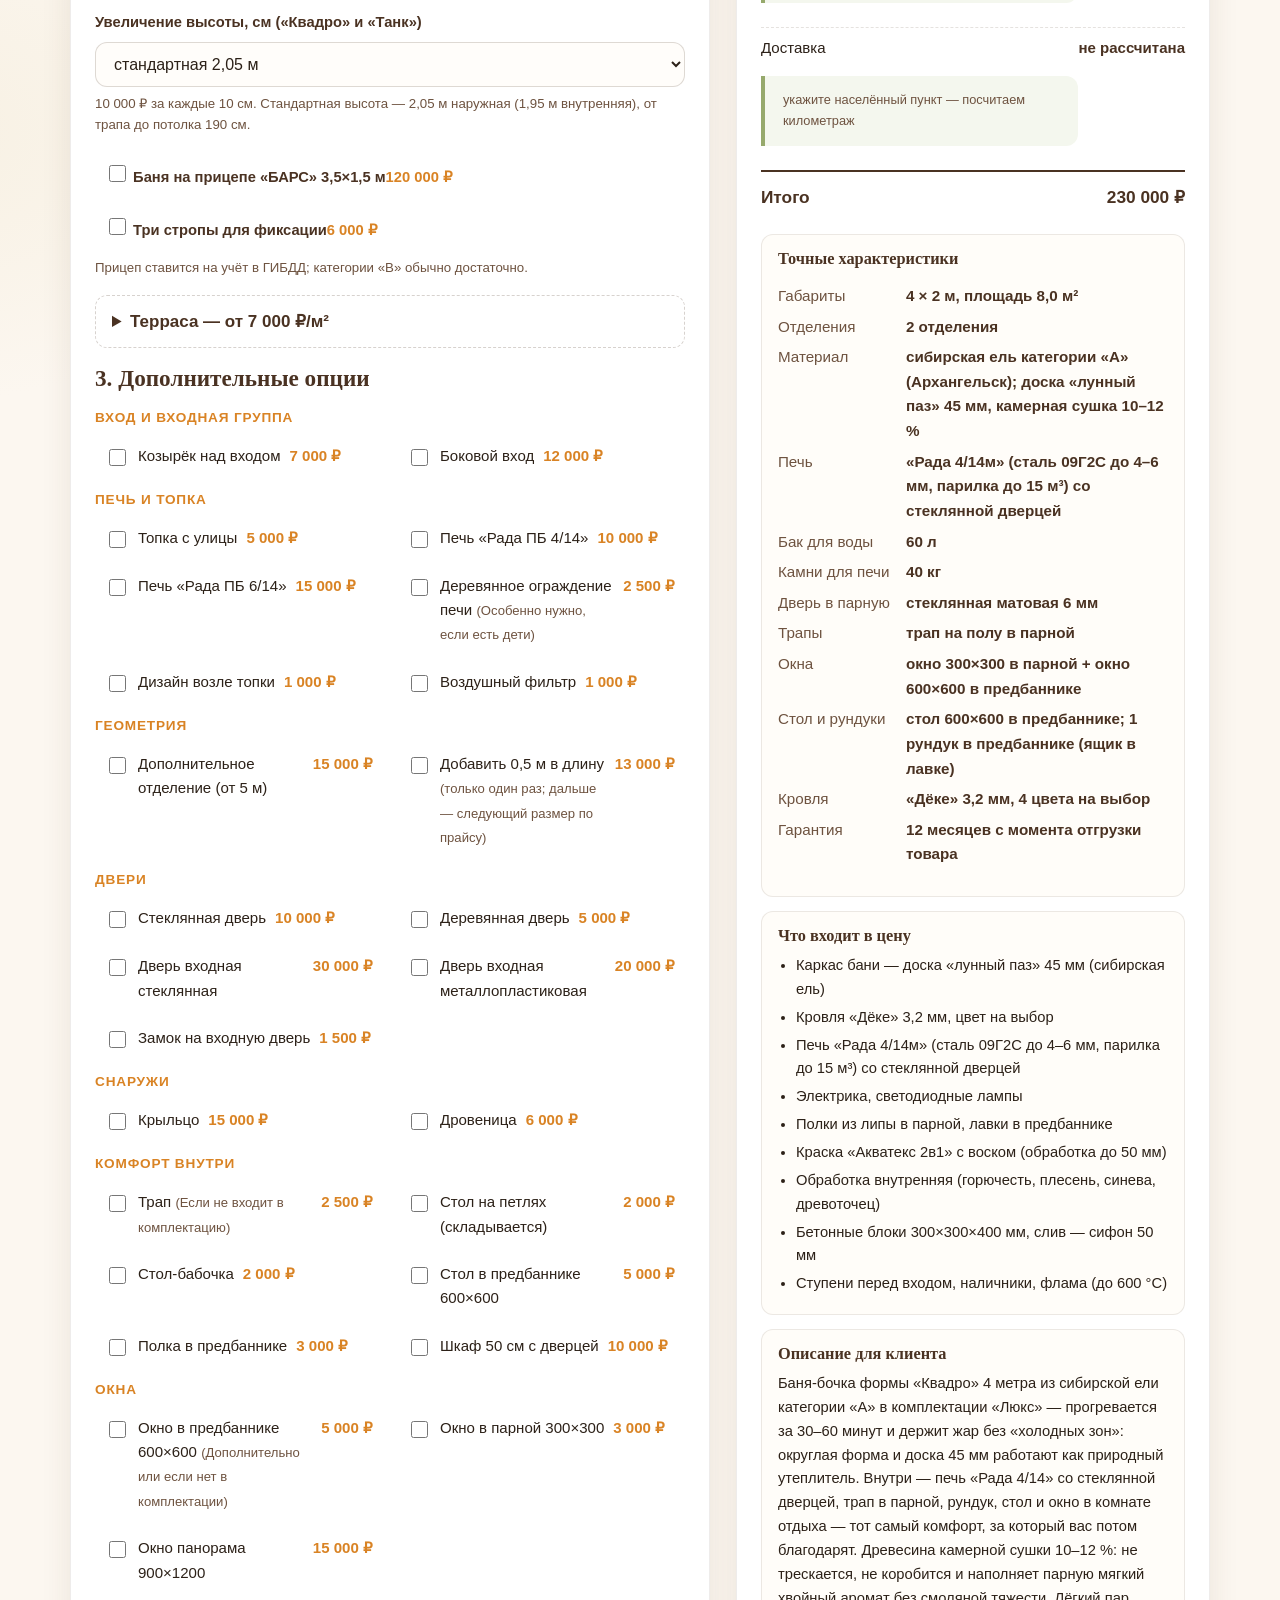
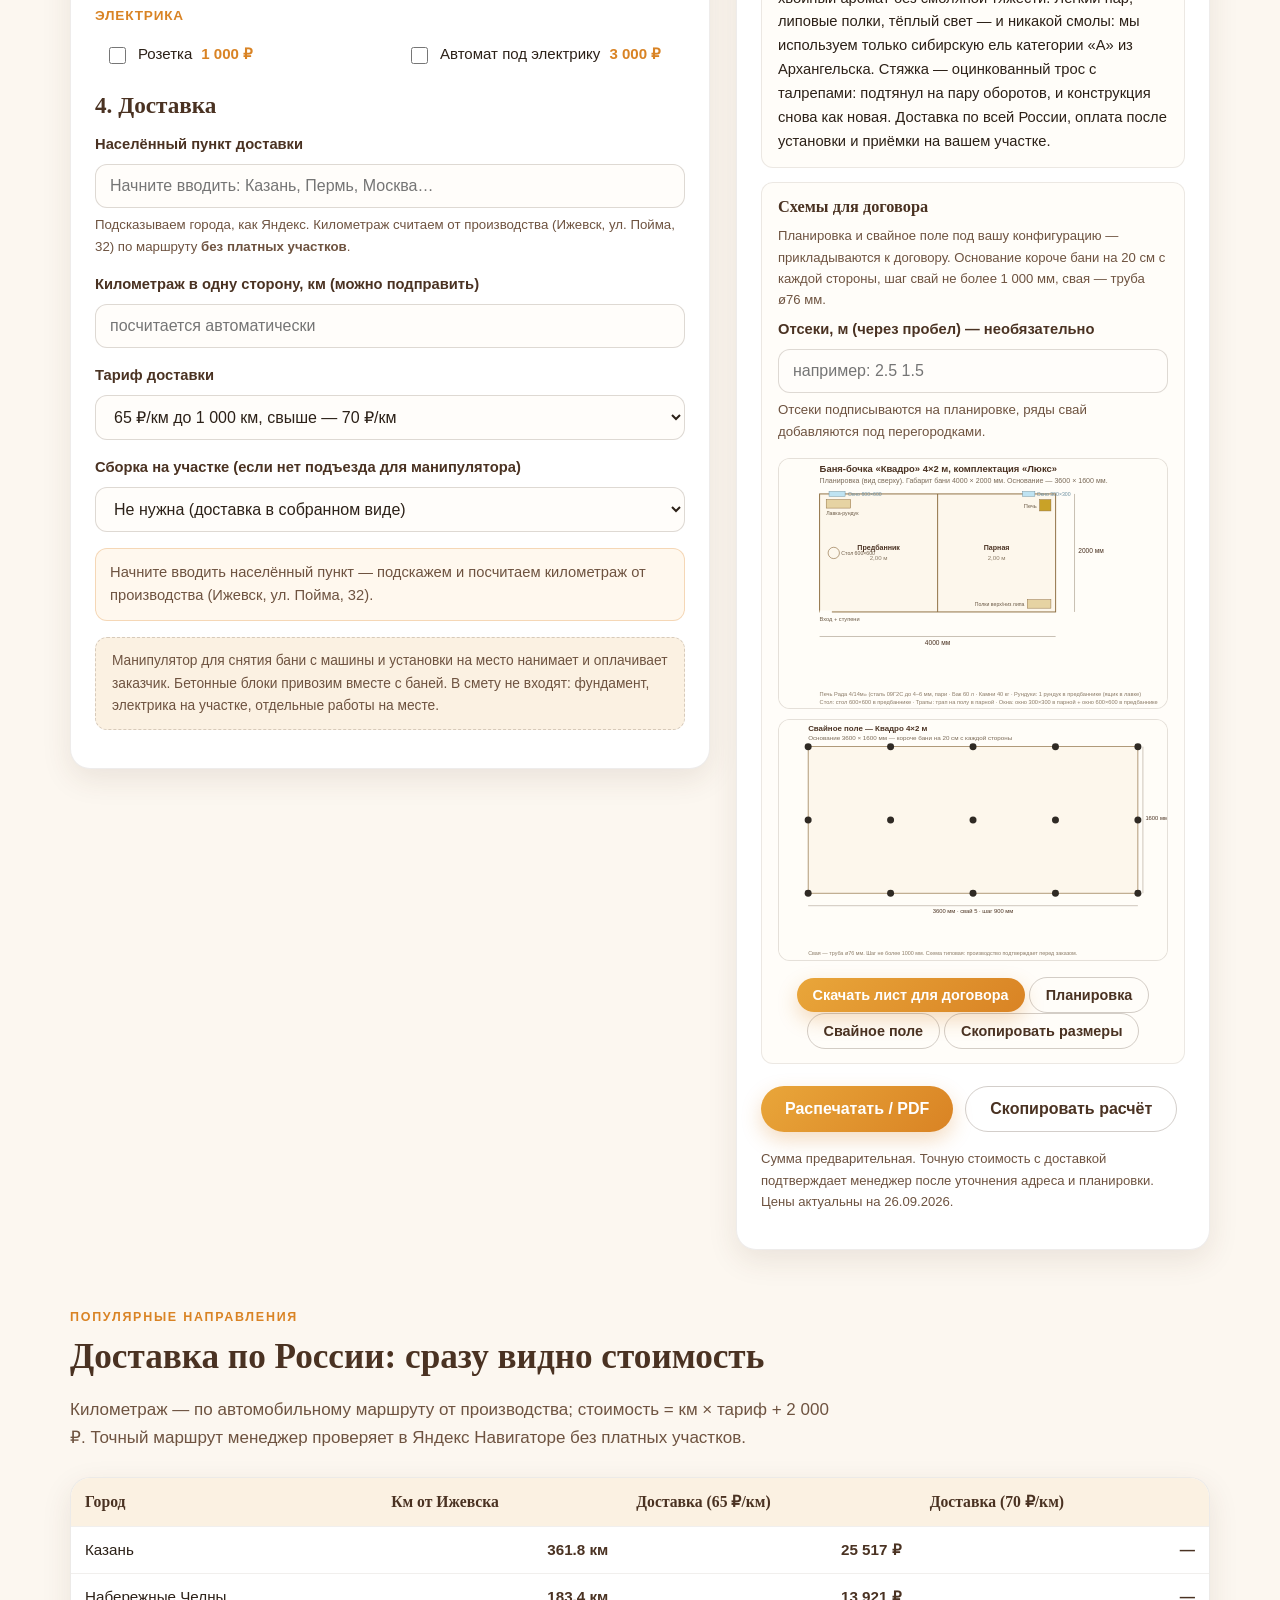
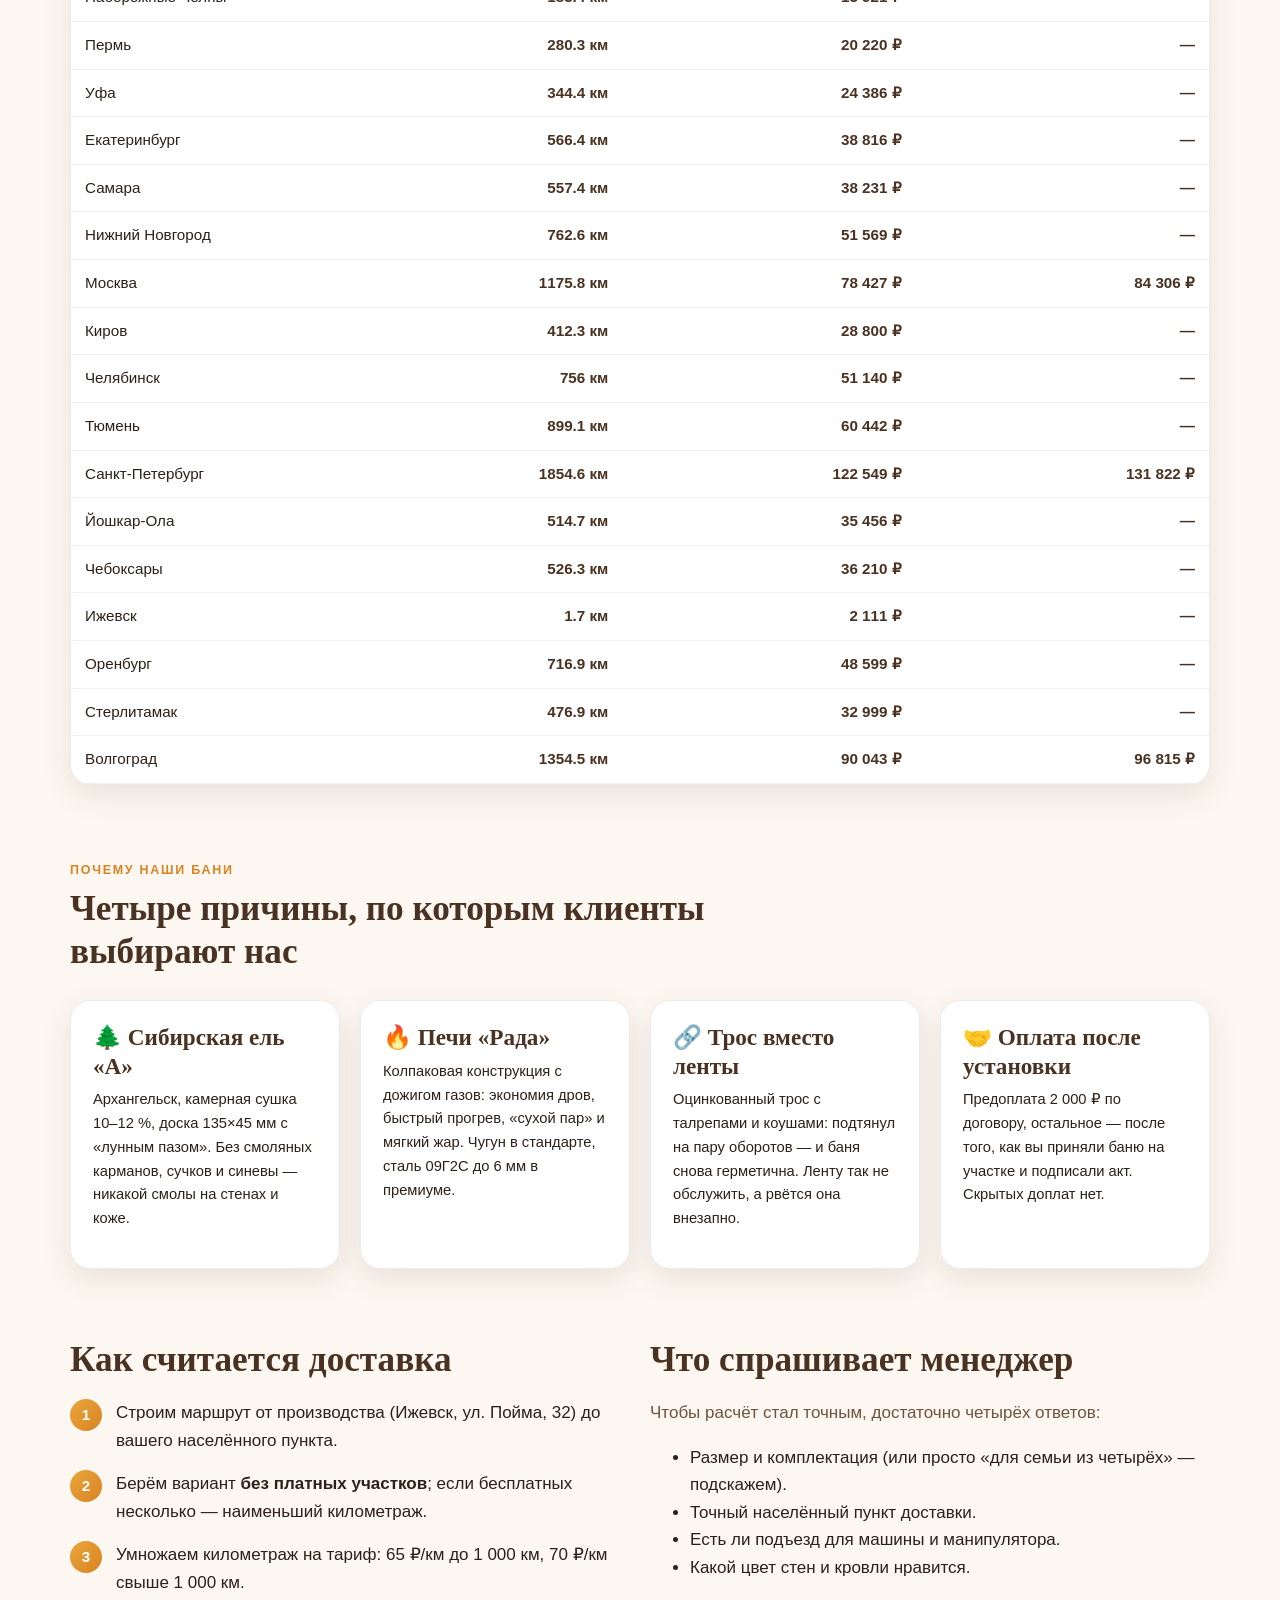
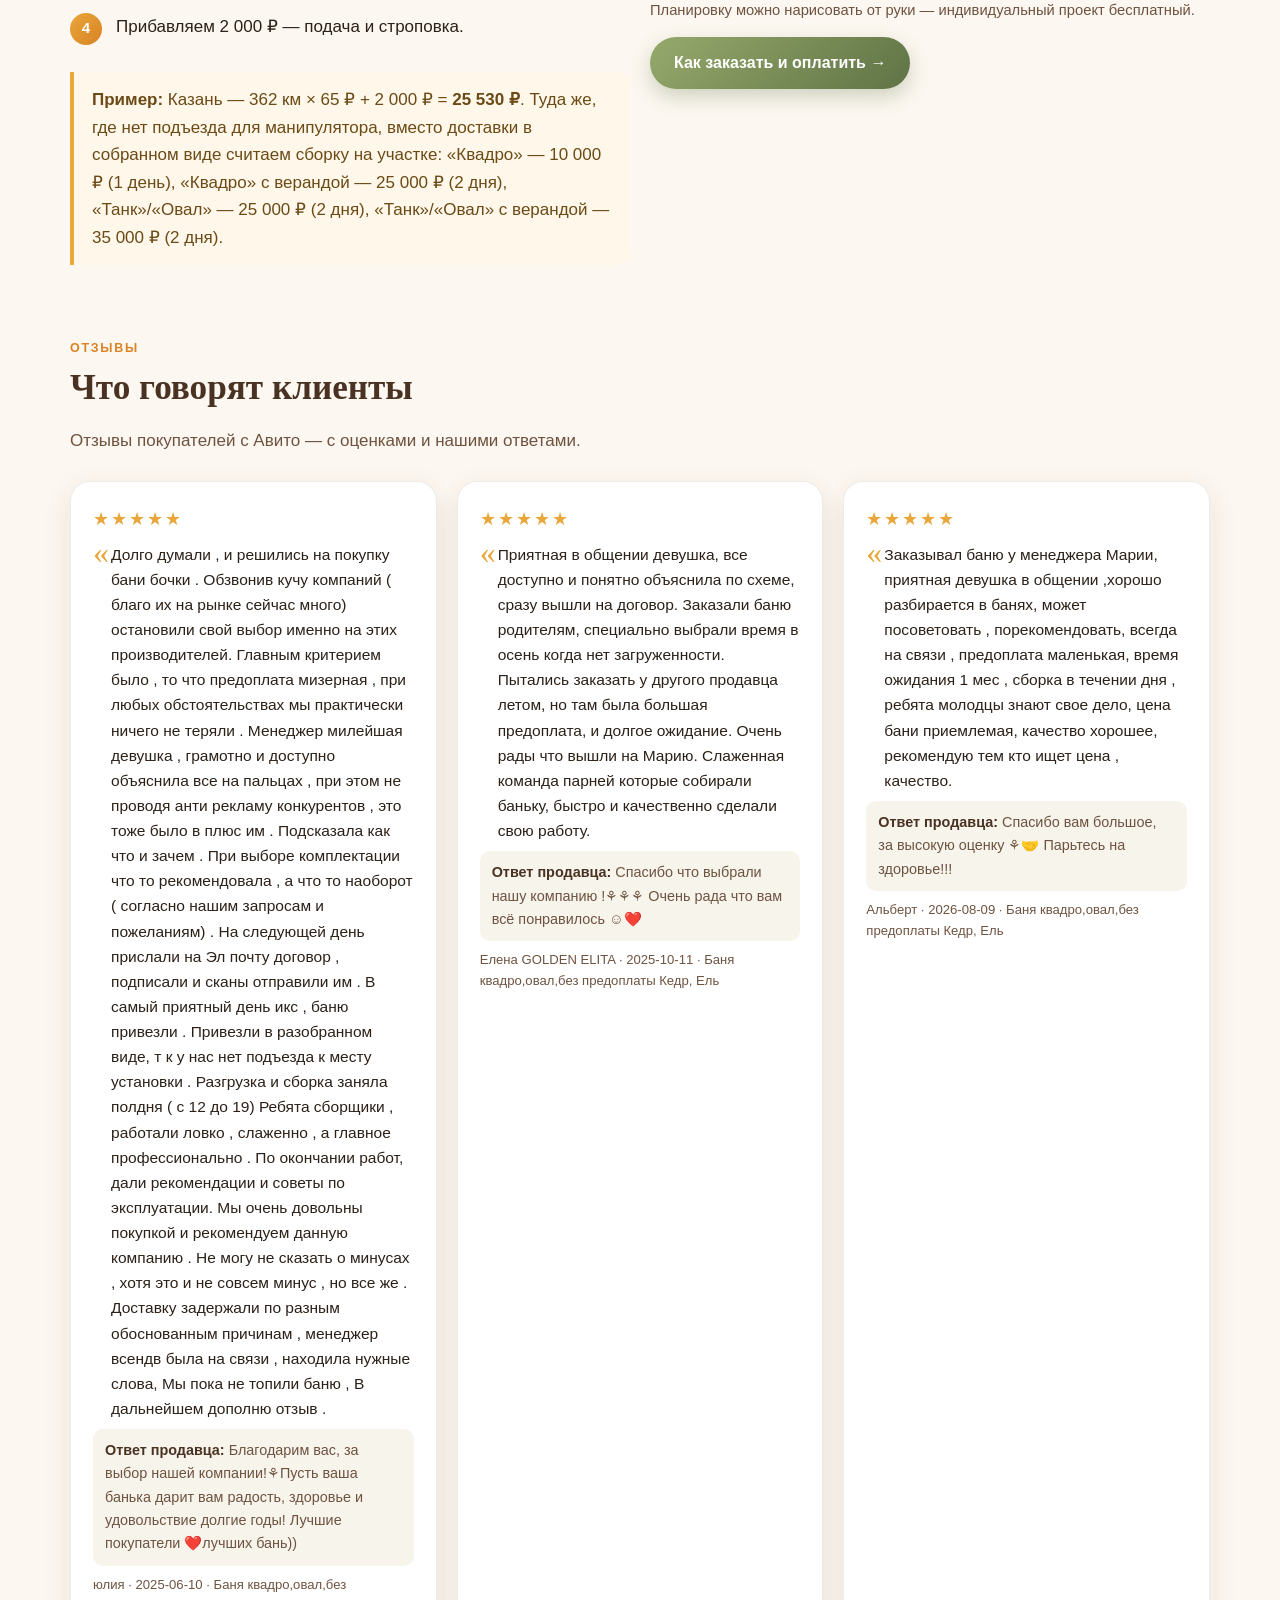
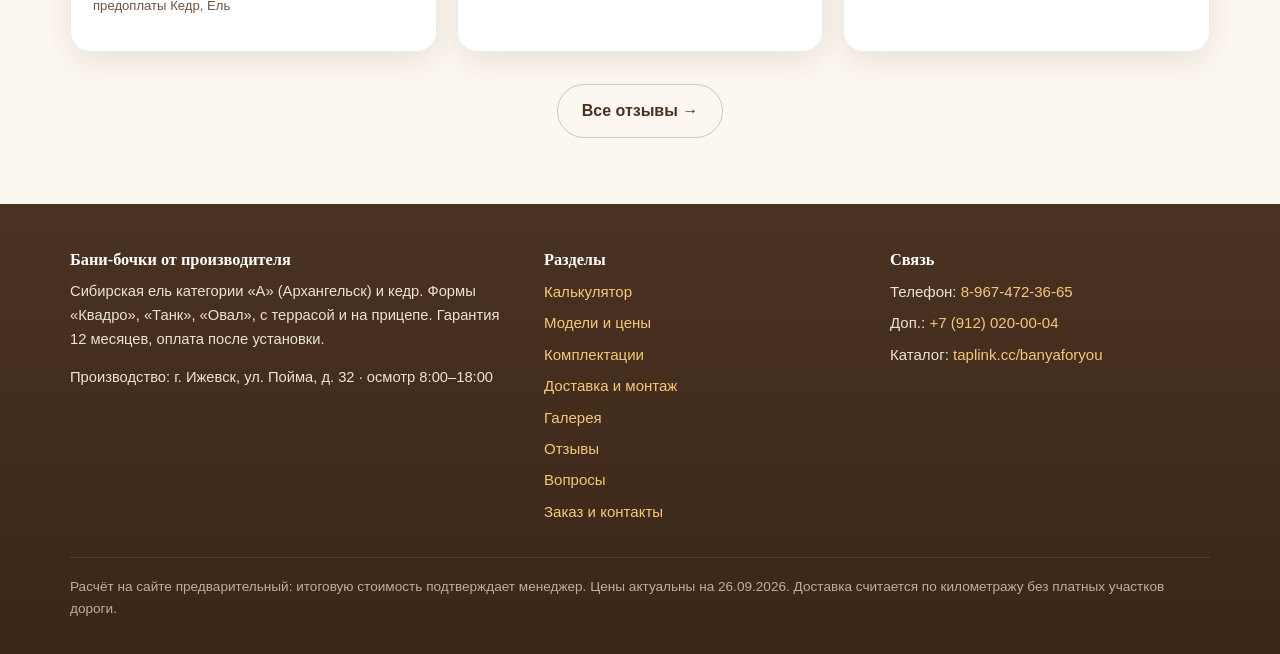
==== commit 9d07bc0d: "Схемы для договора: планировка + свайное поле одним листом (plan.js, блок в калькуляторе, стили)" ====
--- a/index.html
+++ b/index.html
@@ -6,7 +6,7 @@
 <meta name="robots" content="noindex, nofollow, noarchive, nosnippet">
 <meta name="description" content="Калькулятор бани-бочки от производителя: выберите модель, комплектацию и город — получите стоимость с доставкой.">
 <title>Калькулятор бани-бочки — производство Ижевск</title>
-<link rel="stylesheet" href="assets/css/style.css?v=10">
+<link rel="stylesheet" href="assets/css/style.css?v=11">
 <link rel="icon" href="data:image/svg+xml,<svg xmlns='http://www.w3.org/2000/svg' viewBox='0 0 100 100'><text y='.9em' font-size='90'>🌿</text></svg>">
 </head>
 <body>
@@ -176,17 +176,21 @@
         </div>
 
         <div class="card-mini" id="pileBlock">
-          <h4>Свайное поле — отдать заказчику</h4>
-          <p class="tiny muted" style="margin:0 0 8px">Если баня ставится на свои сваи — вот схема и размеры.
-            Основание короче бани на 20 см с каждой стороны, шаг свай не более 1 000 мм, свая — труба ø76 мм.</p>
+          <h4>Схемы для договора</h4>
+          <p class="tiny muted" style="margin:0 0 8px">Планировка и свайное поле под вашу конфигурацию —
+            прикладываются к договору. Основание короче бани на 20 см с каждой стороны, шаг свай не более 1 000 мм,
+            свая — труба ø76 мм.</p>
           <div class="field">
             <label for="pileSections">Отсеки, м (через пробел) — необязательно</label>
             <input type="text" id="pileSections" placeholder="например: 2.5 1.5">
-            <div class="hint">Ряды свай добавляются под перегородками отсеков — «сваи бьются под отсеки».</div>
-          </div>
+            <div class="hint">Отсеки подписываются на планировке, ряды свай добавляются под перегородками.</div>
+          </div>
+          <div class="plan-host" id="planHost"></div>
           <div class="pile-host" id="pileHost"></div>
           <div class="center mt1 no-print">
-            <button class="btn ghost sm" type="button" id="pileDownload">Скачать схему (SVG)</button>
+            <button class="btn sm" type="button" id="sheetDownload">Скачать лист для договора</button>
+            <button class="btn ghost sm" type="button" id="planDownload">Планировка</button>
+            <button class="btn ghost sm" type="button" id="pileDownload">Свайное поле</button>
             <button class="btn ghost sm" type="button" id="pileCopy">Скопировать размеры</button>
           </div>
         </div>
@@ -295,13 +299,14 @@
 </section>
 
 <script>window.__ASSETS_V = 1;</script>
-<script src="assets/js/config.js?v=10"></script>
-<script src="assets/js/data.js?v=10"></script>
-<script src="assets/js/layout.js?v=10"></script>
-<script src="assets/js/pile.js?v=10"></script>
-<script src="assets/js/geo.js?v=10"></script>
-<script src="assets/js/app.js?v=10"></script>
-<script src="assets/js/calc.js?v=10"></script>
+<script src="assets/js/config.js?v=11"></script>
+<script src="assets/js/data.js?v=11"></script>
+<script src="assets/js/layout.js?v=11"></script>
+<script src="assets/js/pile.js?v=11"></script>
+<script src="assets/js/plan.js?v=11"></script>
+<script src="assets/js/geo.js?v=11"></script>
+<script src="assets/js/app.js?v=11"></script>
+<script src="assets/js/calc.js?v=11"></script>
 <script>
 /* таблица популярных направлений */
 (function(){
--- a/assets/css/style.css
+++ b/assets/css/style.css
@@ -362,11 +362,12 @@
   font-size:.9rem; color:var(--brown-soft)}
 .review .rev-answer b{color:var(--brown)}
 
-/* ── свайное поле ──────────────────────────────────────────────────────── */
-.pile-host{margin-top:10px; border:1px solid rgba(74,50,34,.14); border-radius:12px;
+/* ── свайное поле и планировка ─────────────────────────────────────────── */
+.pile-host,.plan-host{margin-top:10px; border:1px solid rgba(74,50,34,.14); border-radius:12px;
   overflow:hidden; background:#fffdf8}
-.pile-host svg{display:block; width:100%; height:auto}
+.pile-host svg,.plan-host svg{display:block; width:100%; height:auto}
+.plan-host{margin-bottom:6px}
 @media print{
   #pileBlock{break-inside:avoid; page-break-inside:avoid}
-  .pile-host{border-color:#bbb}
-}
+  .pile-host,.plan-host{border-color:#bbb}
+}
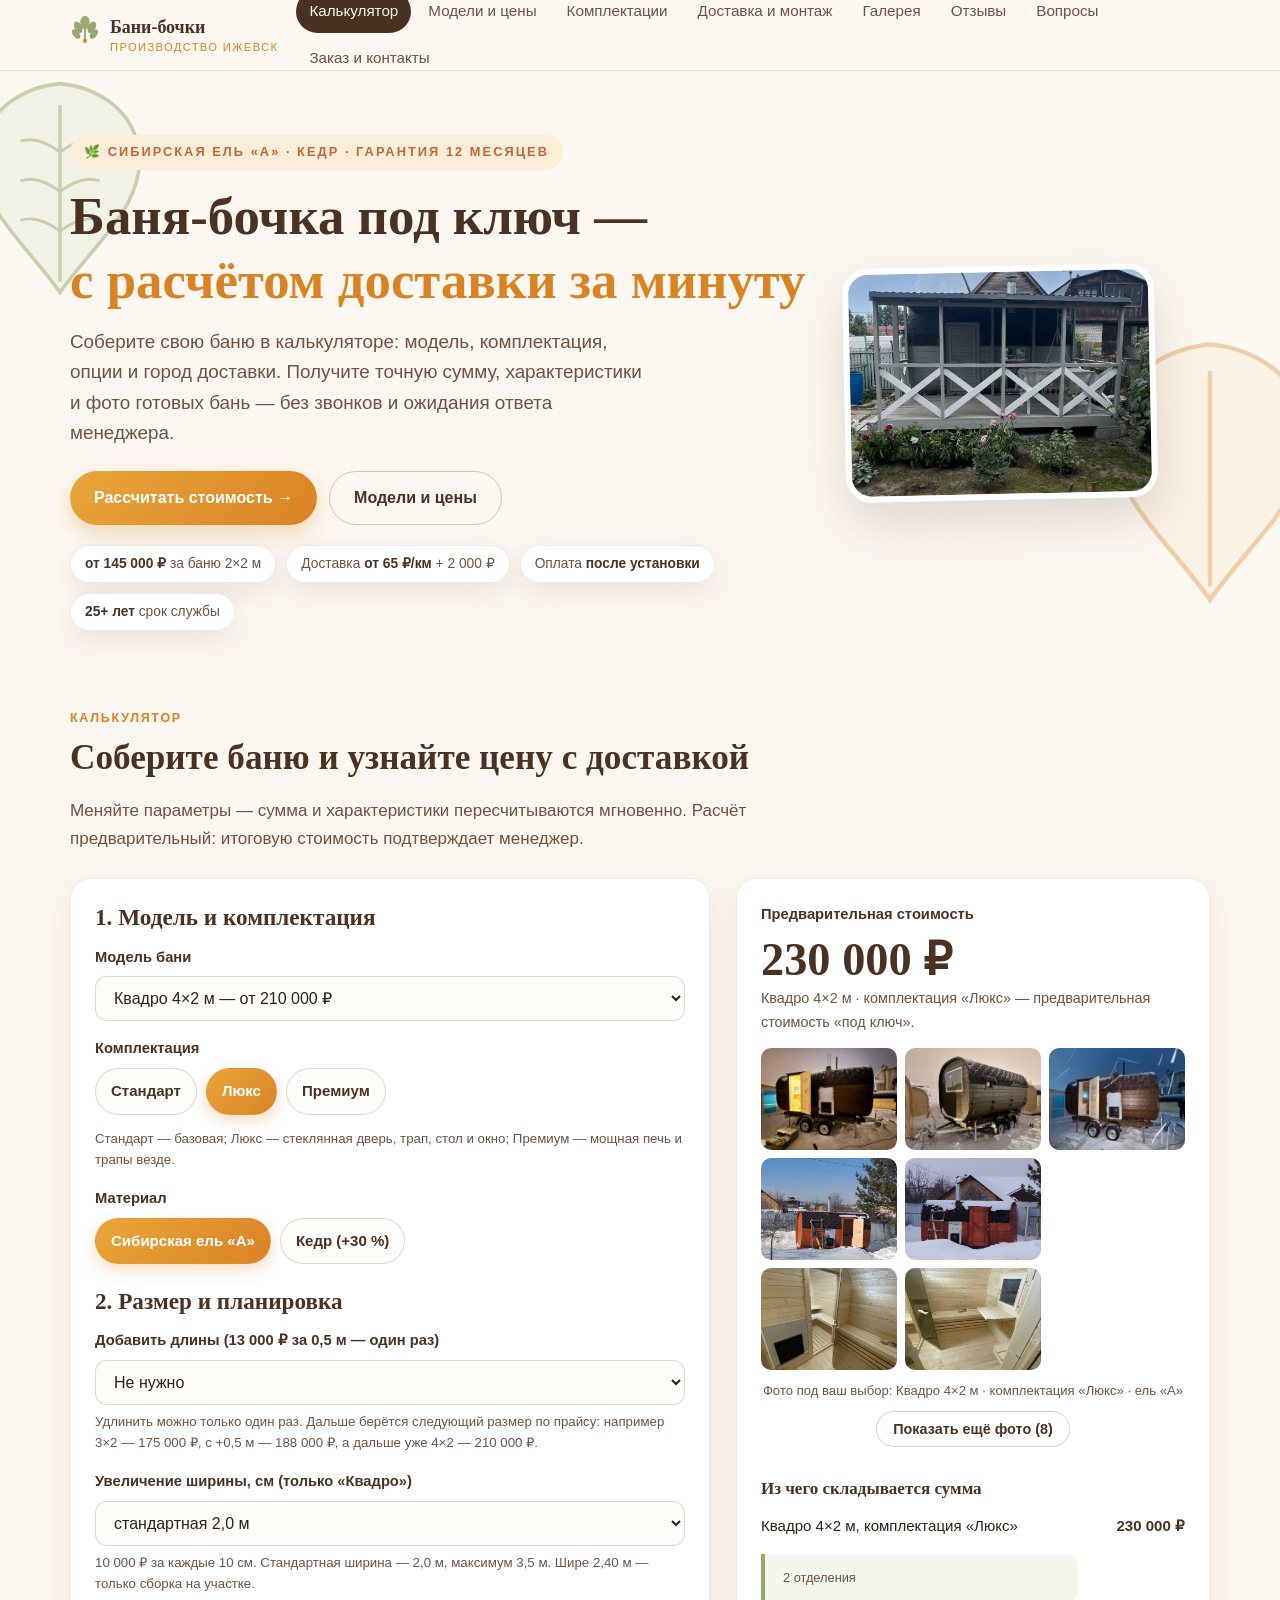
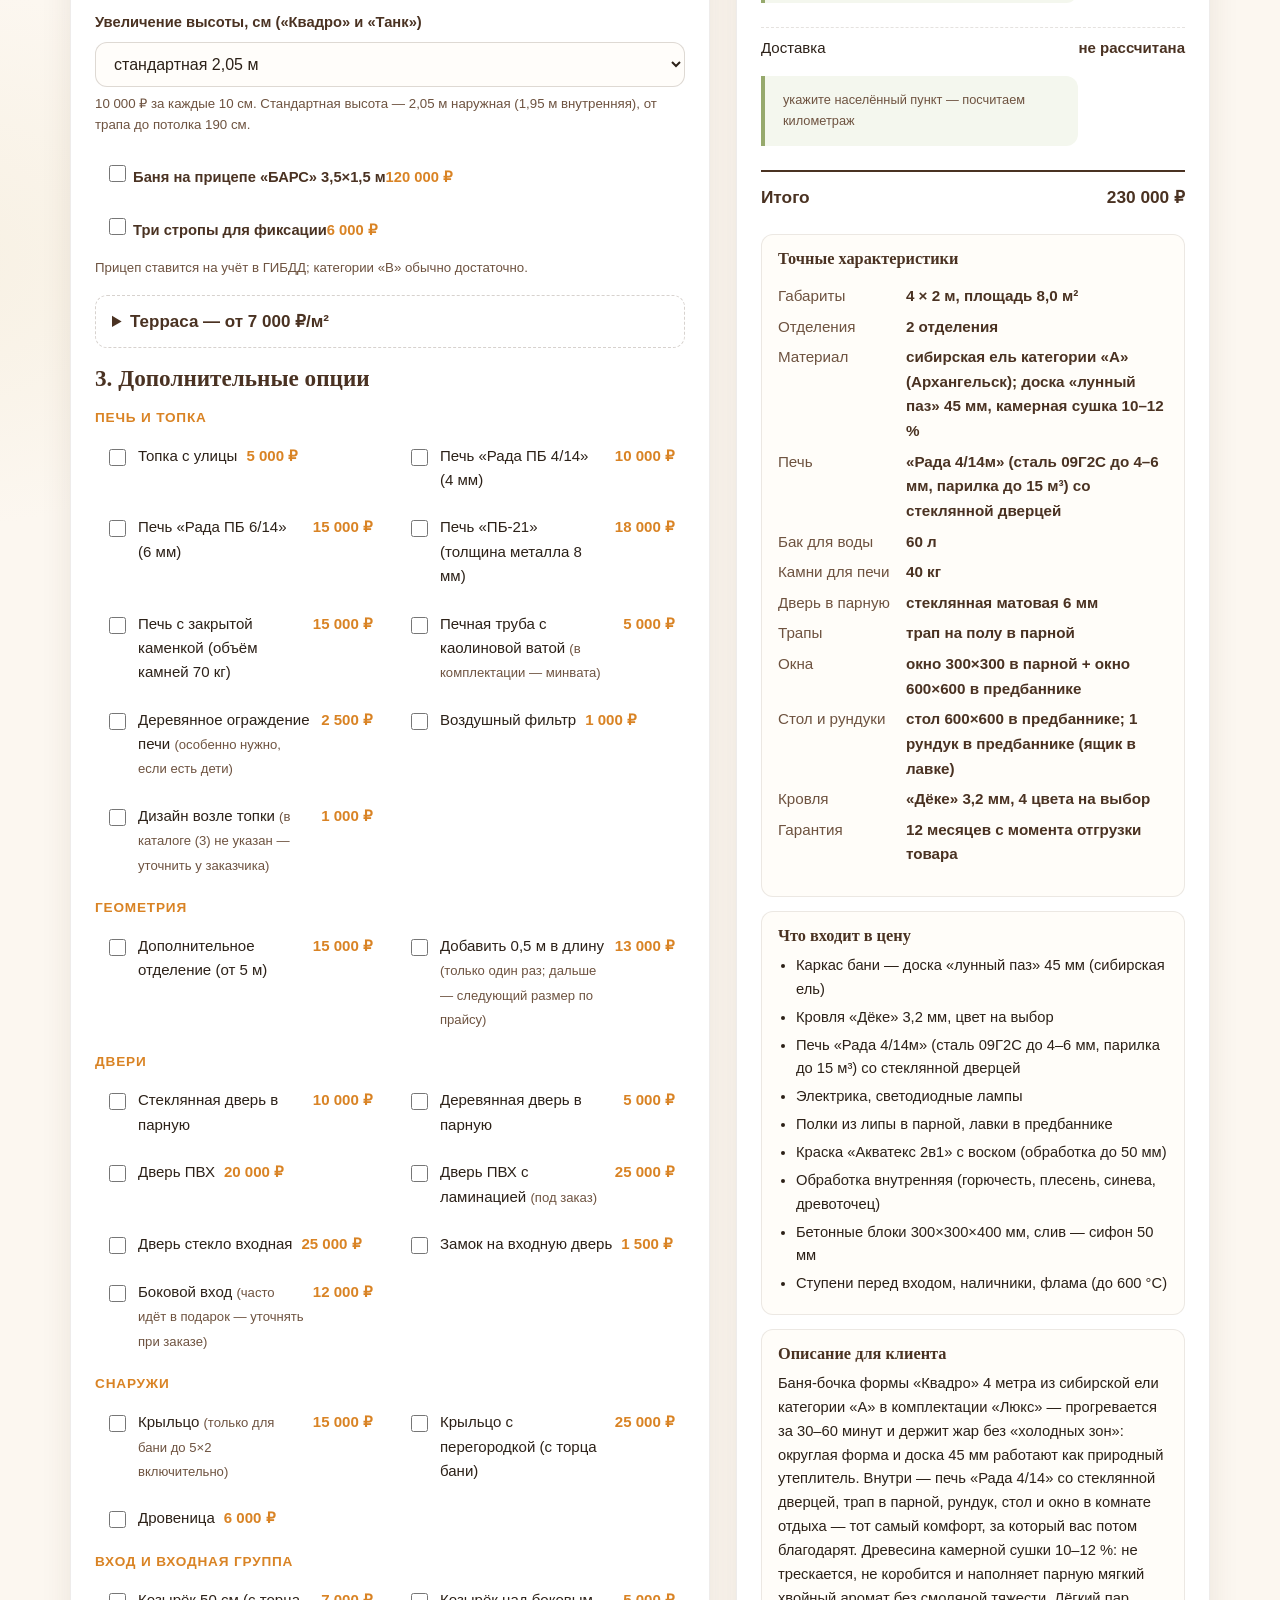
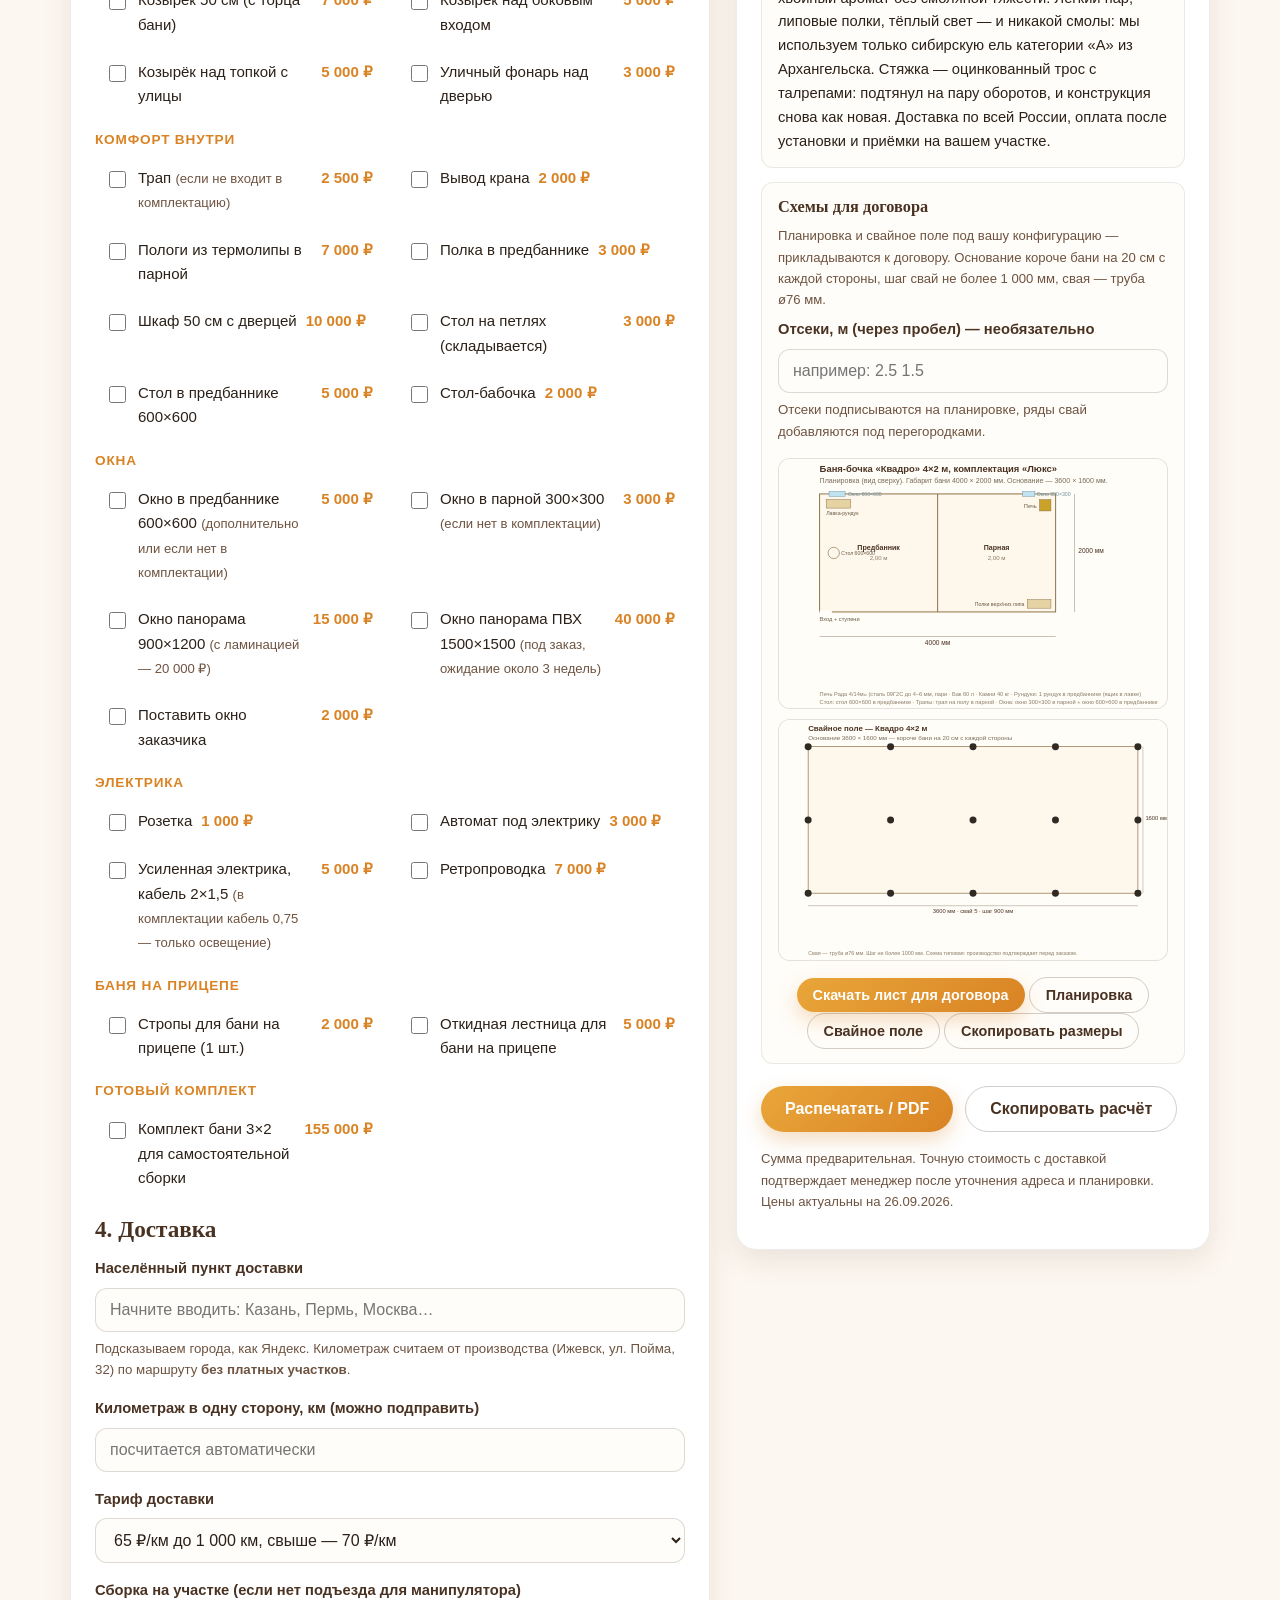
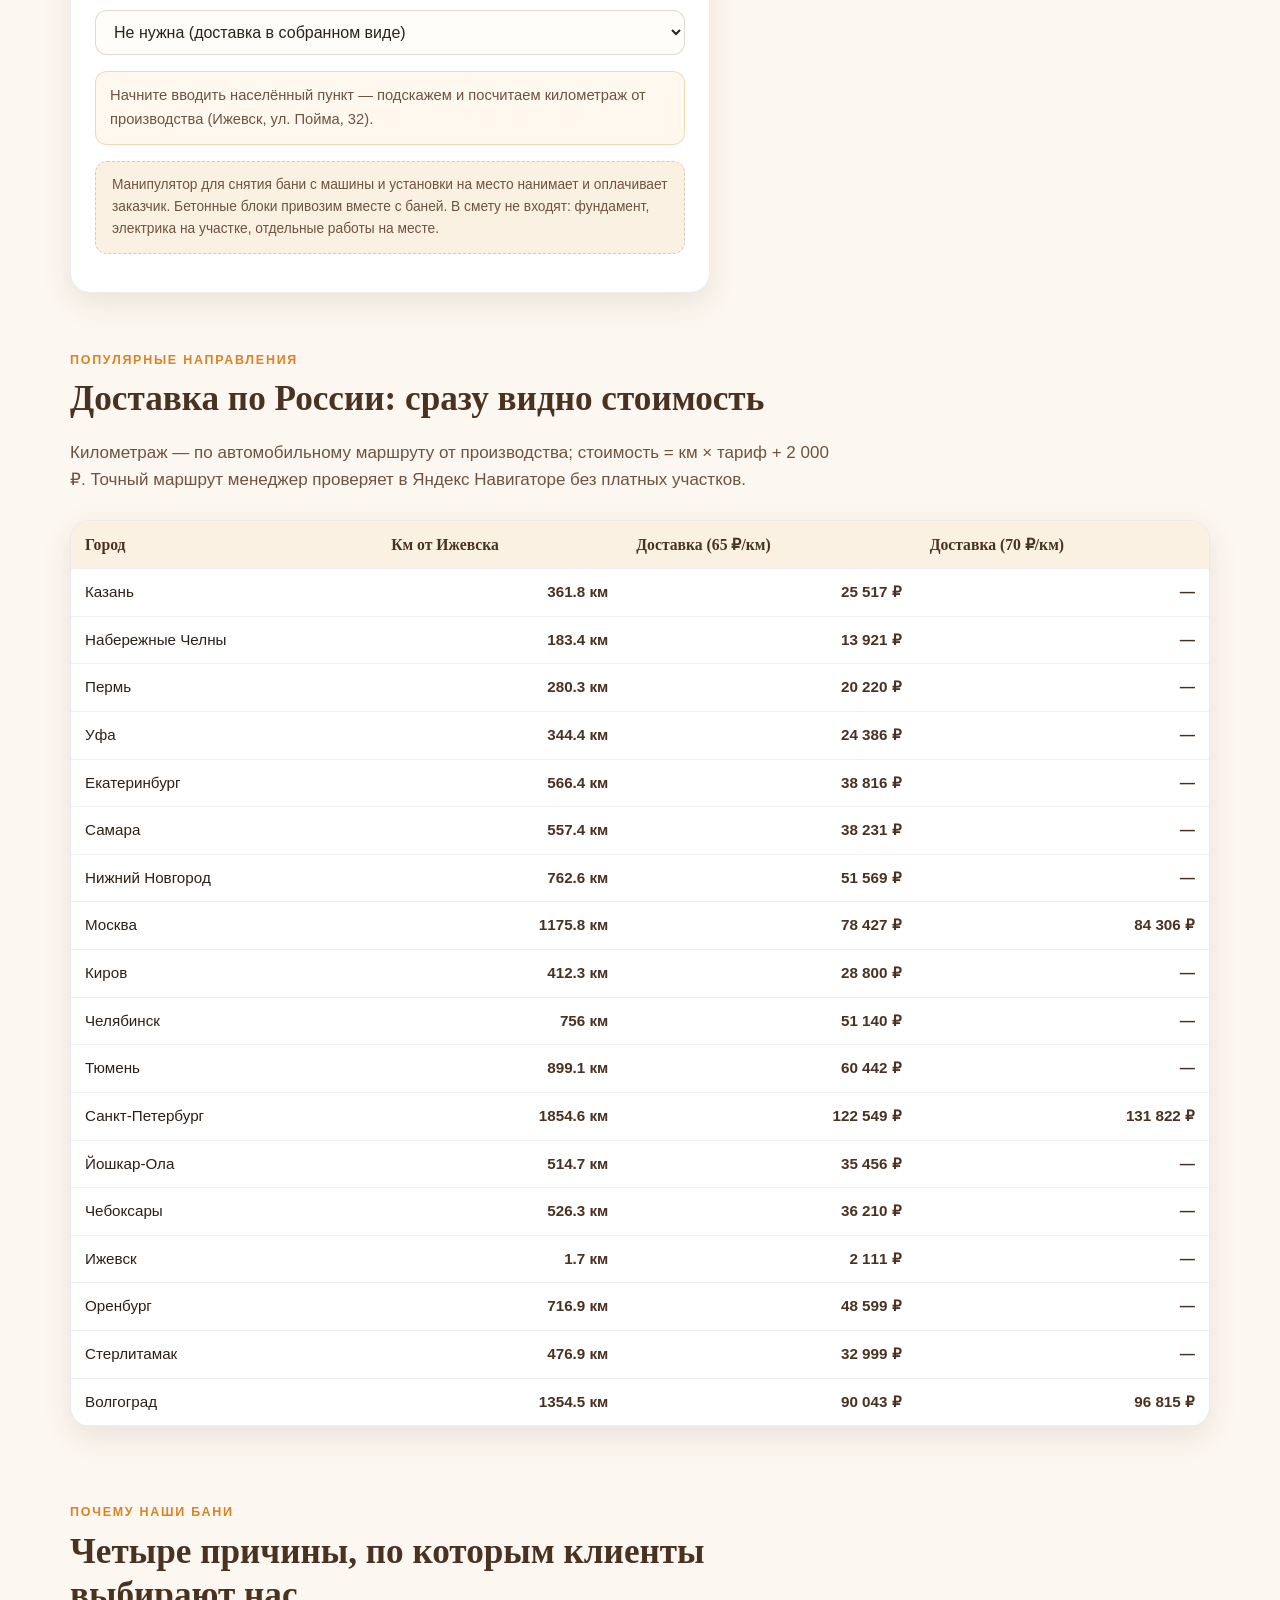
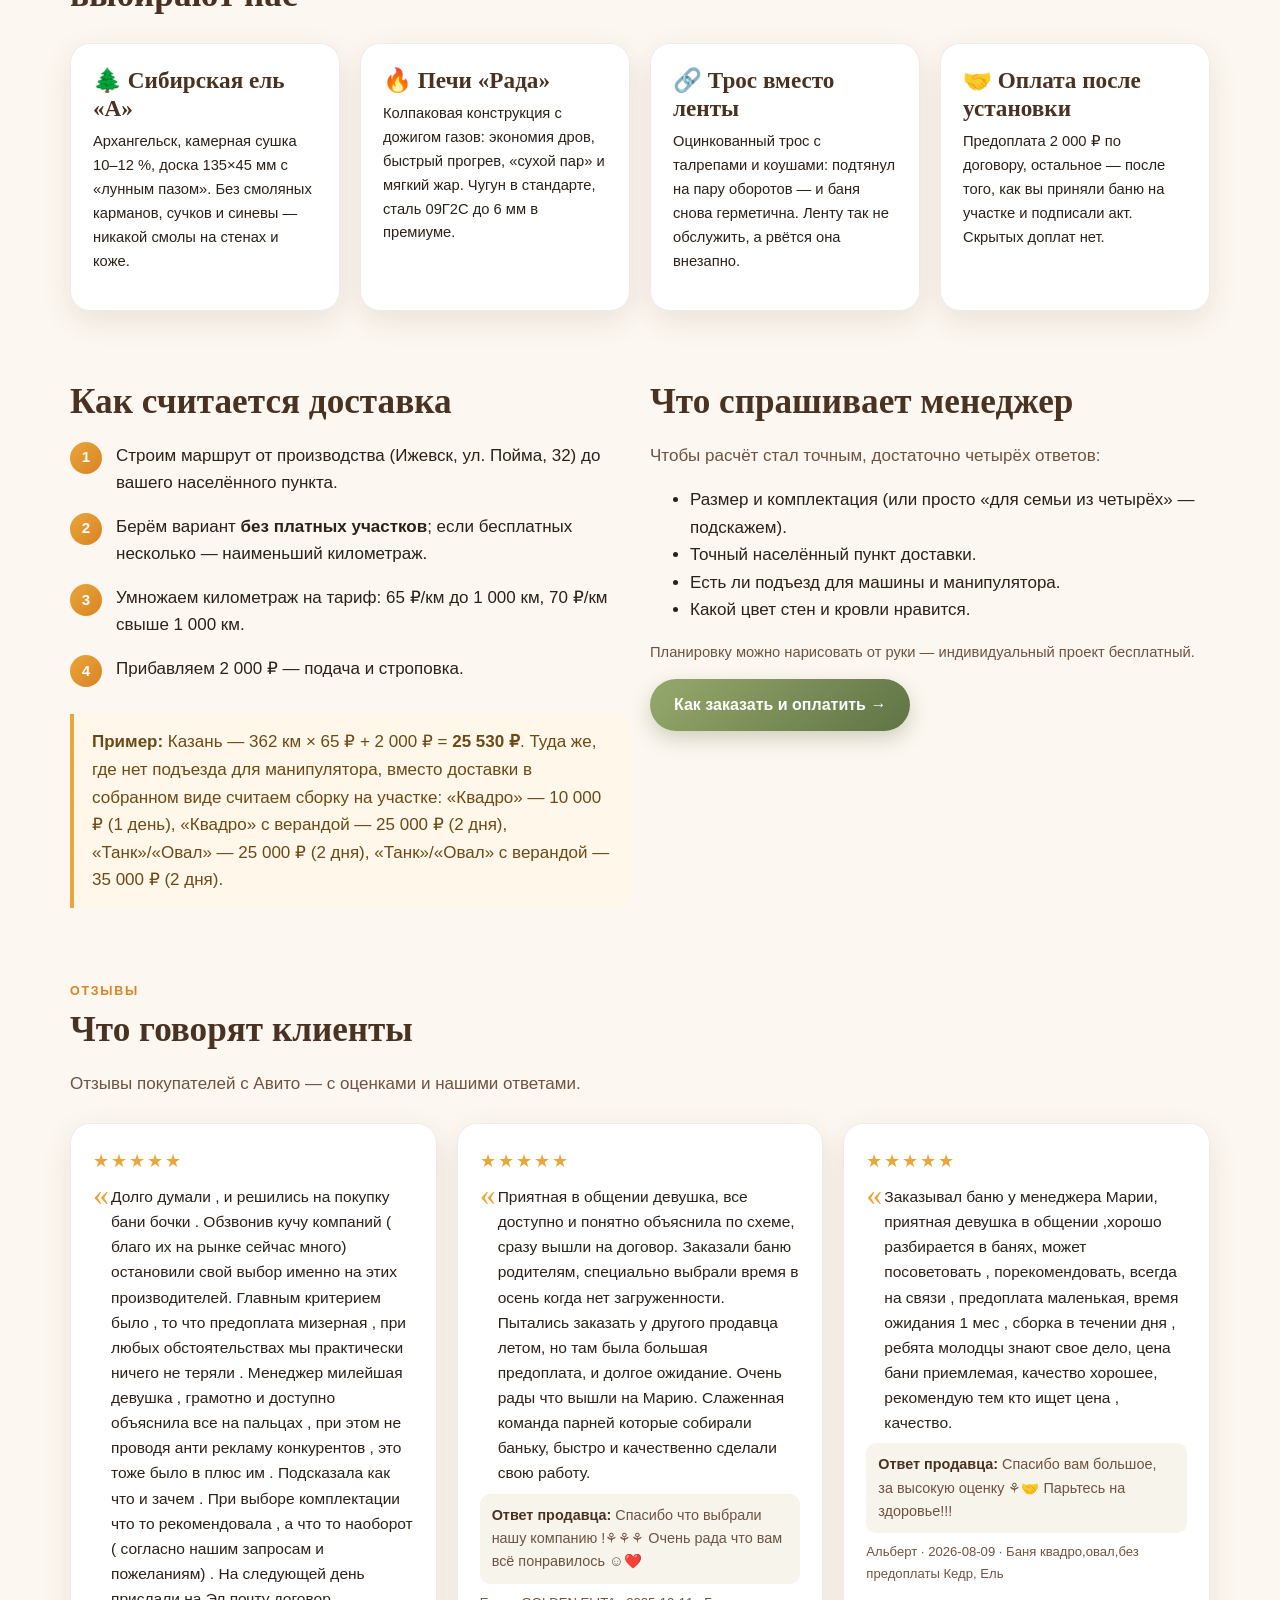
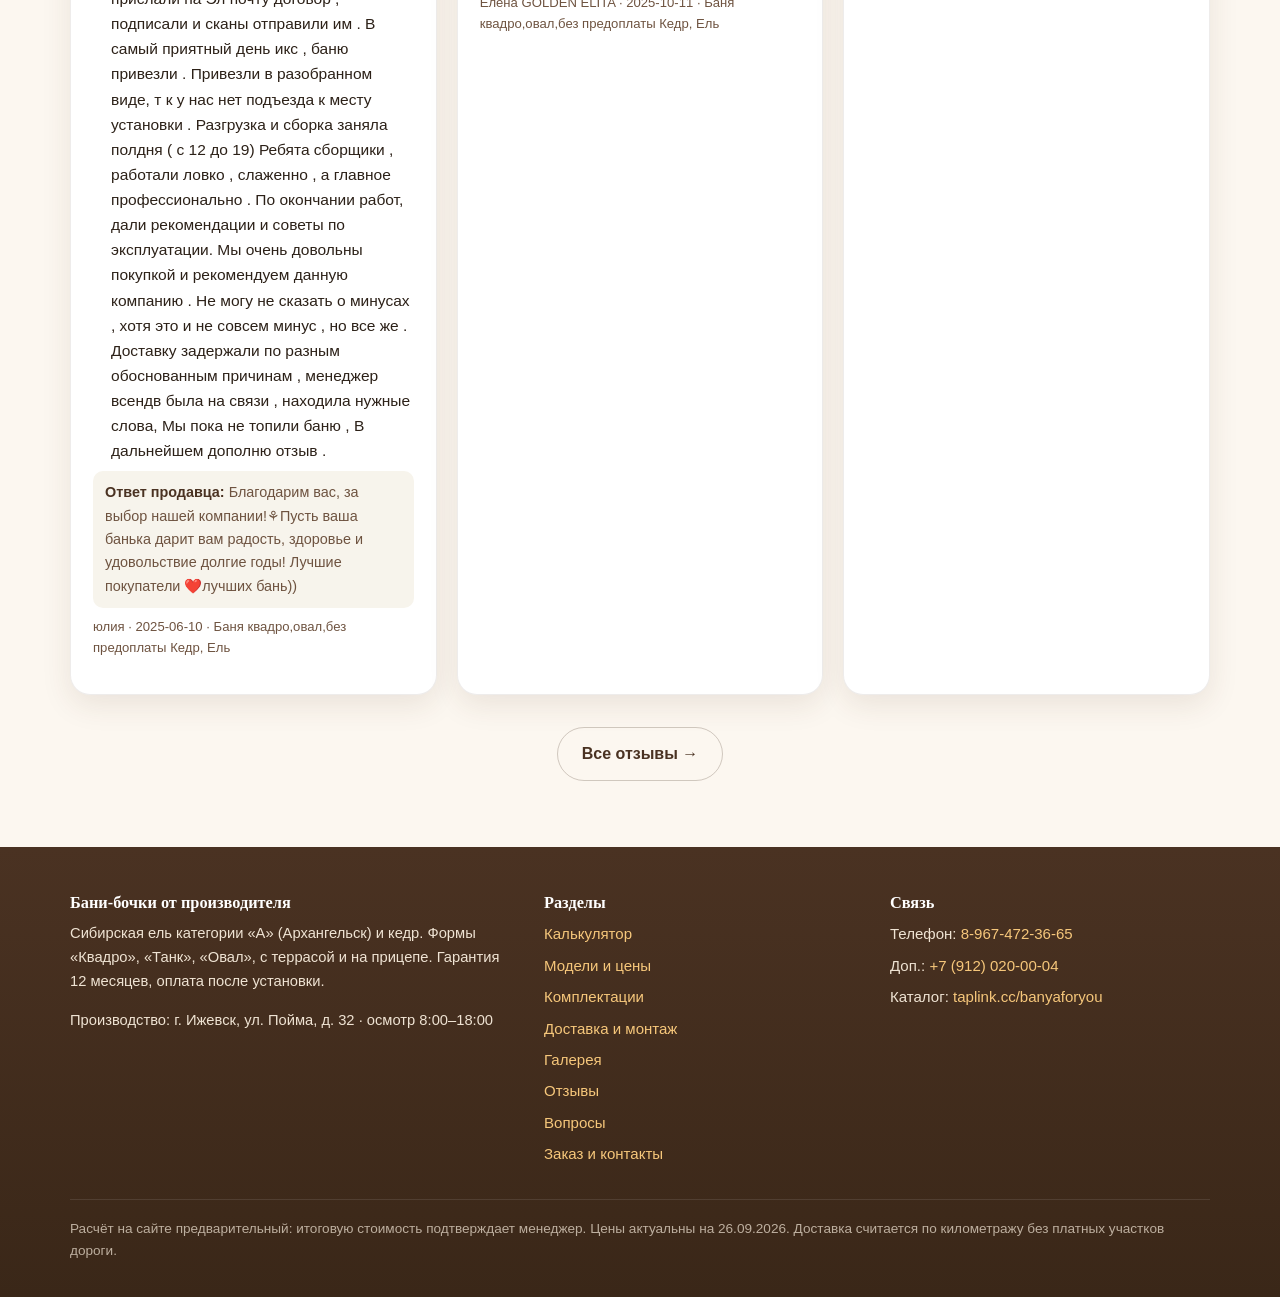
==== commit 0b434361: "Допы из каталога (3): 50 позиций, новые группы, стол на петлях 3000, дверь стекло 25000" ====
--- a/index.html
+++ b/index.html
@@ -6,7 +6,7 @@
 <meta name="robots" content="noindex, nofollow, noarchive, nosnippet">
 <meta name="description" content="Калькулятор бани-бочки от производителя: выберите модель, комплектацию и город — получите стоимость с доставкой.">
 <title>Калькулятор бани-бочки — производство Ижевск</title>
-<link rel="stylesheet" href="assets/css/style.css?v=11">
+<link rel="stylesheet" href="assets/css/style.css?v=12">
 <link rel="icon" href="data:image/svg+xml,<svg xmlns='http://www.w3.org/2000/svg' viewBox='0 0 100 100'><text y='.9em' font-size='90'>🌿</text></svg>">
 </head>
 <body>
@@ -299,14 +299,14 @@
 </section>
 
 <script>window.__ASSETS_V = 1;</script>
-<script src="assets/js/config.js?v=11"></script>
-<script src="assets/js/data.js?v=11"></script>
-<script src="assets/js/layout.js?v=11"></script>
-<script src="assets/js/pile.js?v=11"></script>
-<script src="assets/js/plan.js?v=11"></script>
-<script src="assets/js/geo.js?v=11"></script>
-<script src="assets/js/app.js?v=11"></script>
-<script src="assets/js/calc.js?v=11"></script>
+<script src="assets/js/config.js?v=12"></script>
+<script src="assets/js/data.js?v=12"></script>
+<script src="assets/js/layout.js?v=12"></script>
+<script src="assets/js/pile.js?v=12"></script>
+<script src="assets/js/plan.js?v=12"></script>
+<script src="assets/js/geo.js?v=12"></script>
+<script src="assets/js/app.js?v=12"></script>
+<script src="assets/js/calc.js?v=12"></script>
 <script>
 /* таблица популярных направлений */
 (function(){
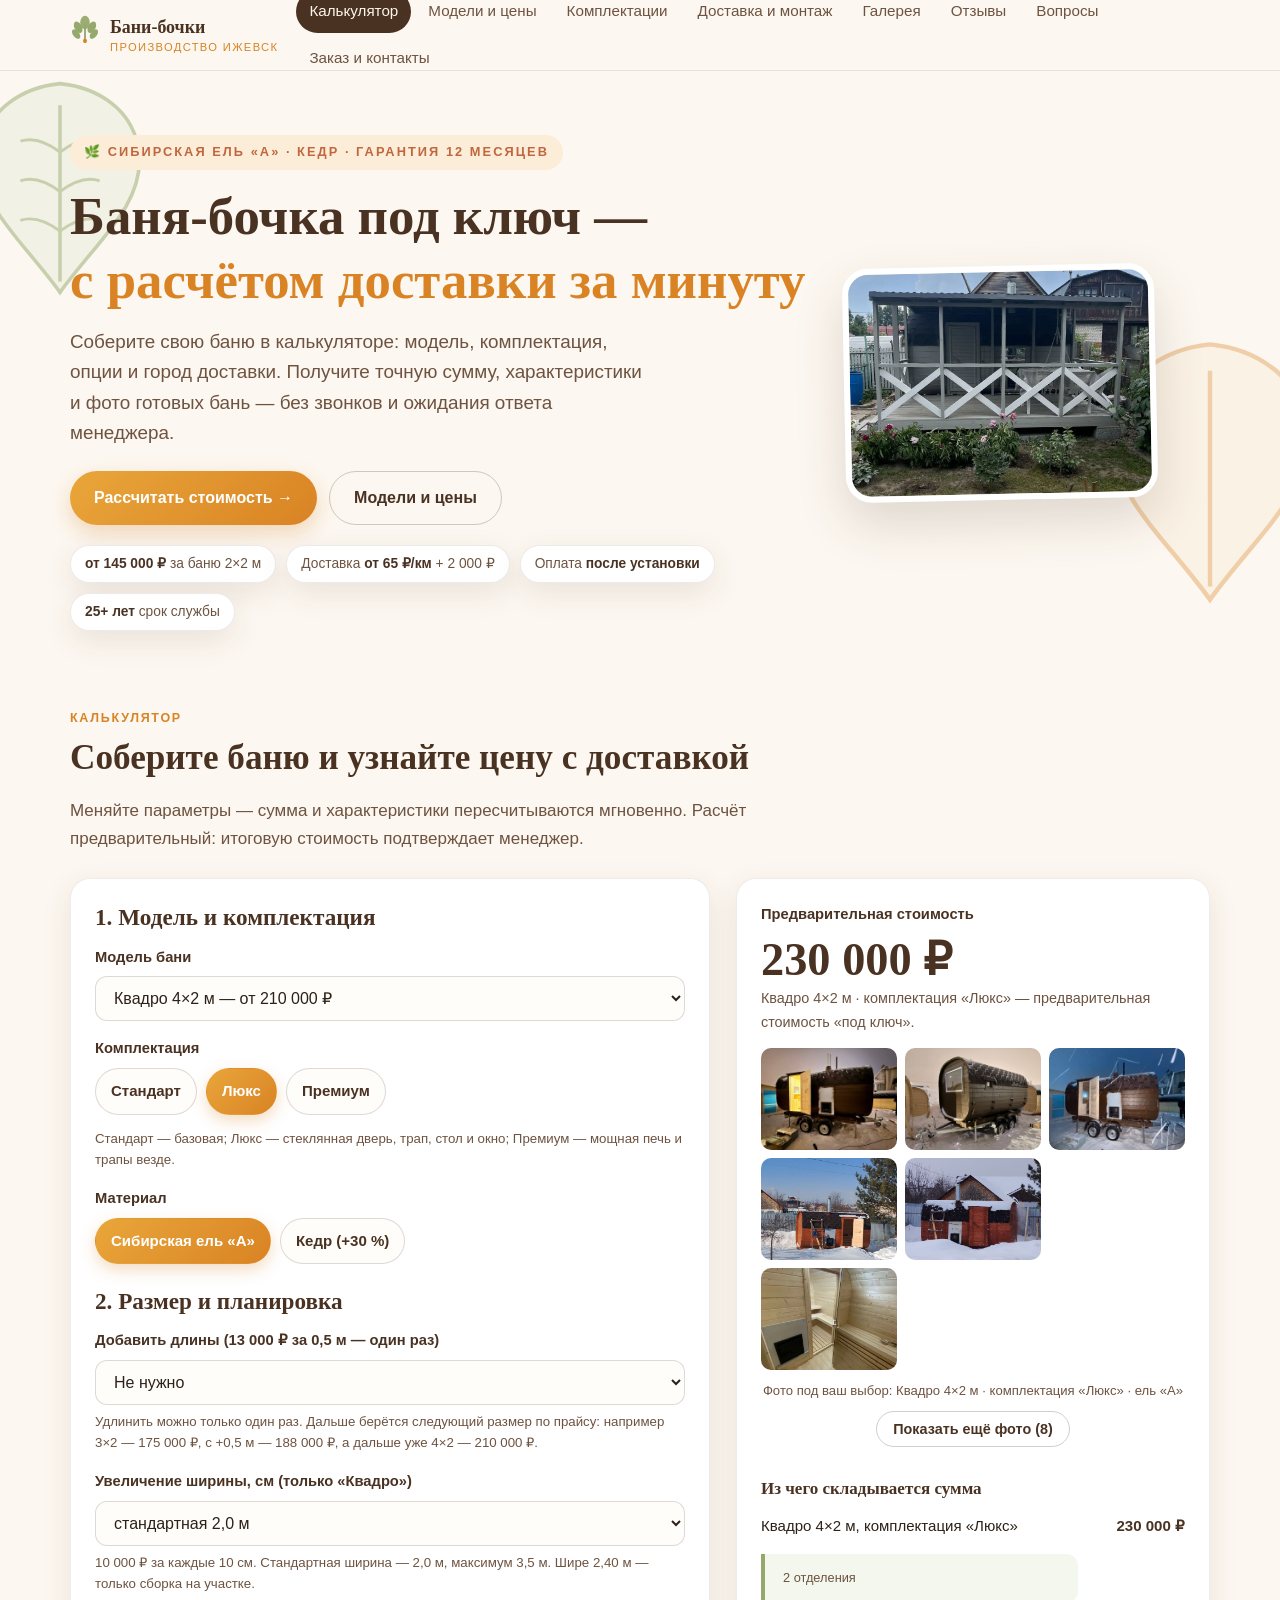
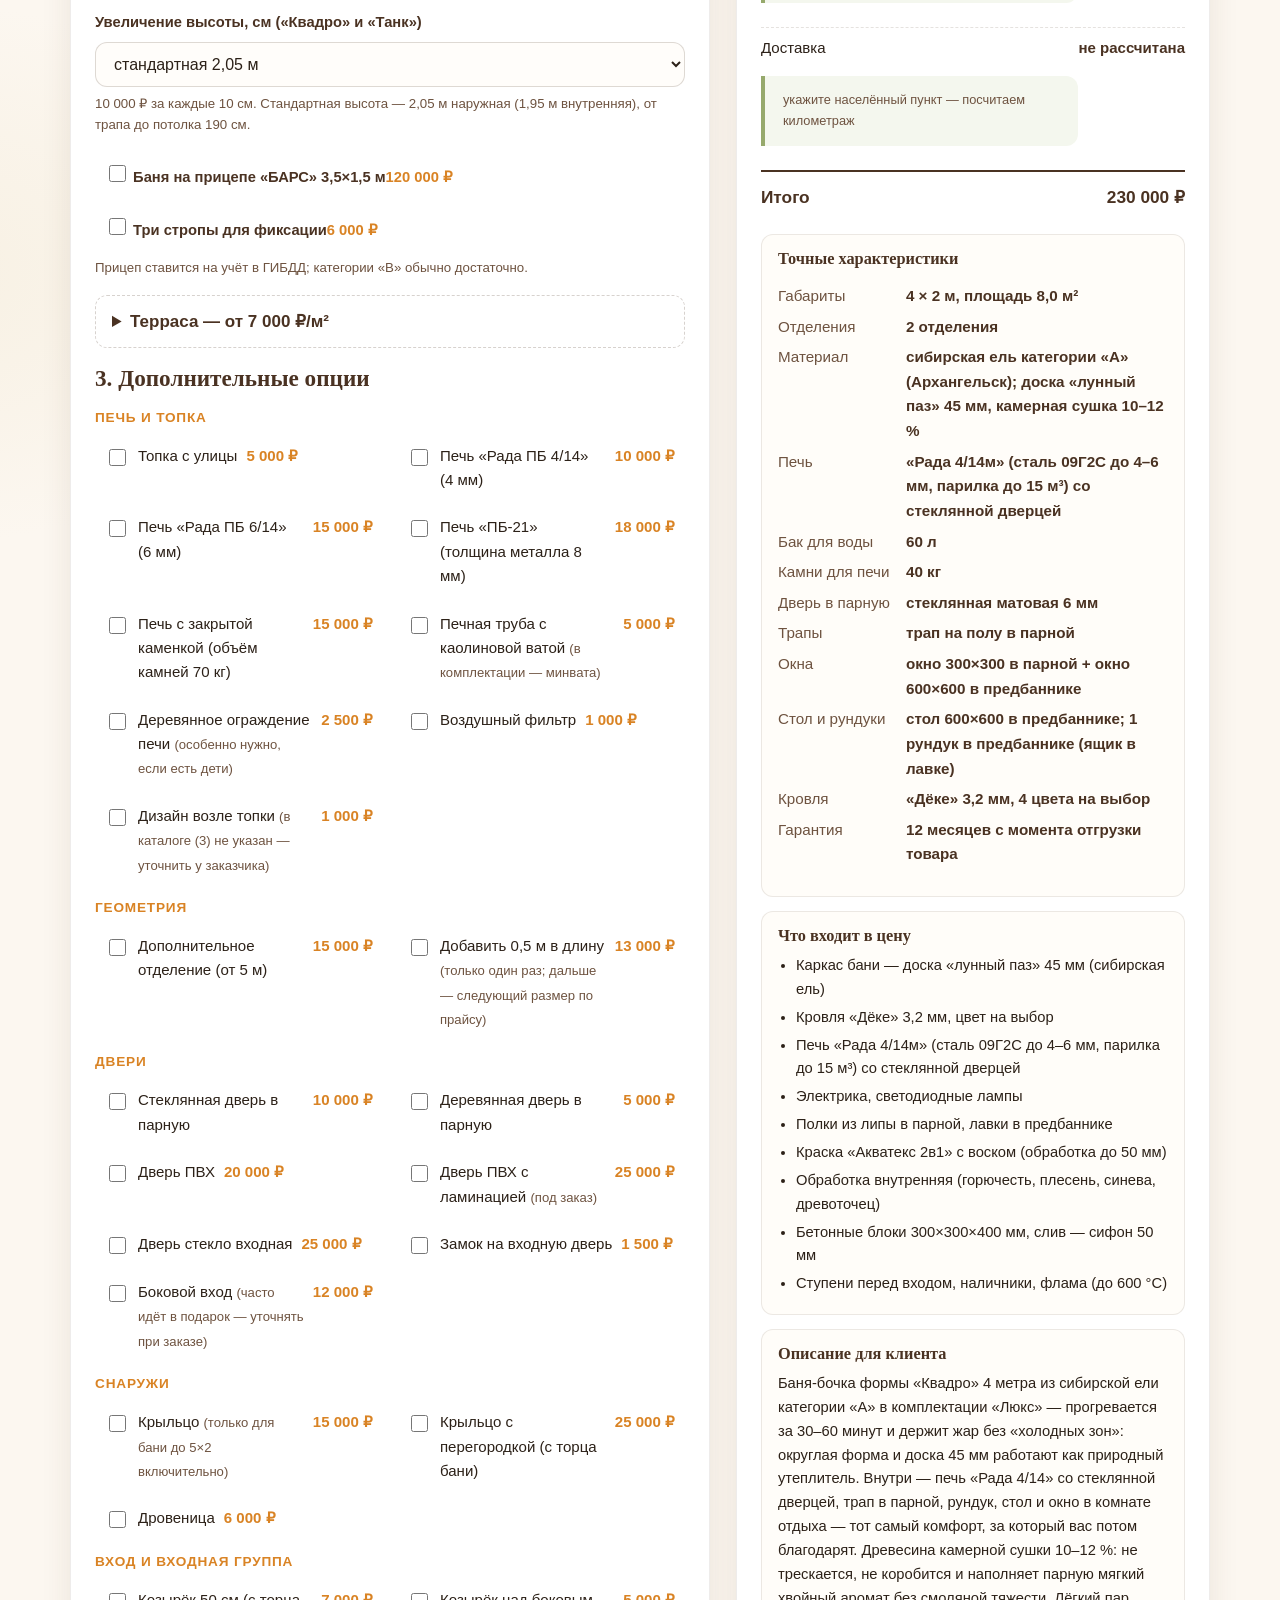
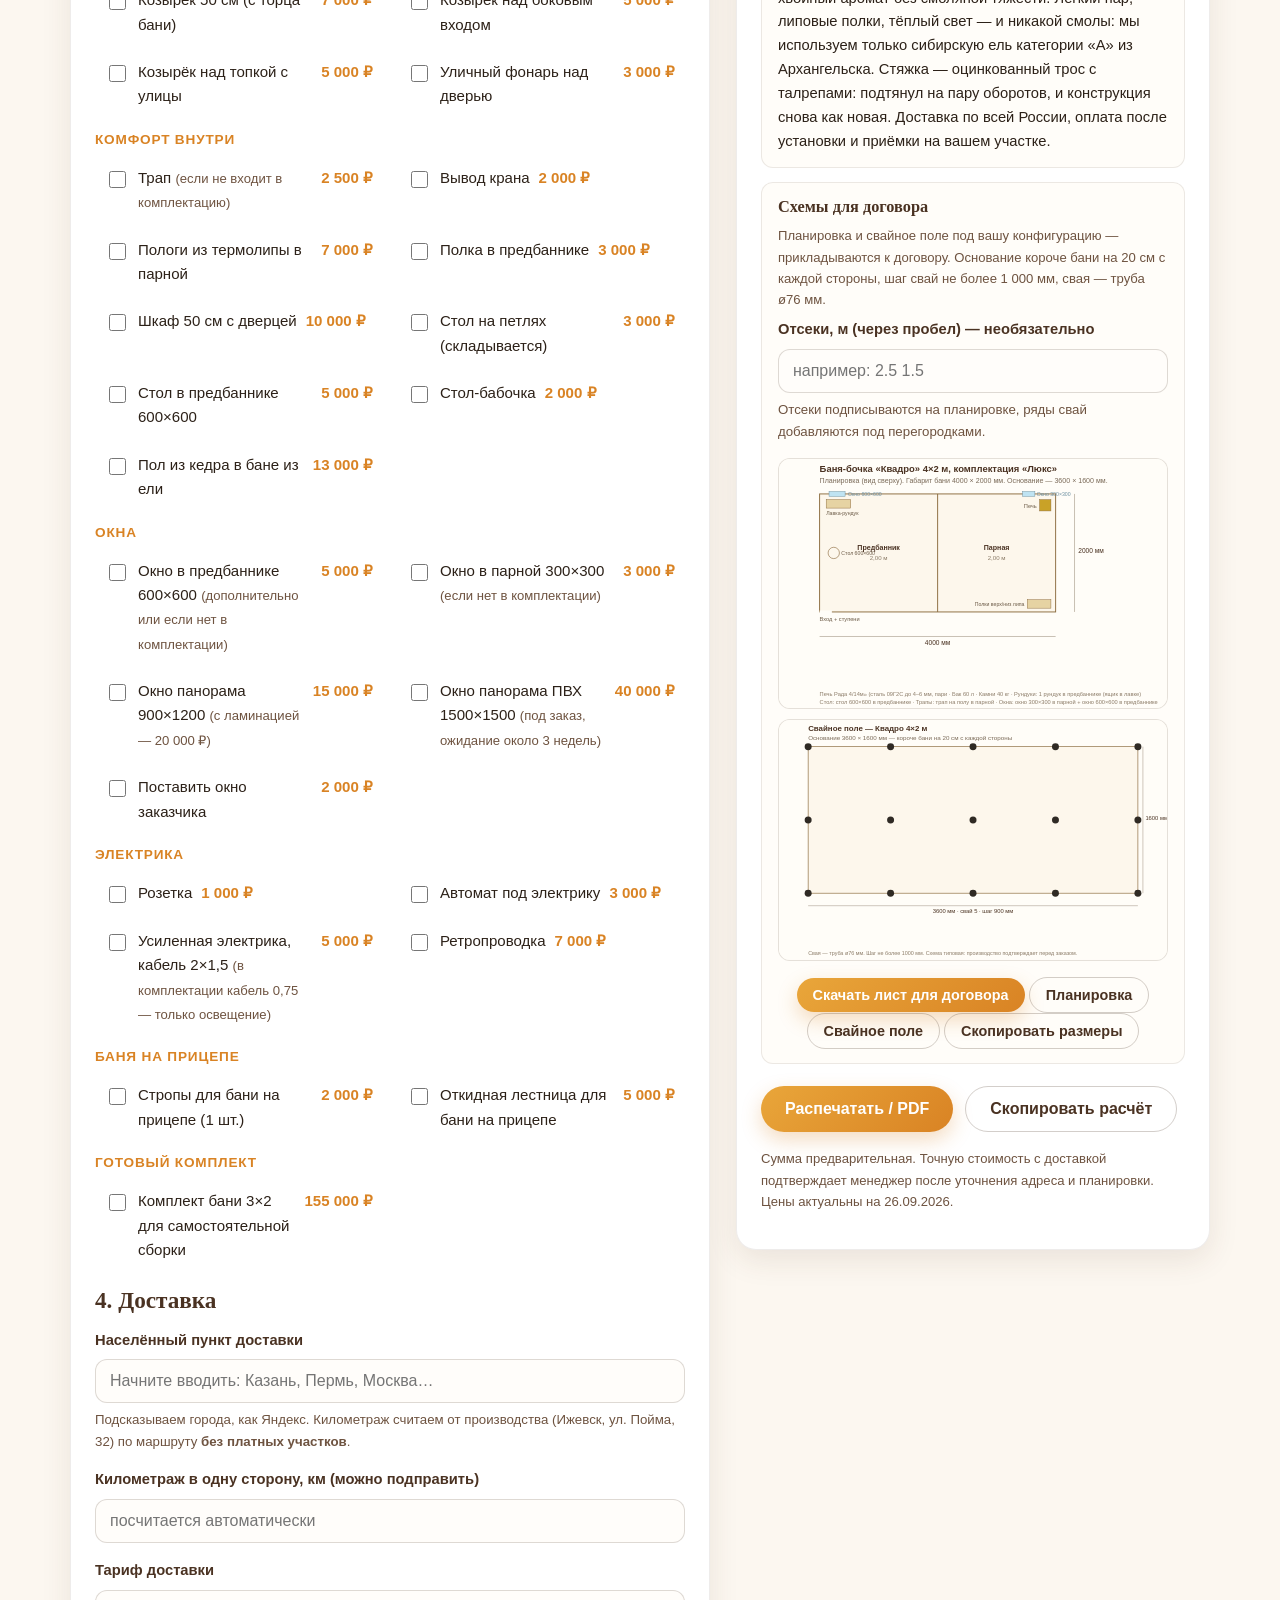
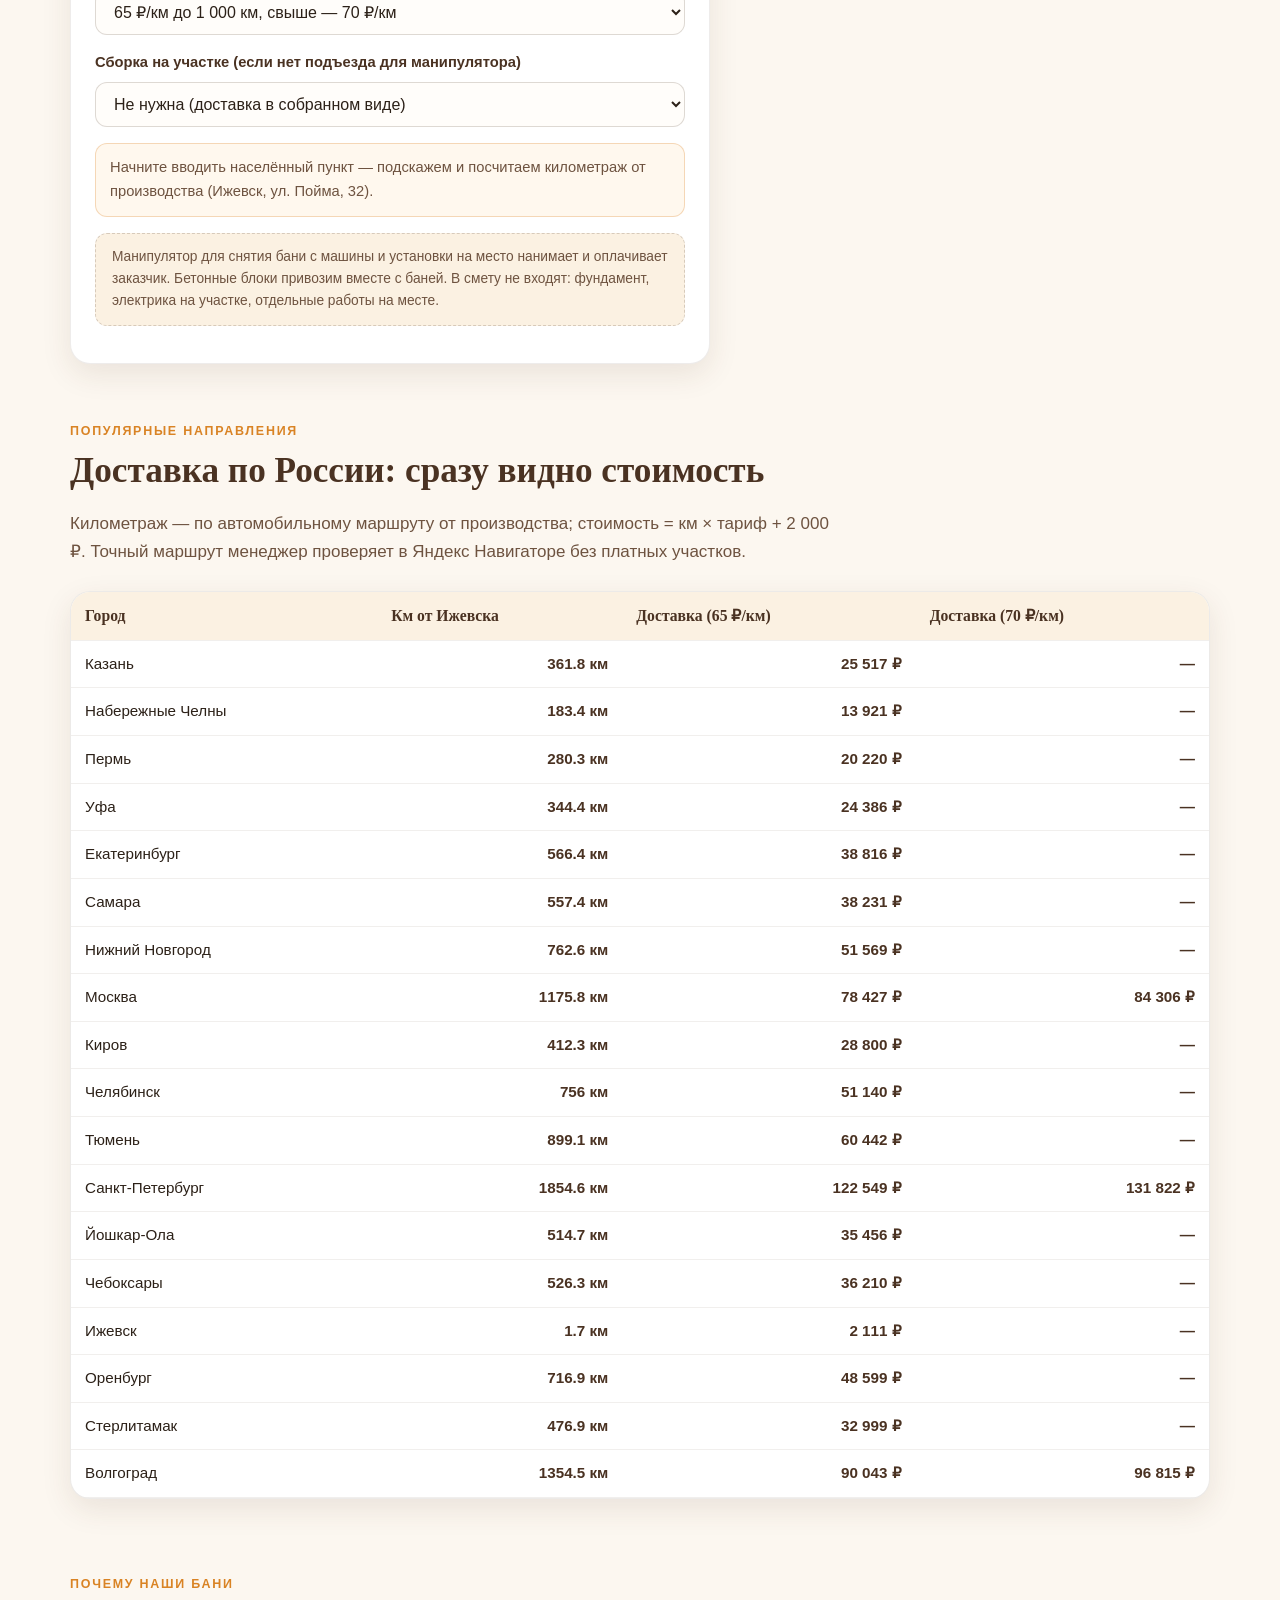
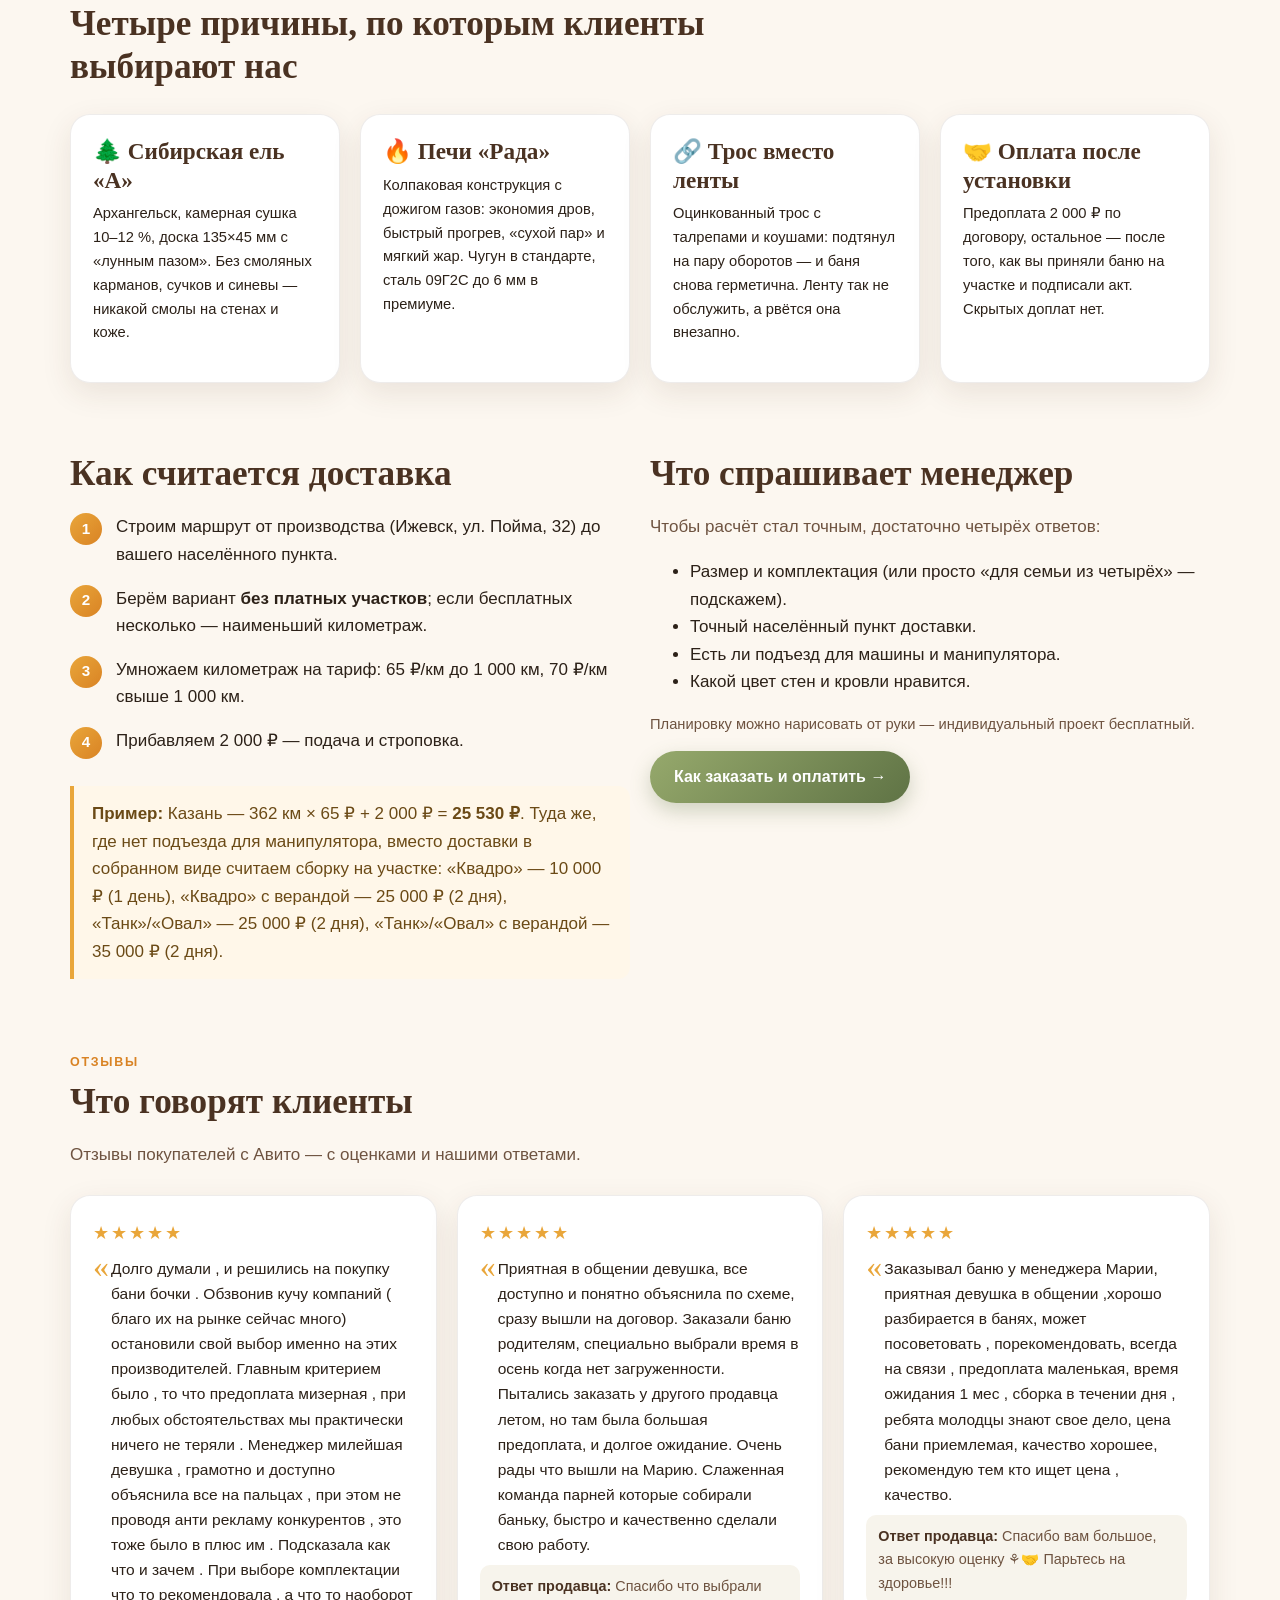
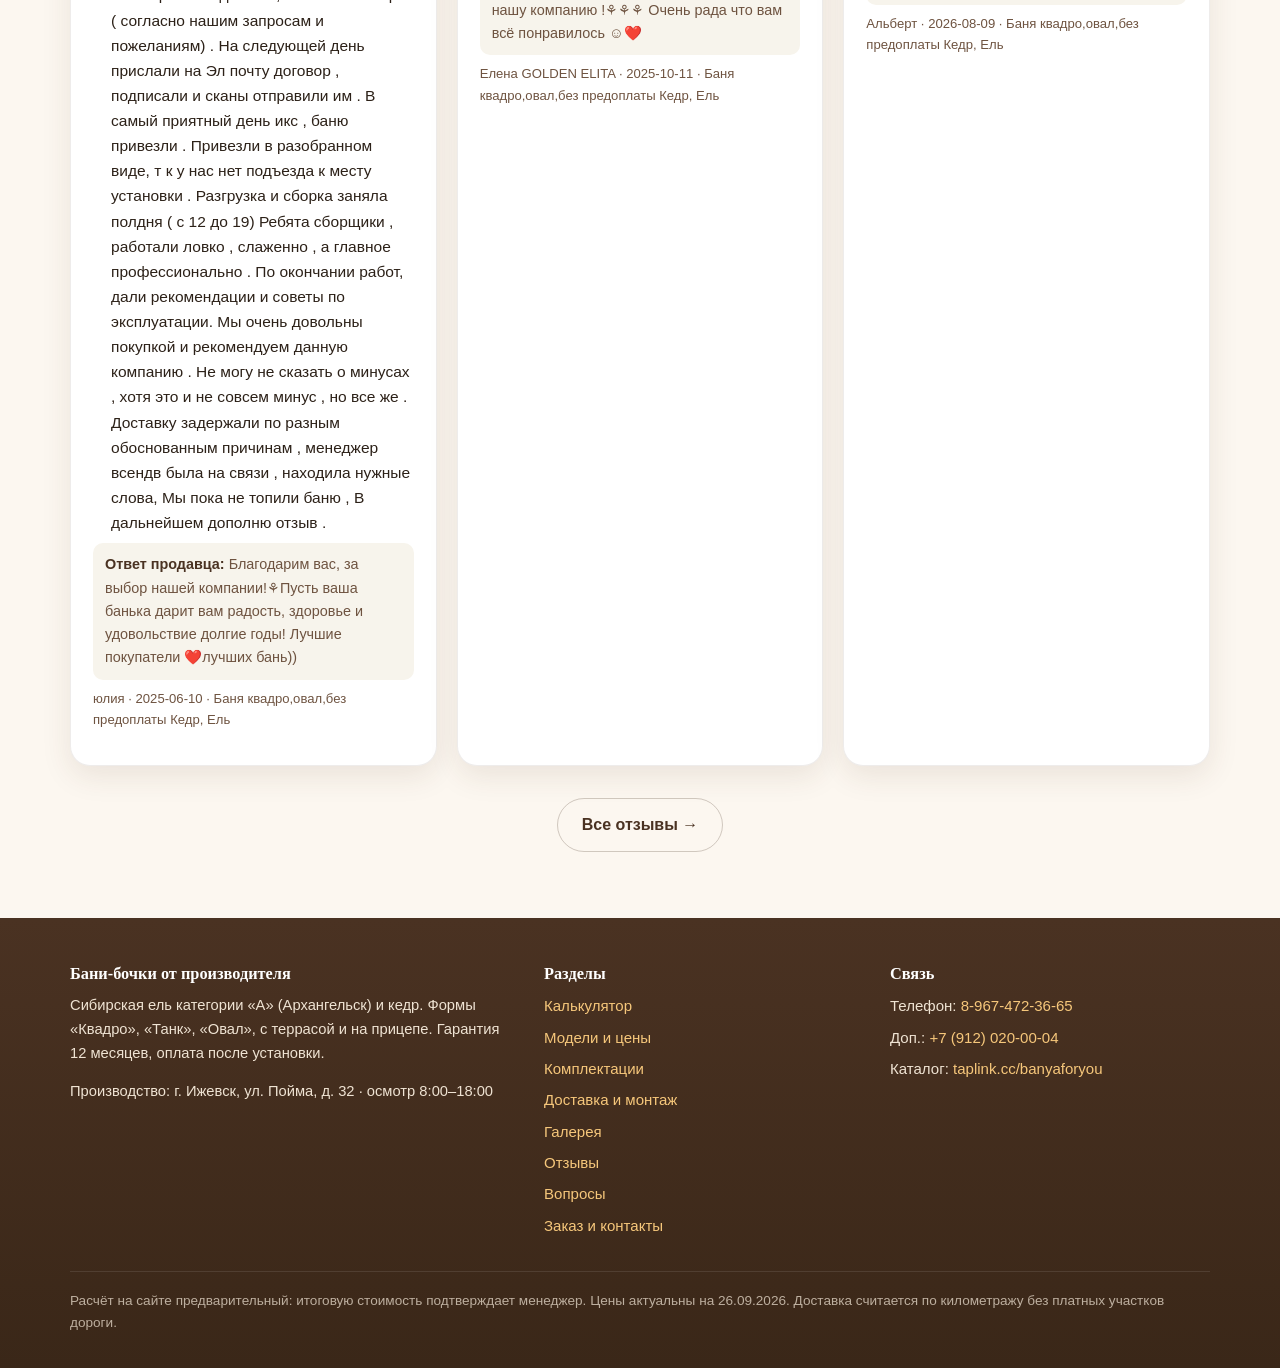
==== commit 506c31f9: "Пол из кедра в калькуляторе (группа внутри)" ====
--- a/index.html
+++ b/index.html
@@ -6,7 +6,7 @@
 <meta name="robots" content="noindex, nofollow, noarchive, nosnippet">
 <meta name="description" content="Калькулятор бани-бочки от производителя: выберите модель, комплектацию и город — получите стоимость с доставкой.">
 <title>Калькулятор бани-бочки — производство Ижевск</title>
-<link rel="stylesheet" href="assets/css/style.css?v=12">
+<link rel="stylesheet" href="assets/css/style.css?v=13">
 <link rel="icon" href="data:image/svg+xml,<svg xmlns='http://www.w3.org/2000/svg' viewBox='0 0 100 100'><text y='.9em' font-size='90'>🌿</text></svg>">
 </head>
 <body>
@@ -299,14 +299,14 @@
 </section>
 
 <script>window.__ASSETS_V = 1;</script>
-<script src="assets/js/config.js?v=12"></script>
-<script src="assets/js/data.js?v=12"></script>
-<script src="assets/js/layout.js?v=12"></script>
-<script src="assets/js/pile.js?v=12"></script>
-<script src="assets/js/plan.js?v=12"></script>
-<script src="assets/js/geo.js?v=12"></script>
-<script src="assets/js/app.js?v=12"></script>
-<script src="assets/js/calc.js?v=12"></script>
+<script src="assets/js/config.js?v=13"></script>
+<script src="assets/js/data.js?v=13"></script>
+<script src="assets/js/layout.js?v=13"></script>
+<script src="assets/js/pile.js?v=13"></script>
+<script src="assets/js/plan.js?v=13"></script>
+<script src="assets/js/geo.js?v=13"></script>
+<script src="assets/js/app.js?v=13"></script>
+<script src="assets/js/calc.js?v=13"></script>
 <script>
 /* таблица популярных направлений */
 (function(){
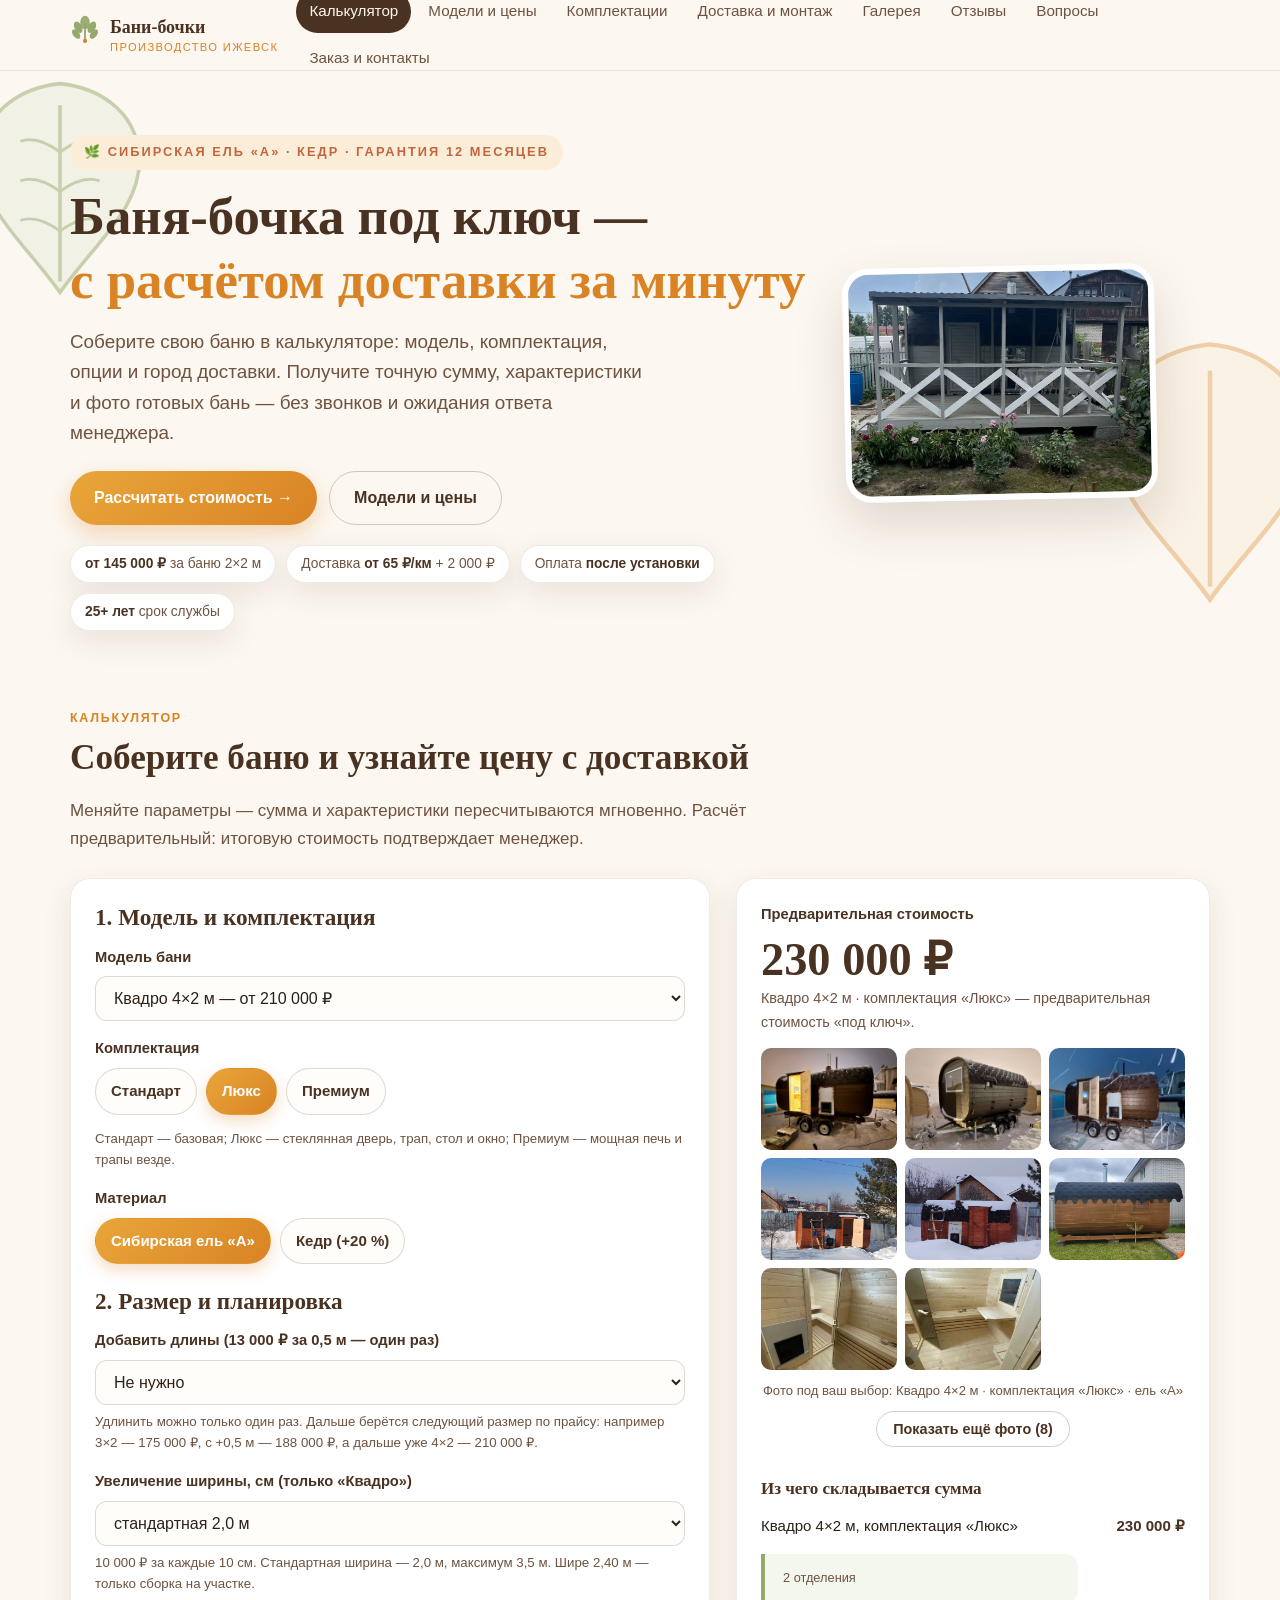
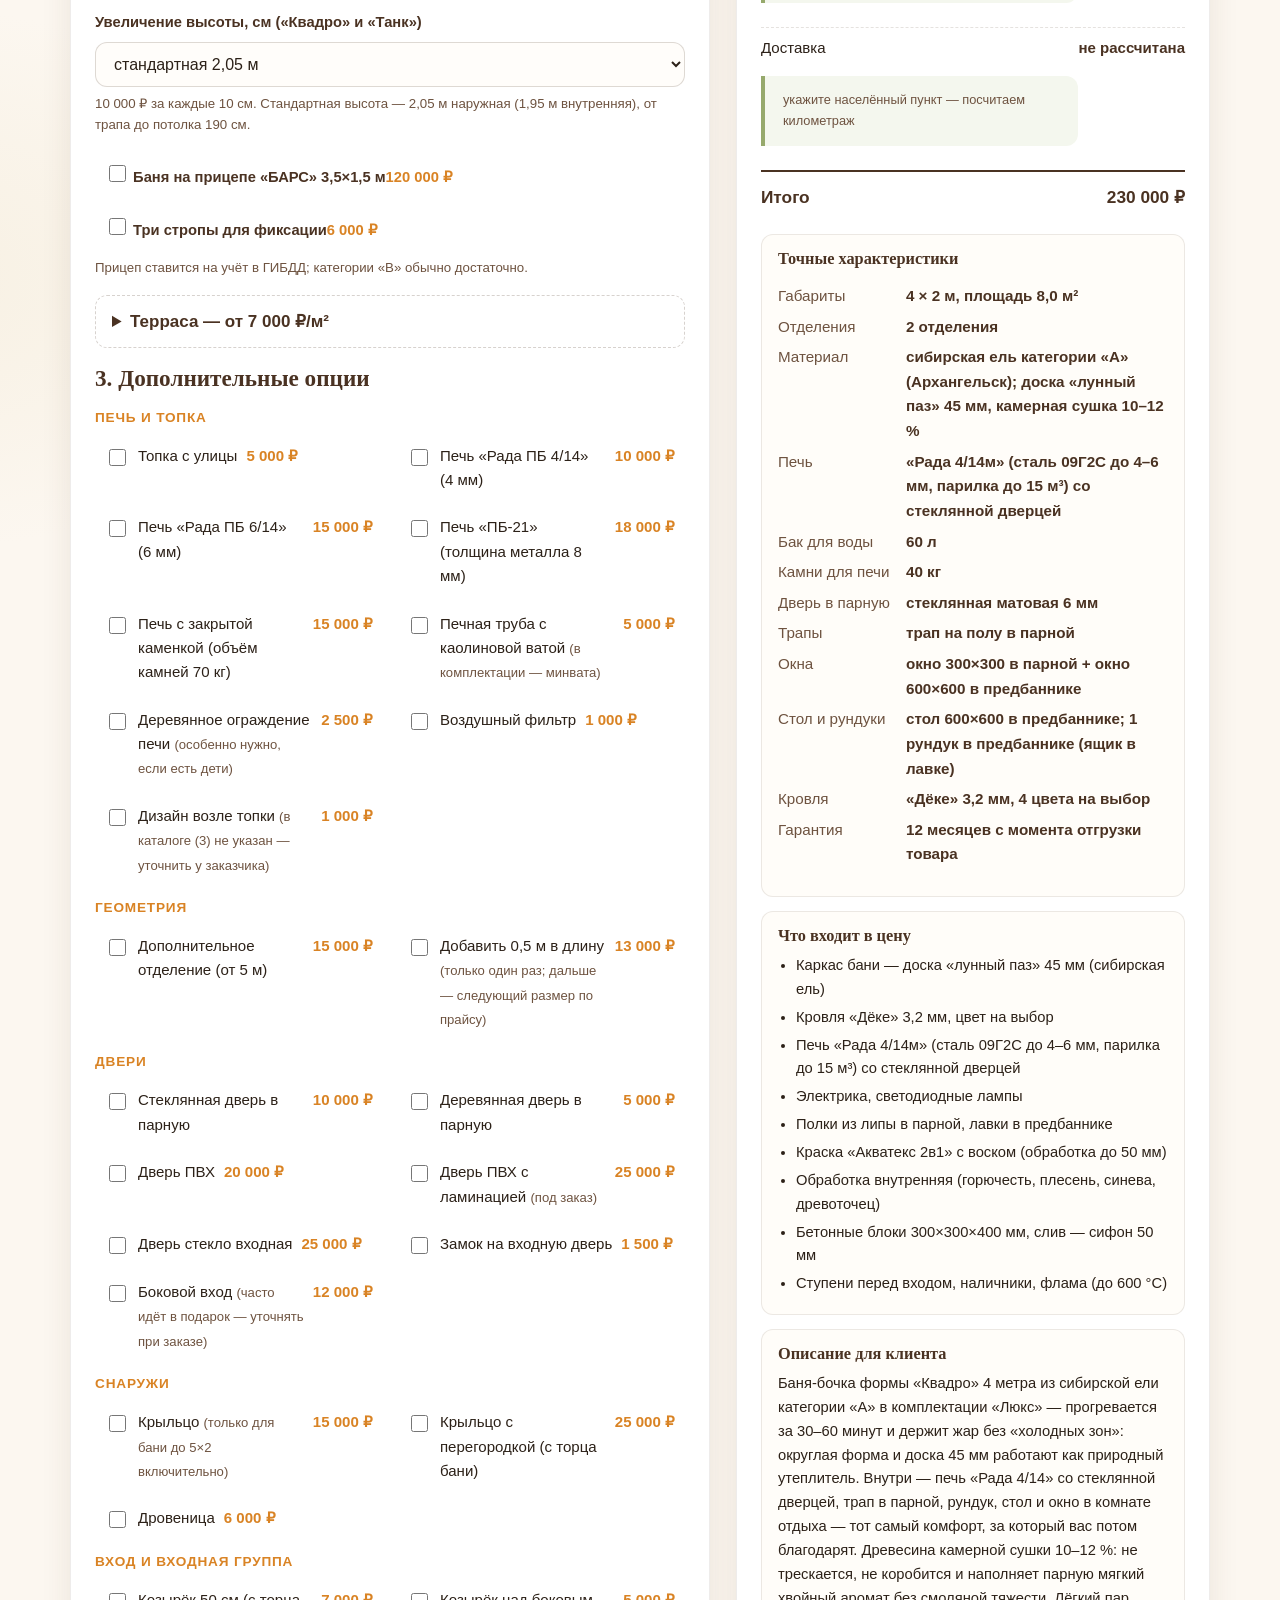
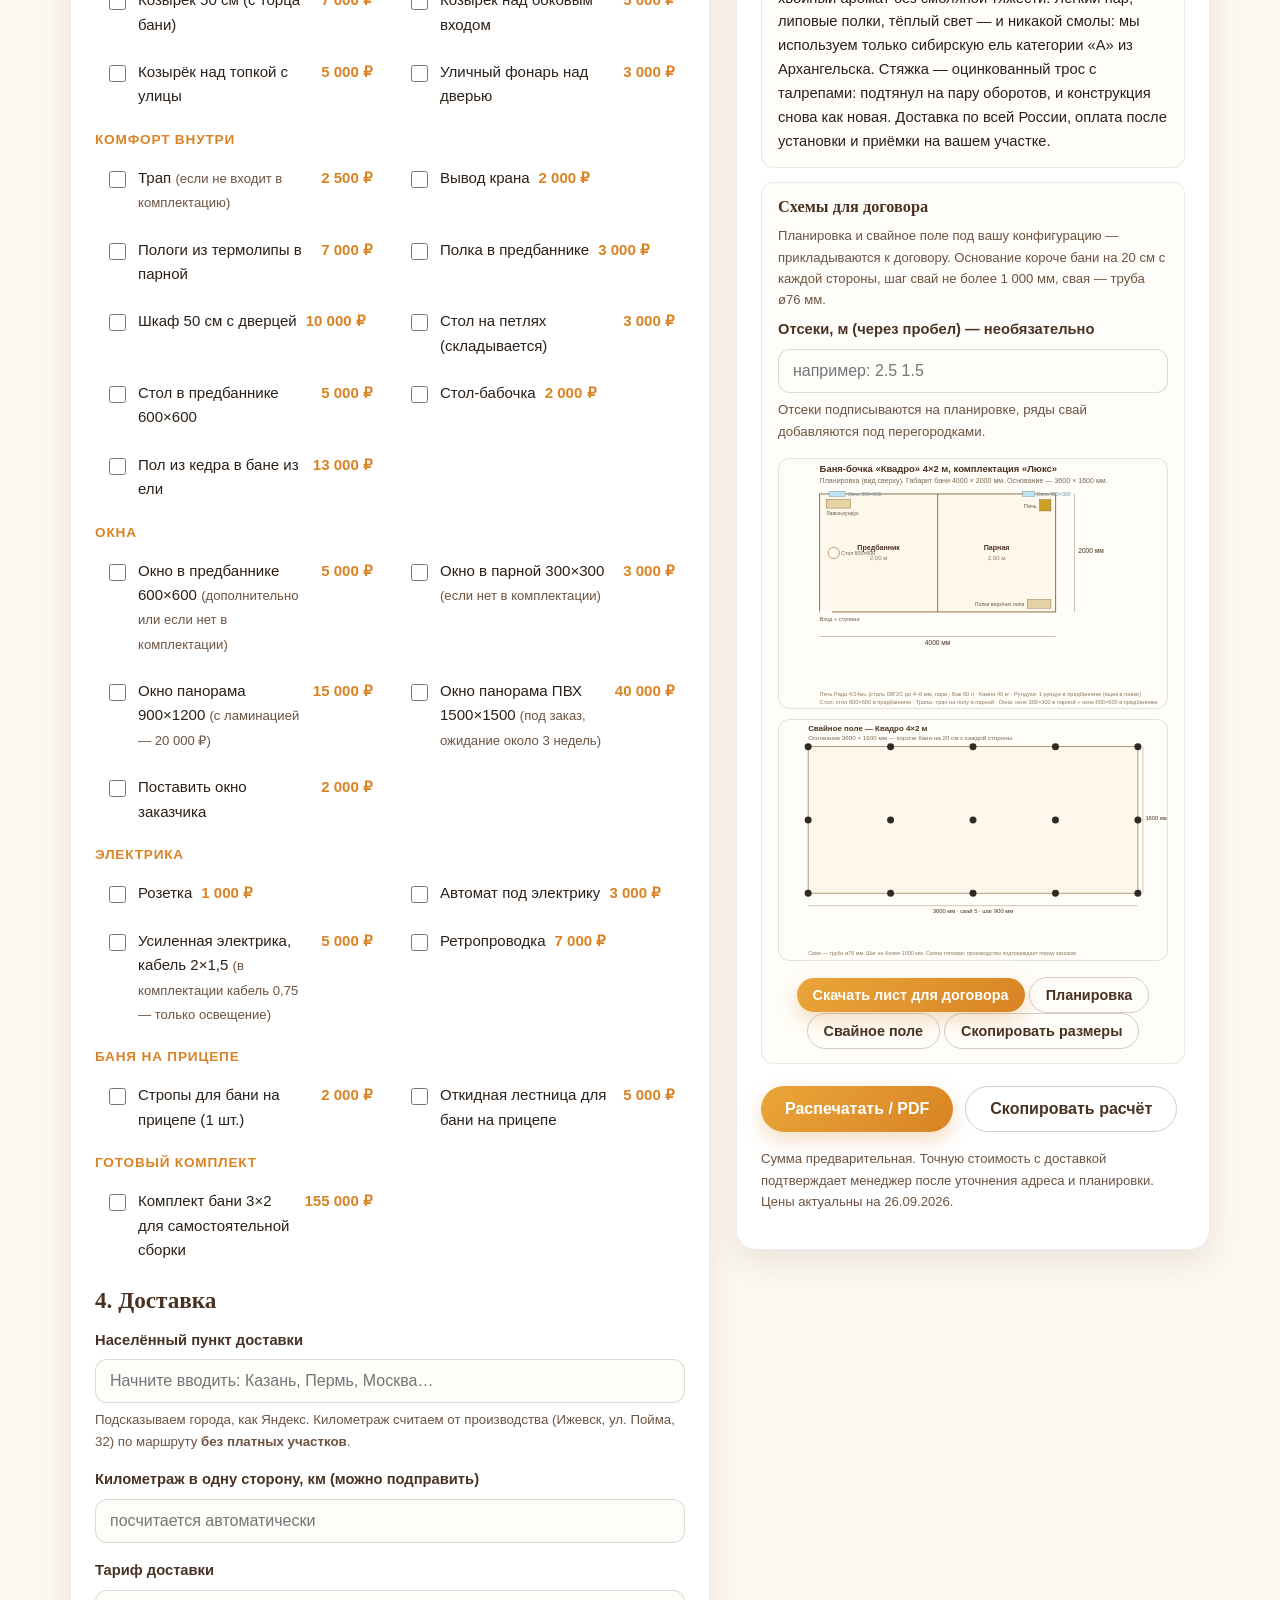
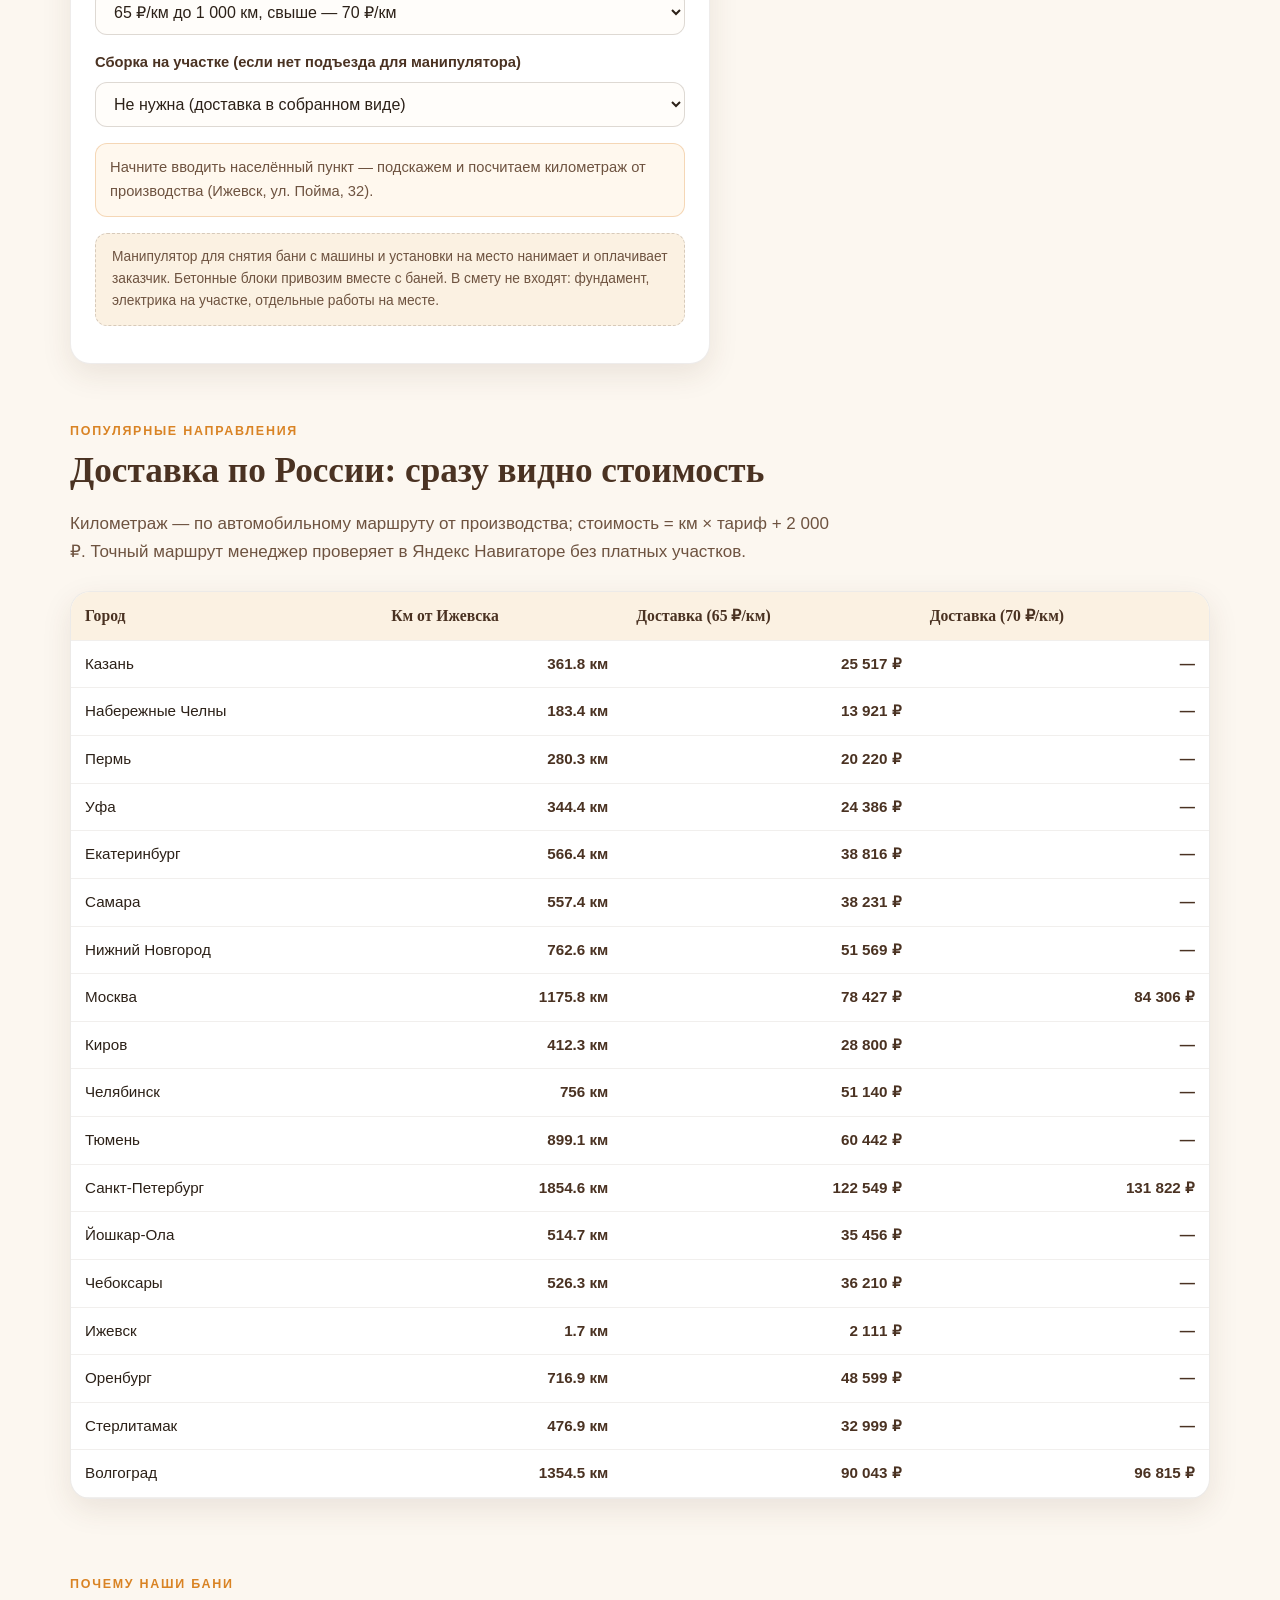
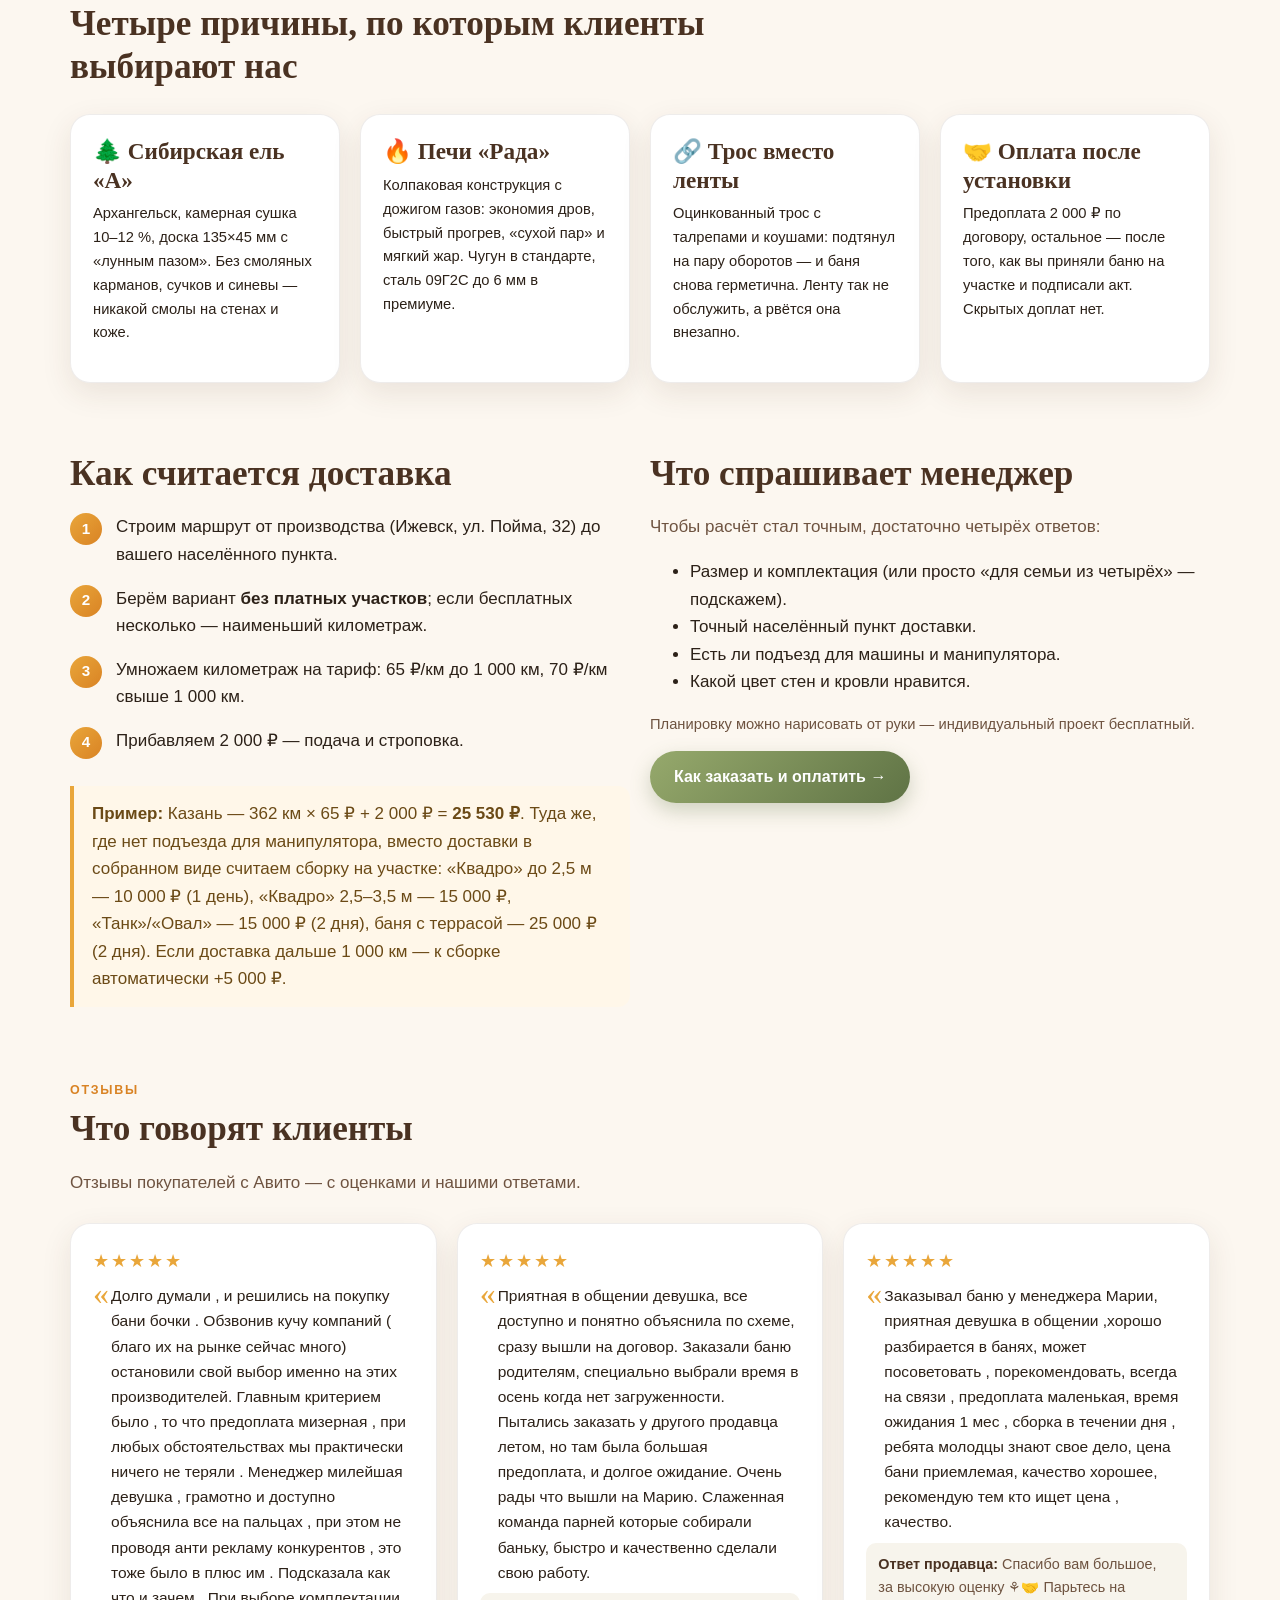
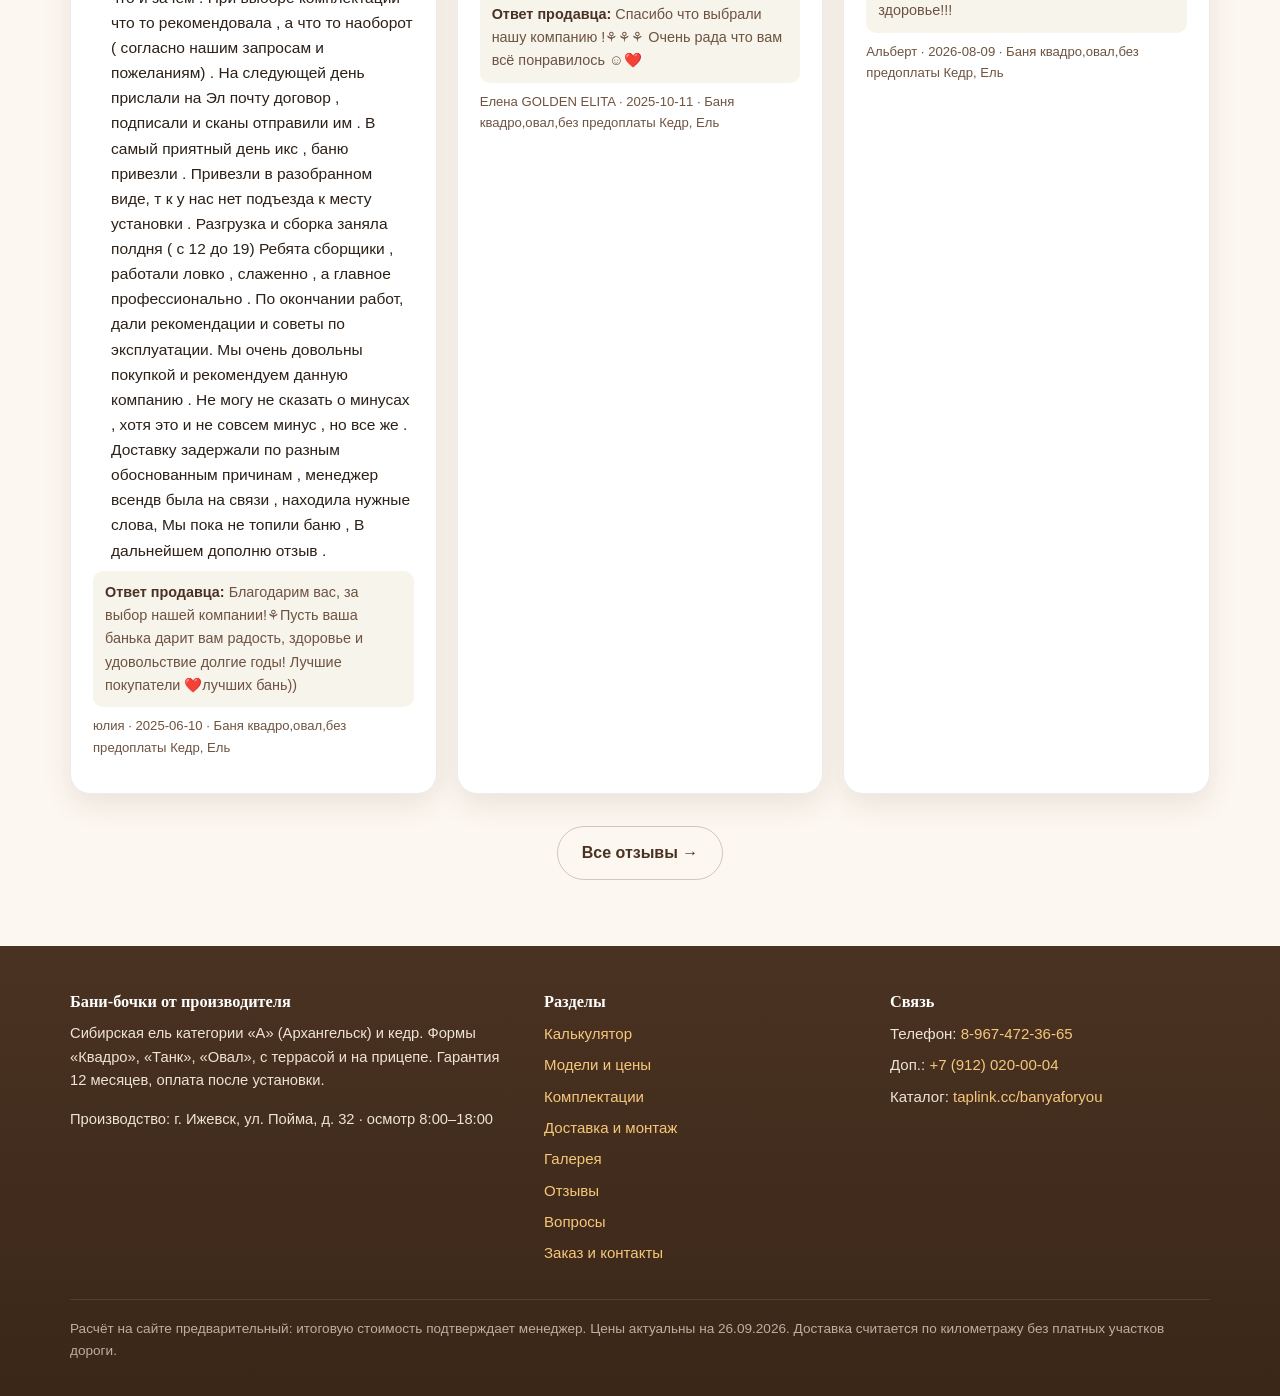
==== commit 9c4f3a4e: "Кедр +20%, сборка по ширине и форме, надбавка 5000 за 1000+ км; тексты страниц обновлены" ====
--- a/index.html
+++ b/index.html
@@ -6,7 +6,7 @@
 <meta name="robots" content="noindex, nofollow, noarchive, nosnippet">
 <meta name="description" content="Калькулятор бани-бочки от производителя: выберите модель, комплектацию и город — получите стоимость с доставкой.">
 <title>Калькулятор бани-бочки — производство Ижевск</title>
-<link rel="stylesheet" href="assets/css/style.css?v=13">
+<link rel="stylesheet" href="assets/css/style.css?v=17">
 <link rel="icon" href="data:image/svg+xml,<svg xmlns='http://www.w3.org/2000/svg' viewBox='0 0 100 100'><text y='.9em' font-size='90'>🌿</text></svg>">
 </head>
 <body>
@@ -71,7 +71,7 @@
           <span class="lbl">Материал</span>
           <div class="chips">
             <label class="chip"><input type="radio" name="material" value="ель" checked><span>Сибирская ель «А»</span></label>
-            <label class="chip"><input type="radio" name="material" value="кедр"><span>Кедр (+30 %)</span></label>
+            <label class="chip"><input type="radio" name="material" value="кедр"><span>Кедр (+20 %)</span></label>
           </div>
           <div class="hint" id="cedarNote" style="display:none">Кедр — прочнее, красивее текстура, фитонциды; баня служит 25–35 лет.</div>
         </div>
@@ -267,8 +267,9 @@
         </ul>
         <div class="note warm"><b>Пример:</b> Казань — 362 км × 65 ₽ + 2 000 ₽ = <b>25 530 ₽</b>.
           Туда же, где нет подъезда для манипулятора, вместо доставки в собранном виде считаем сборку на участке:
-          «Квадро» — 10 000 ₽ (1 день), «Квадро» с верандой — 25 000 ₽ (2 дня),
-          «Танк»/«Овал» — 25 000 ₽ (2 дня), «Танк»/«Овал» с верандой — 35 000 ₽ (2 дня).</div>
+          «Квадро» до 2,5 м — 10 000 ₽ (1 день), «Квадро» 2,5–3,5 м — 15 000 ₽,
+          «Танк»/«Овал» — 15 000 ₽ (2 дня), баня с террасой — 25 000 ₽ (2 дня).
+          Если доставка дальше 1 000 км — к сборке автоматически +5 000 ₽.</div>
       </div>
       <div class="reveal d1">
         <h2>Что спрашивает менеджер</h2>
@@ -299,14 +300,14 @@
 </section>
 
 <script>window.__ASSETS_V = 1;</script>
-<script src="assets/js/config.js?v=13"></script>
-<script src="assets/js/data.js?v=13"></script>
-<script src="assets/js/layout.js?v=13"></script>
-<script src="assets/js/pile.js?v=13"></script>
-<script src="assets/js/plan.js?v=13"></script>
-<script src="assets/js/geo.js?v=13"></script>
-<script src="assets/js/app.js?v=13"></script>
-<script src="assets/js/calc.js?v=13"></script>
+<script src="assets/js/config.js?v=17"></script>
+<script src="assets/js/data.js?v=17"></script>
+<script src="assets/js/layout.js?v=17"></script>
+<script src="assets/js/pile.js?v=17"></script>
+<script src="assets/js/plan.js?v=17"></script>
+<script src="assets/js/geo.js?v=17"></script>
+<script src="assets/js/app.js?v=17"></script>
+<script src="assets/js/calc.js?v=17"></script>
 <script>
 /* таблица популярных направлений */
 (function(){
